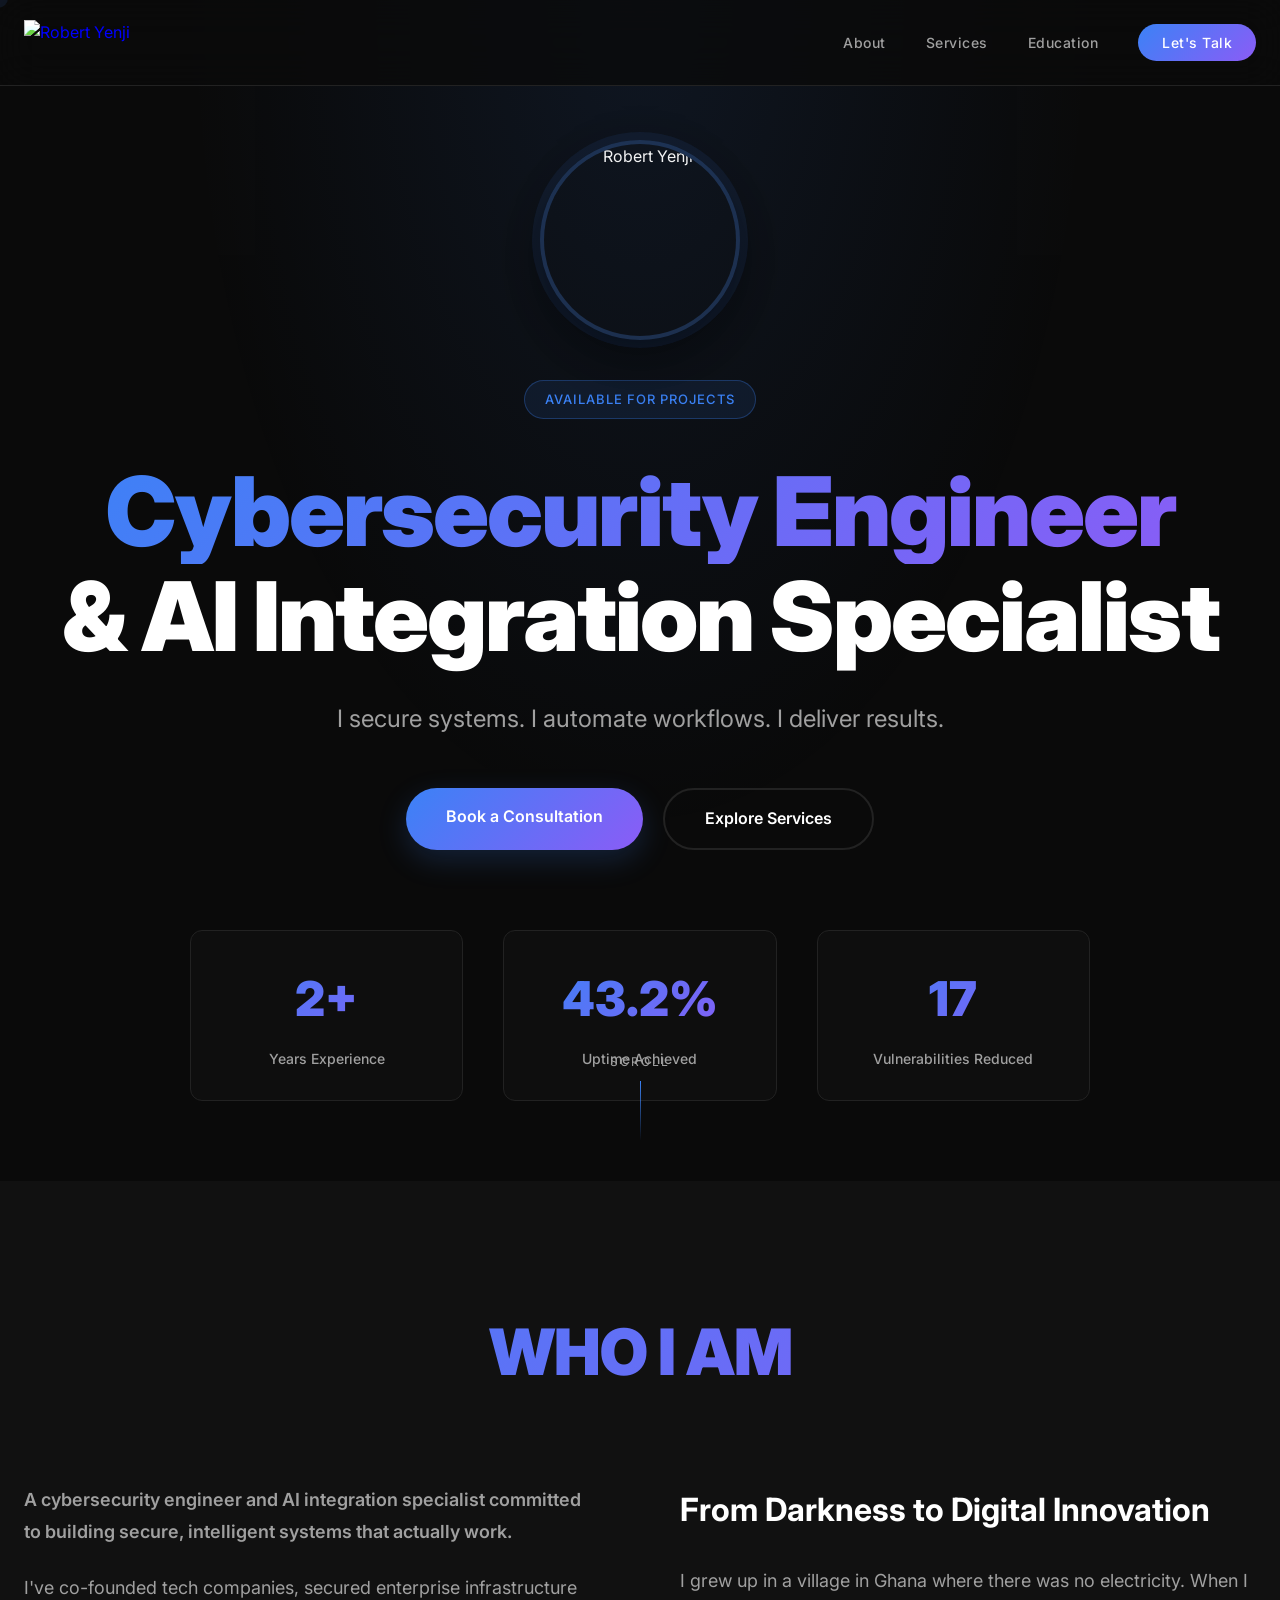
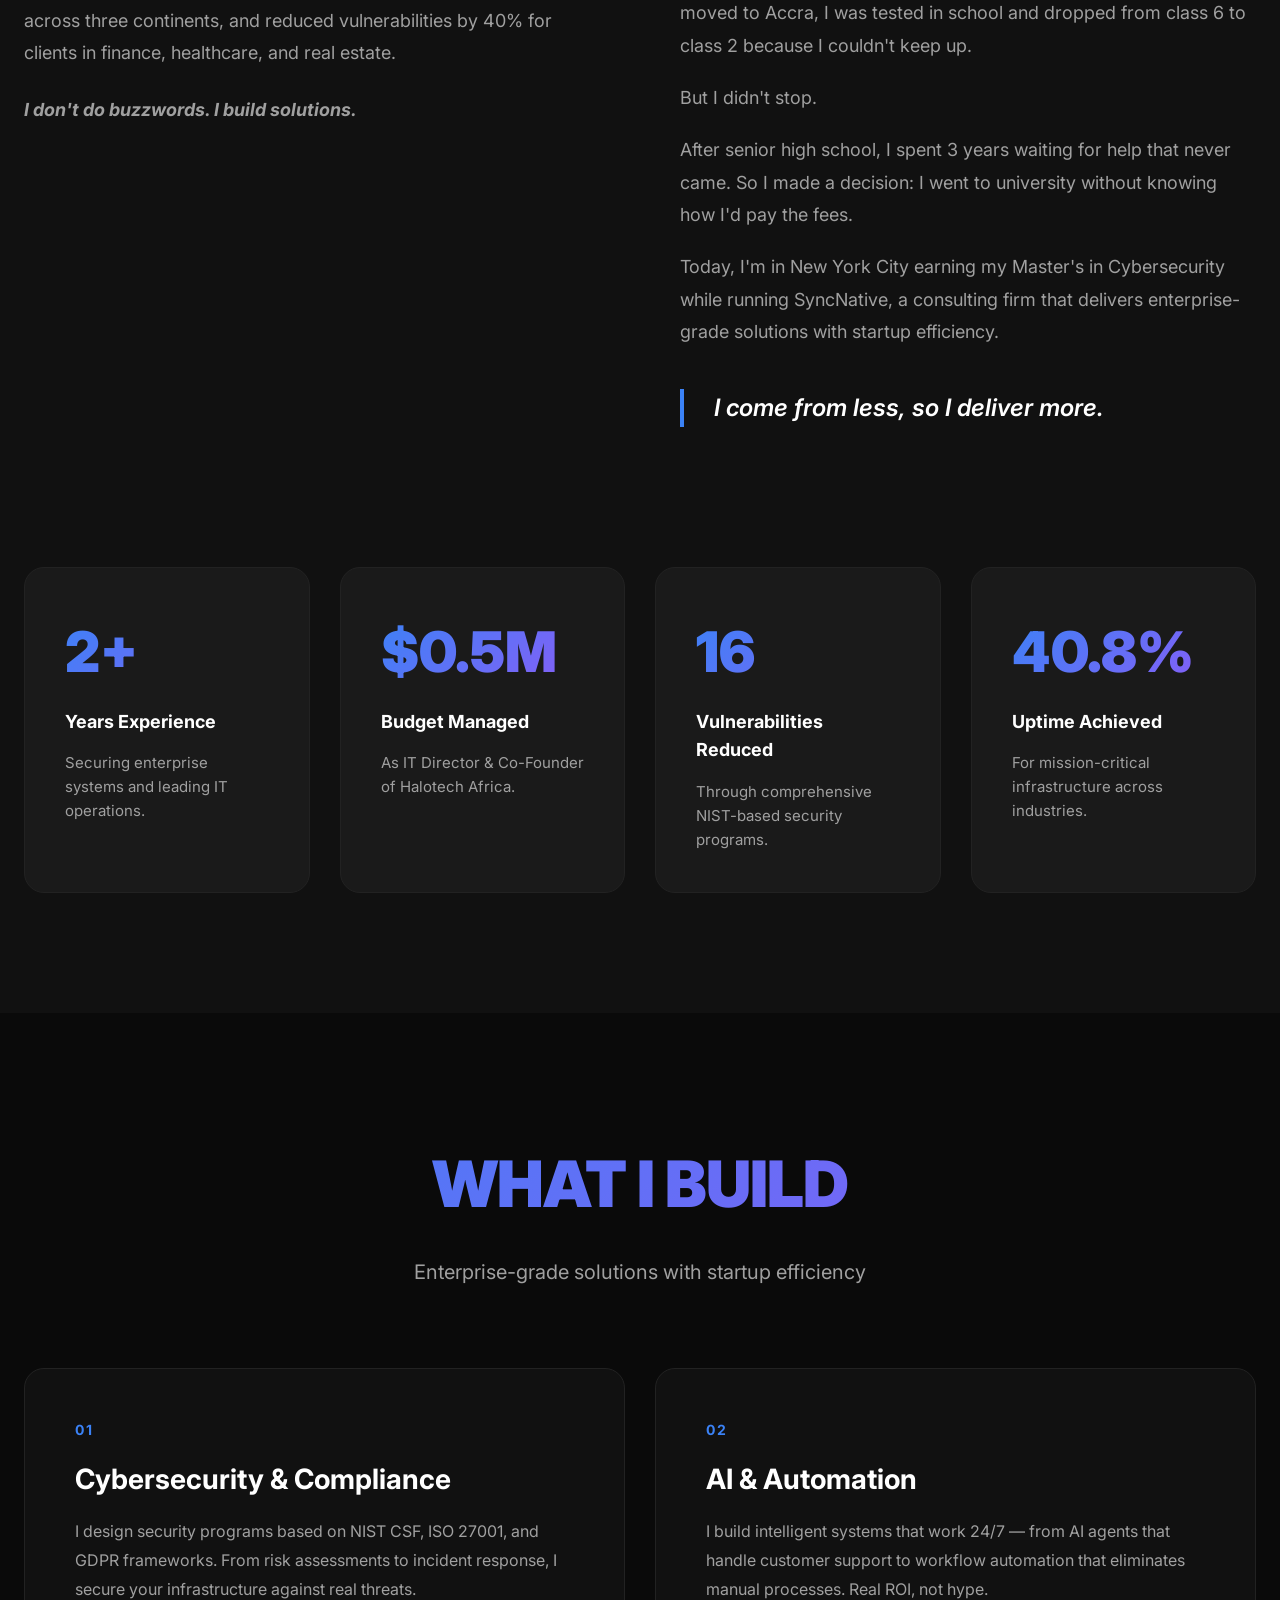
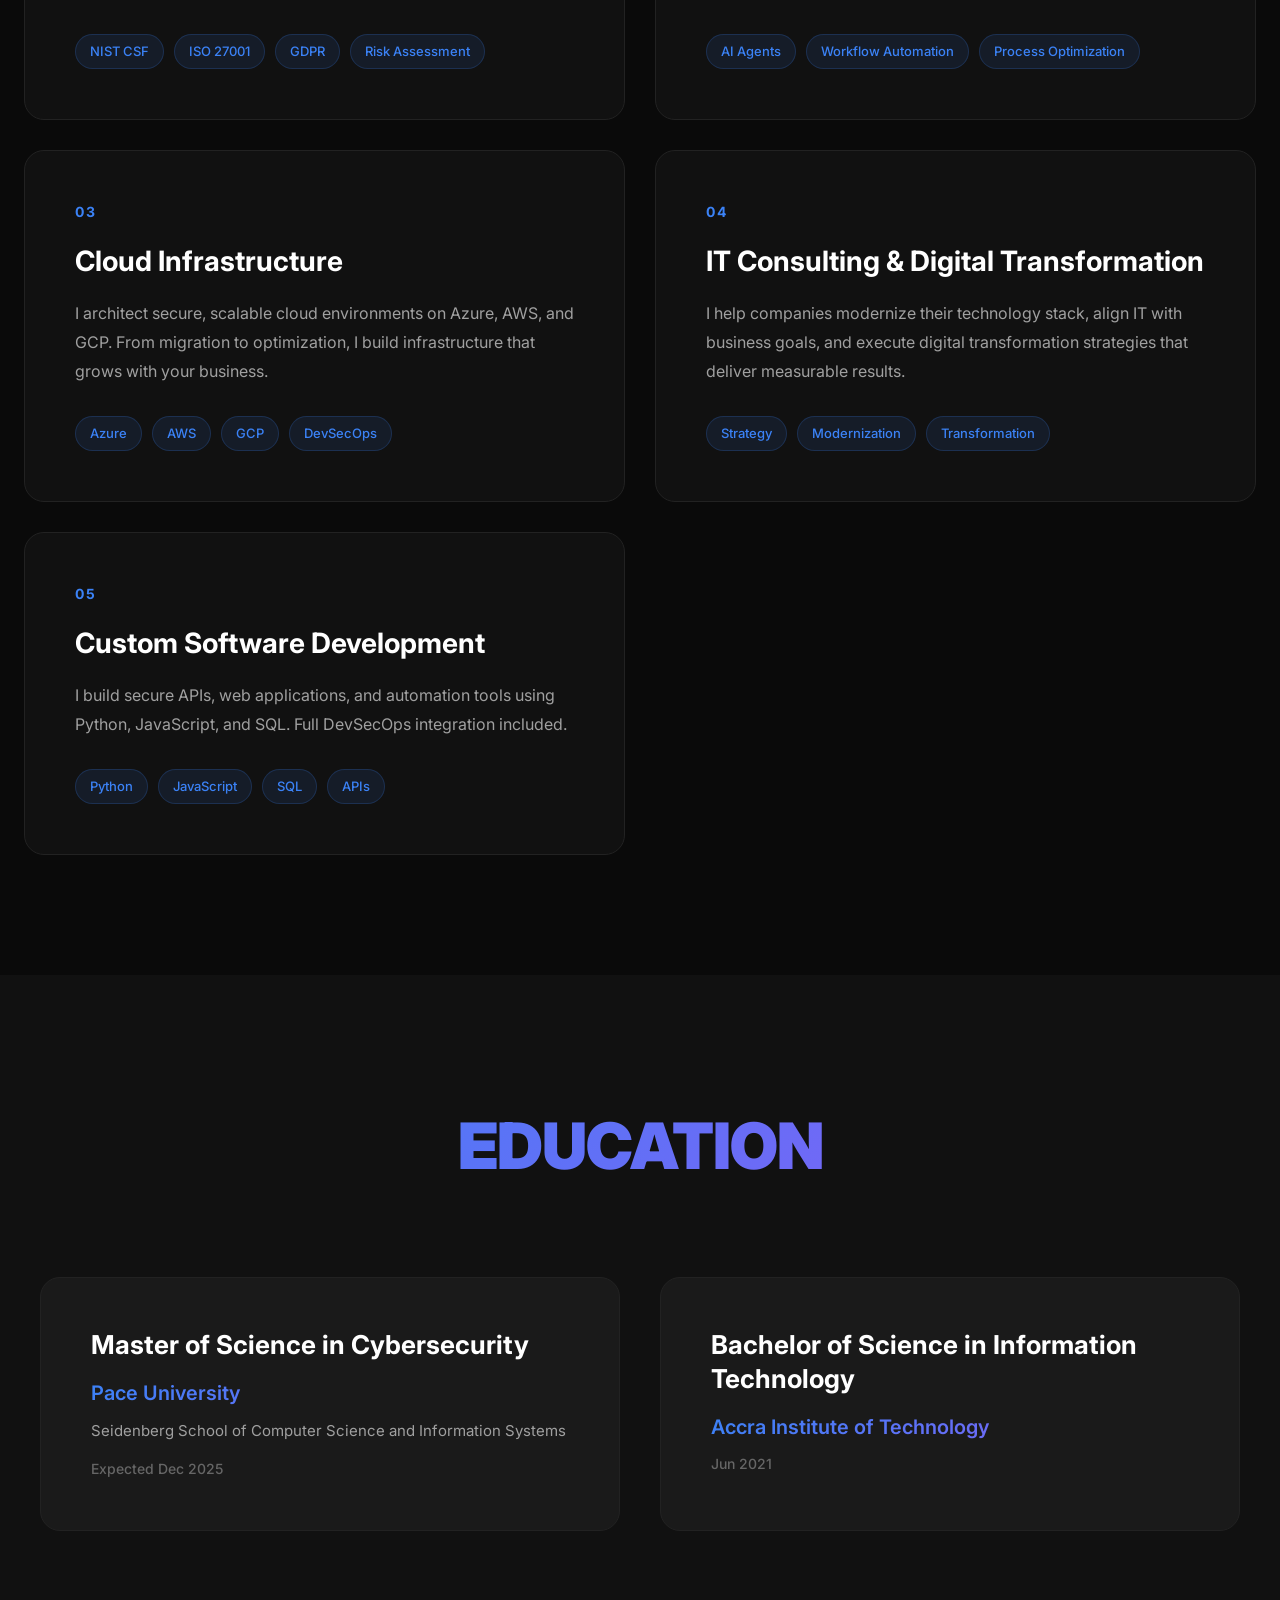
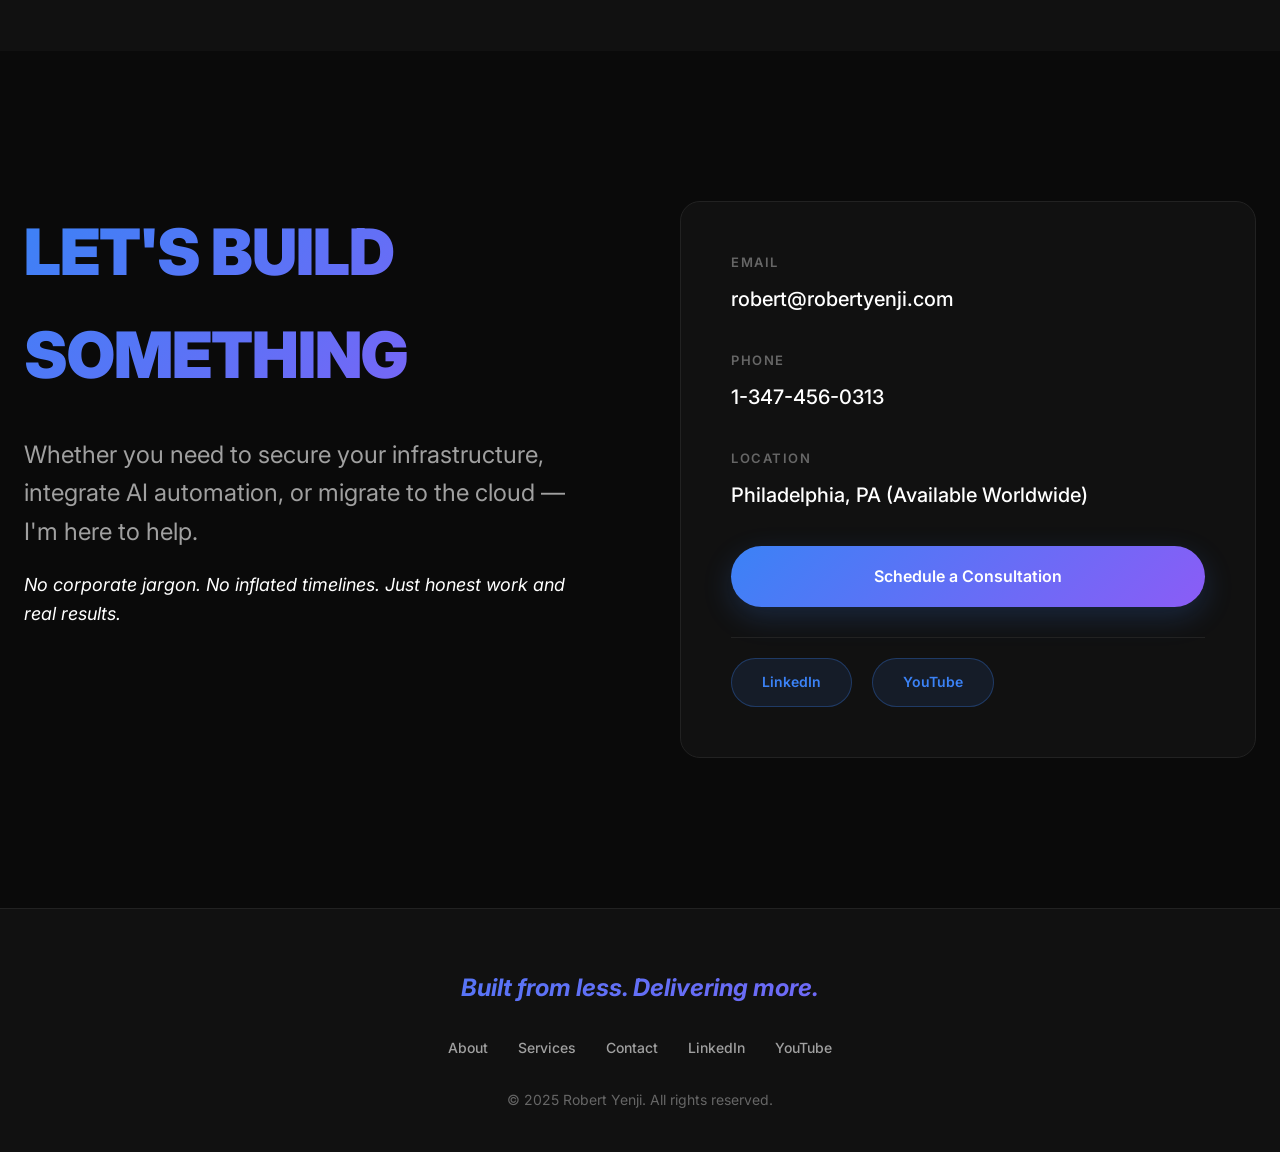
==== index.html @ 97b4d805 "Add logo, profile photo, and booking integration with dark theme styling - Replace text logo with cu" ====
<!DOCTYPE html>
<html lang="en">
<head>
    <meta charset="UTF-8">
    <meta name="viewport" content="width=device-width, initial-scale=1.0">
    <meta name="description" content="Robert Yenji - Cybersecurity Engineer & AI Integration Specialist. Building secure, intelligent systems that deliver real results.">
    <title>Robert Yenji | Cybersecurity Engineer & AI Integration Specialist</title>
    <link rel="stylesheet" href="styles.css">
    <link rel="preconnect" href="https://fonts.googleapis.com">
    <link rel="preconnect" href="https://fonts.gstatic.com" crossorigin>
    <link href="https://fonts.googleapis.com/css2?family=Inter:wght@300;400;500;600;700;800;900&display=swap" rel="stylesheet">
</head>
<body>
    <!-- Navigation -->
    <nav class="navbar">
        <div class="nav-container">
            <a href="#home" class="logo">
                <img src="assets/images/logo.png" alt="Robert Yenji" class="logo-img">
            </a>
            <ul class="nav-menu">
                <li><a href="#about" class="nav-link">About</a></li>
                <li><a href="#services" class="nav-link">Services</a></li>
                <li><a href="#education" class="nav-link">Education</a></li>
                <li><a href="#contact" class="nav-link contact-btn">Let's Talk</a></li>
            </ul>
            <div class="hamburger">
                <span></span>
                <span></span>
                <span></span>
            </div>
        </div>
    </nav>

    <!-- Hero Section -->
    <section id="home" class="hero">
        <div class="container">
            <div class="hero-content">
                <div class="profile-photo-container">
                    <img src="assets/images/profile.jpg" alt="Robert Yenji" class="profile-photo">
                </div>
                <div class="hero-tag">Available for Projects</div>
                <h1 class="hero-title">
                    <span class="gradient-text">Cybersecurity Engineer</span>
                    <span class="hero-subtitle">& AI Integration Specialist</span>
                </h1>
                <p class="hero-description">
                    I secure systems. I automate workflows. I deliver results.
                </p>
                <div class="hero-cta">
                    <a href="https://outlook.office.com/book/consulting@syncnative.com/?ismsaljsauthenabled=true" target="_blank" class="btn btn-primary">Book a Consultation</a>
                    <a href="#services" class="btn btn-secondary">Explore Services</a>
                </div>
                <div class="hero-stats">
                    <div class="stat-item">
                        <div class="stat-number">6+</div>
                        <div class="stat-label">Years Experience</div>
                    </div>
                    <div class="stat-item">
                        <div class="stat-number">99.9%</div>
                        <div class="stat-label">Uptime Achieved</div>
                    </div>
                    <div class="stat-item">
                        <div class="stat-number">40%</div>
                        <div class="stat-label">Vulnerabilities Reduced</div>
                    </div>
                </div>
            </div>
        </div>
        <div class="scroll-indicator">
            <span>Scroll</span>
            <div class="scroll-line"></div>
        </div>
    </section>

    <!-- About Section -->
    <section id="about" class="about-section">
        <div class="container">
            <div class="section-header">
                <h2 class="section-title">WHO I AM</h2>
            </div>
            <div class="about-content">
                <div class="about-text">
                    <p class="large-text">
                        A cybersecurity engineer and AI integration specialist committed to building secure, intelligent systems that actually work.
                    </p>
                    <p>
                        I've co-founded tech companies, secured enterprise infrastructure across three continents, and reduced vulnerabilities by 40% for clients in finance, healthcare, and real estate.
                    </p>
                    <p class="highlight-text">
                        I don't do buzzwords. I build solutions.
                    </p>
                </div>
                <div class="about-journey">
                    <h3>From Darkness to Digital Innovation</h3>
                    <p>
                        I grew up in a village in Ghana where there was no electricity. When I moved to Accra, I was tested in school and dropped from class 6 to class 2 because I couldn't keep up.
                    </p>
                    <p>
                        But I didn't stop.
                    </p>
                    <p>
                        After senior high school, I spent 3 years waiting for help that never came. So I made a decision: I went to university without knowing how I'd pay the fees.
                    </p>
                    <p>
                        Today, I'm in New York City earning my Master's in Cybersecurity while running SyncNative, a consulting firm that delivers enterprise-grade solutions with startup efficiency.
                    </p>
                    <blockquote class="quote">
                        I come from less, so I deliver more.
                    </blockquote>
                </div>
            </div>

            <!-- Numbers Section -->
            <div class="numbers-grid">
                <div class="number-card">
                    <div class="number-value">6+</div>
                    <div class="number-label">Years Experience</div>
                    <p class="number-desc">Securing enterprise systems and leading IT operations.</p>
                </div>
                <div class="number-card">
                    <div class="number-value">$1.2M</div>
                    <div class="number-label">Budget Managed</div>
                    <p class="number-desc">As IT Director & Co-Founder of Halotech Africa.</p>
                </div>
                <div class="number-card">
                    <div class="number-value">40%</div>
                    <div class="number-label">Vulnerabilities Reduced</div>
                    <p class="number-desc">Through comprehensive NIST-based security programs.</p>
                </div>
                <div class="number-card">
                    <div class="number-value">99.9%</div>
                    <div class="number-label">Uptime Achieved</div>
                    <p class="number-desc">For mission-critical infrastructure across industries.</p>
                </div>
            </div>
        </div>
    </section>

    <!-- Services Section -->
    <section id="services" class="services-section">
        <div class="container">
            <div class="section-header">
                <h2 class="section-title">WHAT I BUILD</h2>
                <p class="section-subtitle">Enterprise-grade solutions with startup efficiency</p>
            </div>
            <div class="services-grid">
                <div class="service-card">
                    <div class="service-number">01</div>
                    <h3 class="service-title">Cybersecurity & Compliance</h3>
                    <p class="service-description">
                        I design security programs based on NIST CSF, ISO 27001, and GDPR frameworks. From risk assessments to incident response, I secure your infrastructure against real threats.
                    </p>
                    <div class="service-tags">
                        <span class="tag">NIST CSF</span>
                        <span class="tag">ISO 27001</span>
                        <span class="tag">GDPR</span>
                        <span class="tag">Risk Assessment</span>
                    </div>
                </div>

                <div class="service-card">
                    <div class="service-number">02</div>
                    <h3 class="service-title">AI & Automation</h3>
                    <p class="service-description">
                        I build intelligent systems that work 24/7 — from AI agents that handle customer support to workflow automation that eliminates manual processes. Real ROI, not hype.
                    </p>
                    <div class="service-tags">
                        <span class="tag">AI Agents</span>
                        <span class="tag">Workflow Automation</span>
                        <span class="tag">Process Optimization</span>
                    </div>
                </div>

                <div class="service-card">
                    <div class="service-number">03</div>
                    <h3 class="service-title">Cloud Infrastructure</h3>
                    <p class="service-description">
                        I architect secure, scalable cloud environments on Azure, AWS, and GCP. From migration to optimization, I build infrastructure that grows with your business.
                    </p>
                    <div class="service-tags">
                        <span class="tag">Azure</span>
                        <span class="tag">AWS</span>
                        <span class="tag">GCP</span>
                        <span class="tag">DevSecOps</span>
                    </div>
                </div>

                <div class="service-card">
                    <div class="service-number">04</div>
                    <h3 class="service-title">IT Consulting & Digital Transformation</h3>
                    <p class="service-description">
                        I help companies modernize their technology stack, align IT with business goals, and execute digital transformation strategies that deliver measurable results.
                    </p>
                    <div class="service-tags">
                        <span class="tag">Strategy</span>
                        <span class="tag">Modernization</span>
                        <span class="tag">Transformation</span>
                    </div>
                </div>

                <div class="service-card">
                    <div class="service-number">05</div>
                    <h3 class="service-title">Custom Software Development</h3>
                    <p class="service-description">
                        I build secure APIs, web applications, and automation tools using Python, JavaScript, and SQL. Full DevSecOps integration included.
                    </p>
                    <div class="service-tags">
                        <span class="tag">Python</span>
                        <span class="tag">JavaScript</span>
                        <span class="tag">SQL</span>
                        <span class="tag">APIs</span>
                    </div>
                </div>
            </div>
        </div>
    </section>

    <!-- Education Section -->
    <section id="education" class="education-section">
        <div class="container">
            <div class="section-header">
                <h2 class="section-title">EDUCATION</h2>
            </div>
            <div class="education-grid">
                <div class="education-card">
                    <div class="education-degree">Master of Science in Cybersecurity</div>
                    <div class="education-school">Pace University</div>
                    <div class="education-details">Seidenberg School of Computer Science and Information Systems</div>
                    <div class="education-date">Expected Dec 2025</div>
                </div>
                <div class="education-card">
                    <div class="education-degree">Bachelor of Science in Information Technology</div>
                    <div class="education-school">Accra Institute of Technology</div>
                    <div class="education-date">Jun 2021</div>
                </div>
            </div>
        </div>
    </section>

    <!-- Contact Section -->
    <section id="contact" class="contact-section">
        <div class="container">
            <div class="contact-content">
                <div class="contact-text">
                    <h2 class="section-title">LET'S BUILD SOMETHING</h2>
                    <p class="contact-description">
                        Whether you need to secure your infrastructure, integrate AI automation, or migrate to the cloud — I'm here to help.
                    </p>
                    <p class="contact-tagline">
                        No corporate jargon. No inflated timelines. Just honest work and real results.
                    </p>
                </div>
                <div class="contact-info">
                    <div class="contact-item">
                        <div class="contact-label">Email</div>
                        <a href="mailto:robert@robertyenji.com" class="contact-value">robert@robertyenji.com</a>
                    </div>
                    <div class="contact-item">
                        <div class="contact-label">Phone</div>
                        <a href="tel:+13474560313" class="contact-value">1-347-456-0313</a>
                    </div>
                    <div class="contact-item">
                        <div class="contact-label">Location</div>
                        <div class="contact-value">Philadelphia, PA (Available Worldwide)</div>
                    </div>
                    <div class="contact-cta">
                        <a href="https://outlook.office.com/book/consulting@syncnative.com/?ismsaljsauthenabled=true" target="_blank" class="btn btn-primary booking-btn">Schedule a Consultation</a>
                    </div>
                    <div class="contact-links">
                        <a href="https://linkedin.com/in/robertyenji" target="_blank" class="social-link">LinkedIn</a>
                        <a href="https://youtube.com/@robertyenji" target="_blank" class="social-link">YouTube</a>
                    </div>
                </div>
            </div>
        </div>
    </section>

    <!-- Footer -->
    <footer class="footer">
        <div class="container">
            <div class="footer-content">
                <div class="footer-tagline">Built from less. Delivering more.</div>
                <div class="footer-links">
                    <a href="#about">About</a>
                    <a href="#services">Services</a>
                    <a href="#contact">Contact</a>
                    <a href="https://linkedin.com/in/robertyenji" target="_blank">LinkedIn</a>
                    <a href="https://youtube.com/@robertyenji" target="_blank">YouTube</a>
                </div>
                <div class="footer-copyright">
                    © 2025 Robert Yenji. All rights reserved.
                </div>
            </div>
        </div>
    </footer>

    <script src="script.js"></script>
</body>
</html>
---- styles.css ----
/* ===================================
   CSS RESET & BASE STYLES
   =================================== */

* {
    margin: 0;
    padding: 0;
    box-sizing: border-box;
}

:root {
    /* Colors */
    --bg-primary: #0a0a0a;
    --bg-secondary: #111111;
    --bg-tertiary: #1a1a1a;
    --text-primary: #ffffff;
    --text-secondary: #a0a0a0;
    --text-tertiary: #666666;
    --accent-primary: #3b82f6;
    --accent-secondary: #8b5cf6;
    --accent-gradient: linear-gradient(135deg, #3b82f6 0%, #8b5cf6 100%);
    --border-color: #222222;

    /* Typography */
    --font-primary: 'Inter', -apple-system, BlinkMacSystemFont, 'Segoe UI', sans-serif;

    /* Spacing */
    --section-padding: 120px 0;
    --container-padding: 0 24px;

    /* Border Radius */
    --radius-sm: 8px;
    --radius-md: 12px;
    --radius-lg: 20px;

    /* Transitions */
    --transition-fast: 0.2s ease;
    --transition-normal: 0.3s ease;
    --transition-slow: 0.5s ease;
}

html {
    scroll-behavior: smooth;
    overflow-x: hidden;
}

body {
    font-family: var(--font-primary);
    background-color: var(--bg-primary);
    color: var(--text-primary);
    line-height: 1.6;
    overflow-x: hidden;
    -webkit-font-smoothing: antialiased;
    -moz-osx-font-smoothing: grayscale;
}

.container {
    max-width: 1400px;
    margin: 0 auto;
    padding: var(--container-padding);
}

/* ===================================
   NAVIGATION
   =================================== */

.navbar {
    position: fixed;
    top: 0;
    left: 0;
    right: 0;
    z-index: 1000;
    background: rgba(10, 10, 10, 0.8);
    backdrop-filter: blur(20px);
    -webkit-backdrop-filter: blur(20px);
    border-bottom: 1px solid var(--border-color);
    transition: var(--transition-normal);
}

.navbar.scrolled {
    background: rgba(10, 10, 10, 0.95);
}

.nav-container {
    max-width: 1400px;
    margin: 0 auto;
    padding: 20px 24px;
    display: flex;
    justify-content: space-between;
    align-items: center;
}

.logo {
    display: flex;
    align-items: center;
    text-decoration: none;
    transition: var(--transition-fast);
}

.logo-img {
    height: 45px;
    width: auto;
    transition: var(--transition-normal);
    filter: brightness(1.2);
}

.logo-img:hover {
    filter: brightness(1.4) drop-shadow(0 0 10px rgba(255, 193, 7, 0.5));
    transform: scale(1.05);
}

.nav-menu {
    display: flex;
    gap: 40px;
    list-style: none;
    align-items: center;
}

.nav-link {
    color: var(--text-secondary);
    text-decoration: none;
    font-size: 14px;
    font-weight: 500;
    transition: var(--transition-fast);
    letter-spacing: 0.5px;
}

.nav-link:hover {
    color: var(--text-primary);
}

.nav-link.contact-btn {
    background: var(--accent-gradient);
    color: var(--text-primary);
    padding: 10px 24px;
    border-radius: 50px;
    transition: var(--transition-normal);
}

.nav-link.contact-btn:hover {
    transform: translateY(-2px);
    box-shadow: 0 10px 30px rgba(59, 130, 246, 0.3);
}

.hamburger {
    display: none;
    flex-direction: column;
    gap: 6px;
    cursor: pointer;
}

.hamburger span {
    width: 25px;
    height: 2px;
    background: var(--text-primary);
    transition: var(--transition-fast);
}

/* ===================================
   HERO SECTION
   =================================== */

.hero {
    min-height: 100vh;
    display: flex;
    align-items: center;
    justify-content: center;
    position: relative;
    padding: 140px 0 80px;
    background: radial-gradient(ellipse at top, rgba(59, 130, 246, 0.1) 0%, transparent 50%);
}

.hero-content {
    text-align: center;
    animation: fadeInUp 1s ease;
}

/* Profile Photo Styling */
.profile-photo-container {
    display: flex;
    justify-content: center;
    margin-bottom: 40px;
    animation: fadeIn 1s ease;
}

.profile-photo {
    width: 200px;
    height: 200px;
    border-radius: 50%;
    object-fit: cover;
    border: 4px solid rgba(59, 130, 246, 0.3);
    box-shadow:
        0 0 0 8px rgba(59, 130, 246, 0.1),
        0 20px 60px rgba(0, 0, 0, 0.5);

    /* Dark theme blend - grayscale with blue tint */
    filter: grayscale(30%) contrast(1.1) brightness(0.95);
    mix-blend-mode: luminosity;

    transition: all var(--transition-normal);
    position: relative;
}

.profile-photo:hover {
    transform: scale(1.05);
    border-color: rgba(59, 130, 246, 0.6);
    box-shadow:
        0 0 0 8px rgba(59, 130, 246, 0.2),
        0 25px 80px rgba(59, 130, 246, 0.3);
    filter: grayscale(0%) contrast(1.1) brightness(1);
    mix-blend-mode: normal;
}

.hero-tag {
    display: inline-block;
    background: rgba(59, 130, 246, 0.1);
    border: 1px solid rgba(59, 130, 246, 0.3);
    color: var(--accent-primary);
    padding: 8px 20px;
    border-radius: 50px;
    font-size: 13px;
    font-weight: 500;
    letter-spacing: 1px;
    text-transform: uppercase;
    margin-bottom: 40px;
    animation: fadeIn 1s ease 0.2s backwards;
}

.hero-title {
    font-size: clamp(48px, 8vw, 96px);
    font-weight: 900;
    line-height: 1.1;
    margin-bottom: 30px;
    letter-spacing: -2px;
}

.gradient-text {
    display: block;
    background: var(--accent-gradient);
    -webkit-background-clip: text;
    -webkit-text-fill-color: transparent;
    background-clip: text;
    animation: fadeIn 1s ease 0.4s backwards;
}

.hero-subtitle {
    display: block;
    color: var(--text-primary);
    animation: fadeIn 1s ease 0.6s backwards;
}

.hero-description {
    font-size: clamp(18px, 2vw, 24px);
    color: var(--text-secondary);
    max-width: 700px;
    margin: 0 auto 50px;
    animation: fadeIn 1s ease 0.8s backwards;
}

.hero-cta {
    display: flex;
    gap: 20px;
    justify-content: center;
    flex-wrap: wrap;
    margin-bottom: 80px;
    animation: fadeIn 1s ease 1s backwards;
}

.btn {
    padding: 16px 40px;
    border-radius: 50px;
    font-size: 16px;
    font-weight: 600;
    text-decoration: none;
    transition: var(--transition-normal);
    cursor: pointer;
    border: none;
    display: inline-block;
}

.btn-primary {
    background: var(--accent-gradient);
    color: var(--text-primary);
    box-shadow: 0 10px 30px rgba(59, 130, 246, 0.2);
}

.btn-primary:hover {
    transform: translateY(-3px);
    box-shadow: 0 15px 40px rgba(59, 130, 246, 0.4);
}

.btn-secondary {
    background: transparent;
    color: var(--text-primary);
    border: 2px solid var(--border-color);
}

.btn-secondary:hover {
    border-color: var(--accent-primary);
    background: rgba(59, 130, 246, 0.1);
}

.hero-stats {
    display: grid;
    grid-template-columns: repeat(auto-fit, minmax(200px, 1fr));
    gap: 40px;
    max-width: 900px;
    margin: 0 auto;
    animation: fadeIn 1s ease 1.2s backwards;
}

.stat-item {
    text-align: center;
    padding: 30px;
    background: rgba(255, 255, 255, 0.02);
    border: 1px solid var(--border-color);
    border-radius: var(--radius-md);
    transition: var(--transition-normal);
}

.stat-item:hover {
    background: rgba(255, 255, 255, 0.05);
    border-color: rgba(59, 130, 246, 0.3);
    transform: translateY(-5px);
}

.stat-number {
    font-size: 48px;
    font-weight: 900;
    background: var(--accent-gradient);
    -webkit-background-clip: text;
    -webkit-text-fill-color: transparent;
    background-clip: text;
    margin-bottom: 10px;
}

.stat-label {
    font-size: 14px;
    color: var(--text-secondary);
    font-weight: 500;
}

.scroll-indicator {
    position: absolute;
    bottom: 40px;
    left: 50%;
    transform: translateX(-50%);
    display: flex;
    flex-direction: column;
    align-items: center;
    gap: 10px;
    animation: fadeIn 1s ease 1.5s backwards;
}

.scroll-indicator span {
    font-size: 12px;
    color: var(--text-secondary);
    text-transform: uppercase;
    letter-spacing: 2px;
}

.scroll-line {
    width: 1px;
    height: 60px;
    background: linear-gradient(to bottom, var(--accent-primary), transparent);
    animation: scrollAnimation 2s ease-in-out infinite;
}

/* ===================================
   SECTION COMMON STYLES
   =================================== */

section {
    padding: var(--section-padding);
}

.section-header {
    text-align: center;
    margin-bottom: 80px;
}

.section-title {
    font-size: clamp(36px, 5vw, 64px);
    font-weight: 900;
    letter-spacing: -1px;
    margin-bottom: 20px;
    background: var(--accent-gradient);
    -webkit-background-clip: text;
    -webkit-text-fill-color: transparent;
    background-clip: text;
}

.section-subtitle {
    font-size: 20px;
    color: var(--text-secondary);
}

/* ===================================
   ABOUT SECTION
   =================================== */

.about-section {
    background: var(--bg-secondary);
}

.about-content {
    display: grid;
    grid-template-columns: repeat(auto-fit, minmax(400px, 1fr));
    gap: 80px;
    margin-bottom: 100px;
}

.about-text {
    display: flex;
    flex-direction: column;
    gap: 24px;
}

.large-text {
    font-size: 28px;
    font-weight: 600;
    line-height: 1.4;
    color: var(--text-primary);
}

.about-text p {
    font-size: 18px;
    color: var(--text-secondary);
    line-height: 1.8;
}

.highlight-text {
    font-size: 24px;
    font-weight: 700;
    color: var(--text-primary);
    font-style: italic;
}

.about-journey h3 {
    font-size: 32px;
    margin-bottom: 30px;
    color: var(--text-primary);
}

.about-journey p {
    font-size: 18px;
    color: var(--text-secondary);
    line-height: 1.8;
    margin-bottom: 20px;
}

.quote {
    border-left: 4px solid var(--accent-primary);
    padding-left: 30px;
    margin: 40px 0;
    font-size: 24px;
    font-weight: 600;
    font-style: italic;
    color: var(--text-primary);
}

.numbers-grid {
    display: grid;
    grid-template-columns: repeat(auto-fit, minmax(280px, 1fr));
    gap: 30px;
}

.number-card {
    background: var(--bg-tertiary);
    border: 1px solid var(--border-color);
    border-radius: var(--radius-lg);
    padding: 40px;
    transition: var(--transition-normal);
}

.number-card:hover {
    background: rgba(59, 130, 246, 0.05);
    border-color: rgba(59, 130, 246, 0.3);
    transform: translateY(-5px);
}

.number-value {
    font-size: 56px;
    font-weight: 900;
    background: var(--accent-gradient);
    -webkit-background-clip: text;
    -webkit-text-fill-color: transparent;
    background-clip: text;
    margin-bottom: 10px;
}

.number-label {
    font-size: 18px;
    font-weight: 700;
    color: var(--text-primary);
    margin-bottom: 15px;
}

.number-desc {
    font-size: 15px;
    color: var(--text-secondary);
    line-height: 1.6;
}

/* ===================================
   SERVICES SECTION
   =================================== */

.services-section {
    background: var(--bg-primary);
}

.services-grid {
    display: grid;
    grid-template-columns: repeat(auto-fit, minmax(400px, 1fr));
    gap: 30px;
}

.service-card {
    background: var(--bg-secondary);
    border: 1px solid var(--border-color);
    border-radius: var(--radius-lg);
    padding: 50px;
    transition: var(--transition-normal);
    position: relative;
    overflow: hidden;
}

.service-card::before {
    content: '';
    position: absolute;
    top: 0;
    left: 0;
    width: 100%;
    height: 4px;
    background: var(--accent-gradient);
    transform: scaleX(0);
    transform-origin: left;
    transition: var(--transition-normal);
}

.service-card:hover::before {
    transform: scaleX(1);
}

.service-card:hover {
    background: var(--bg-tertiary);
    border-color: rgba(59, 130, 246, 0.3);
    transform: translateY(-5px);
}

.service-number {
    font-size: 14px;
    font-weight: 700;
    color: var(--accent-primary);
    margin-bottom: 20px;
    letter-spacing: 2px;
}

.service-title {
    font-size: 28px;
    font-weight: 700;
    color: var(--text-primary);
    margin-bottom: 20px;
    line-height: 1.3;
}

.service-description {
    font-size: 16px;
    color: var(--text-secondary);
    line-height: 1.8;
    margin-bottom: 30px;
}

.service-tags {
    display: flex;
    flex-wrap: wrap;
    gap: 10px;
}

.tag {
    background: rgba(59, 130, 246, 0.1);
    border: 1px solid rgba(59, 130, 246, 0.2);
    color: var(--accent-primary);
    padding: 6px 14px;
    border-radius: 20px;
    font-size: 13px;
    font-weight: 500;
}

/* ===================================
   EDUCATION SECTION
   =================================== */

.education-section {
    background: var(--bg-secondary);
}

.education-grid {
    display: grid;
    grid-template-columns: repeat(auto-fit, minmax(450px, 1fr));
    gap: 40px;
    max-width: 1200px;
    margin: 0 auto;
}

.education-card {
    background: var(--bg-tertiary);
    border: 1px solid var(--border-color);
    border-radius: var(--radius-lg);
    padding: 50px;
    transition: var(--transition-normal);
    position: relative;
    overflow: hidden;
}

.education-card::before {
    content: '';
    position: absolute;
    top: 0;
    left: 0;
    width: 4px;
    height: 100%;
    background: var(--accent-gradient);
    transform: scaleY(0);
    transform-origin: top;
    transition: var(--transition-normal);
}

.education-card:hover::before {
    transform: scaleY(1);
}

.education-card:hover {
    background: rgba(59, 130, 246, 0.05);
    border-color: rgba(59, 130, 246, 0.3);
    transform: translateX(10px);
}

.education-degree {
    font-size: 26px;
    font-weight: 700;
    color: var(--text-primary);
    margin-bottom: 15px;
    line-height: 1.3;
}

.education-school {
    font-size: 20px;
    font-weight: 600;
    background: var(--accent-gradient);
    -webkit-background-clip: text;
    -webkit-text-fill-color: transparent;
    background-clip: text;
    margin-bottom: 10px;
}

.education-details {
    font-size: 15px;
    color: var(--text-secondary);
    margin-bottom: 15px;
}

.education-date {
    font-size: 14px;
    color: var(--text-tertiary);
    font-weight: 500;
}

/* ===================================
   CONTACT SECTION
   =================================== */

.contact-section {
    background: var(--bg-primary);
    padding: 150px 0;
}

.contact-content {
    display: grid;
    grid-template-columns: repeat(auto-fit, minmax(400px, 1fr));
    gap: 80px;
    align-items: start;
}

.contact-text .section-title {
    text-align: left;
    margin-bottom: 30px;
}

.contact-description {
    font-size: 24px;
    color: var(--text-secondary);
    line-height: 1.6;
    margin-bottom: 20px;
}

.contact-tagline {
    font-size: 18px;
    color: var(--text-primary);
    font-style: italic;
}

.contact-info {
    background: var(--bg-secondary);
    border: 1px solid var(--border-color);
    border-radius: var(--radius-lg);
    padding: 50px;
}

.contact-item {
    margin-bottom: 35px;
}

.contact-item:last-of-type {
    margin-bottom: 40px;
}

.contact-cta {
    margin-bottom: 30px;
}

.booking-btn {
    width: 100%;
    text-align: center;
    display: block;
    padding: 18px 40px;
    font-size: 16px;
}

.contact-label {
    font-size: 13px;
    text-transform: uppercase;
    letter-spacing: 1.5px;
    color: var(--text-tertiary);
    margin-bottom: 10px;
    font-weight: 600;
}

.contact-value {
    font-size: 20px;
    color: var(--text-primary);
    font-weight: 500;
    text-decoration: none;
    transition: var(--transition-fast);
}

a.contact-value:hover {
    color: var(--accent-primary);
}

.contact-links {
    display: flex;
    gap: 20px;
    padding-top: 20px;
    border-top: 1px solid var(--border-color);
}

.social-link {
    padding: 12px 30px;
    background: rgba(59, 130, 246, 0.1);
    border: 1px solid rgba(59, 130, 246, 0.3);
    border-radius: 50px;
    color: var(--accent-primary);
    text-decoration: none;
    font-size: 14px;
    font-weight: 600;
    transition: var(--transition-normal);
}

.social-link:hover {
    background: var(--accent-gradient);
    color: var(--text-primary);
    border-color: transparent;
    transform: translateY(-2px);
}

/* ===================================
   FOOTER
   =================================== */

.footer {
    background: var(--bg-secondary);
    border-top: 1px solid var(--border-color);
    padding: 60px 0 40px;
}

.footer-content {
    text-align: center;
}

.footer-tagline {
    font-size: 24px;
    font-weight: 700;
    font-style: italic;
    margin-bottom: 30px;
    background: var(--accent-gradient);
    -webkit-background-clip: text;
    -webkit-text-fill-color: transparent;
    background-clip: text;
}

.footer-links {
    display: flex;
    justify-content: center;
    gap: 30px;
    margin-bottom: 30px;
    flex-wrap: wrap;
}

.footer-links a {
    color: var(--text-secondary);
    text-decoration: none;
    font-size: 14px;
    font-weight: 500;
    transition: var(--transition-fast);
}

.footer-links a:hover {
    color: var(--text-primary);
}

.footer-copyright {
    font-size: 14px;
    color: var(--text-tertiary);
}

/* ===================================
   ANIMATIONS
   =================================== */

@keyframes fadeIn {
    from {
        opacity: 0;
    }
    to {
        opacity: 1;
    }
}

@keyframes fadeInUp {
    from {
        opacity: 0;
        transform: translateY(30px);
    }
    to {
        opacity: 1;
        transform: translateY(0);
    }
}

@keyframes scrollAnimation {
    0%, 100% {
        transform: translateY(0);
        opacity: 0;
    }
    50% {
        opacity: 1;
    }
    100% {
        transform: translateY(30px);
        opacity: 0;
    }
}

/* ===================================
   RESPONSIVE DESIGN
   =================================== */

@media (max-width: 1024px) {
    .services-grid {
        grid-template-columns: 1fr;
    }

    .education-grid {
        grid-template-columns: 1fr;
    }
}

@media (max-width: 768px) {
    :root {
        --section-padding: 80px 0;
        --container-padding: 0 20px;
    }

    .logo-img {
        height: 35px;
    }

    .profile-photo {
        width: 150px;
        height: 150px;
    }

    .nav-menu {
        position: fixed;
        left: -100%;
        top: 73px;
        flex-direction: column;
        background: rgba(10, 10, 10, 0.98);
        backdrop-filter: blur(20px);
        width: 100%;
        text-align: center;
        transition: var(--transition-normal);
        padding: 40px 0;
        border-bottom: 1px solid var(--border-color);
        gap: 30px;
    }

    .nav-menu.active {
        left: 0;
    }

    .hamburger {
        display: flex;
    }

    .hamburger.active span:nth-child(1) {
        transform: rotate(45deg) translate(8px, 8px);
    }

    .hamburger.active span:nth-child(2) {
        opacity: 0;
    }

    .hamburger.active span:nth-child(3) {
        transform: rotate(-45deg) translate(7px, -7px);
    }

    .hero {
        min-height: 90vh;
        padding: 120px 0 60px;
    }

    .hero-stats {
        grid-template-columns: 1fr;
        gap: 20px;
    }

    .about-content {
        grid-template-columns: 1fr;
        gap: 50px;
    }

    .services-grid {
        grid-template-columns: 1fr;
    }

    .service-card {
        padding: 35px;
    }

    .education-grid {
        grid-template-columns: 1fr;
    }

    .contact-content {
        grid-template-columns: 1fr;
        gap: 50px;
    }

    .contact-info {
        padding: 35px;
    }

    .footer-links {
        gap: 20px;
    }
}

@media (max-width: 500px) {
    .hero-cta {
        flex-direction: column;
        align-items: stretch;
    }

    .btn {
        width: 100%;
        text-align: center;
    }

    .about-content {
        grid-template-columns: 1fr;
    }

    .numbers-grid {
        grid-template-columns: 1fr;
    }

    .services-grid {
        grid-template-columns: 1fr;
    }

    .education-grid {
        grid-template-columns: 1fr;
    }

    .contact-content {
        grid-template-columns: 1fr;
    }

    .contact-links {
        flex-direction: column;
    }
}

/* ===================================
   UTILITY CLASSES
   =================================== */

.fade-in {
    animation: fadeInUp 0.6s ease;
}

.slide-in-left {
    animation: slideInLeft 0.6s ease;
}

@keyframes slideInLeft {
    from {
        opacity: 0;
        transform: translateX(-50px);
    }
    to {
        opacity: 1;
        transform: translateX(0);
    }
}
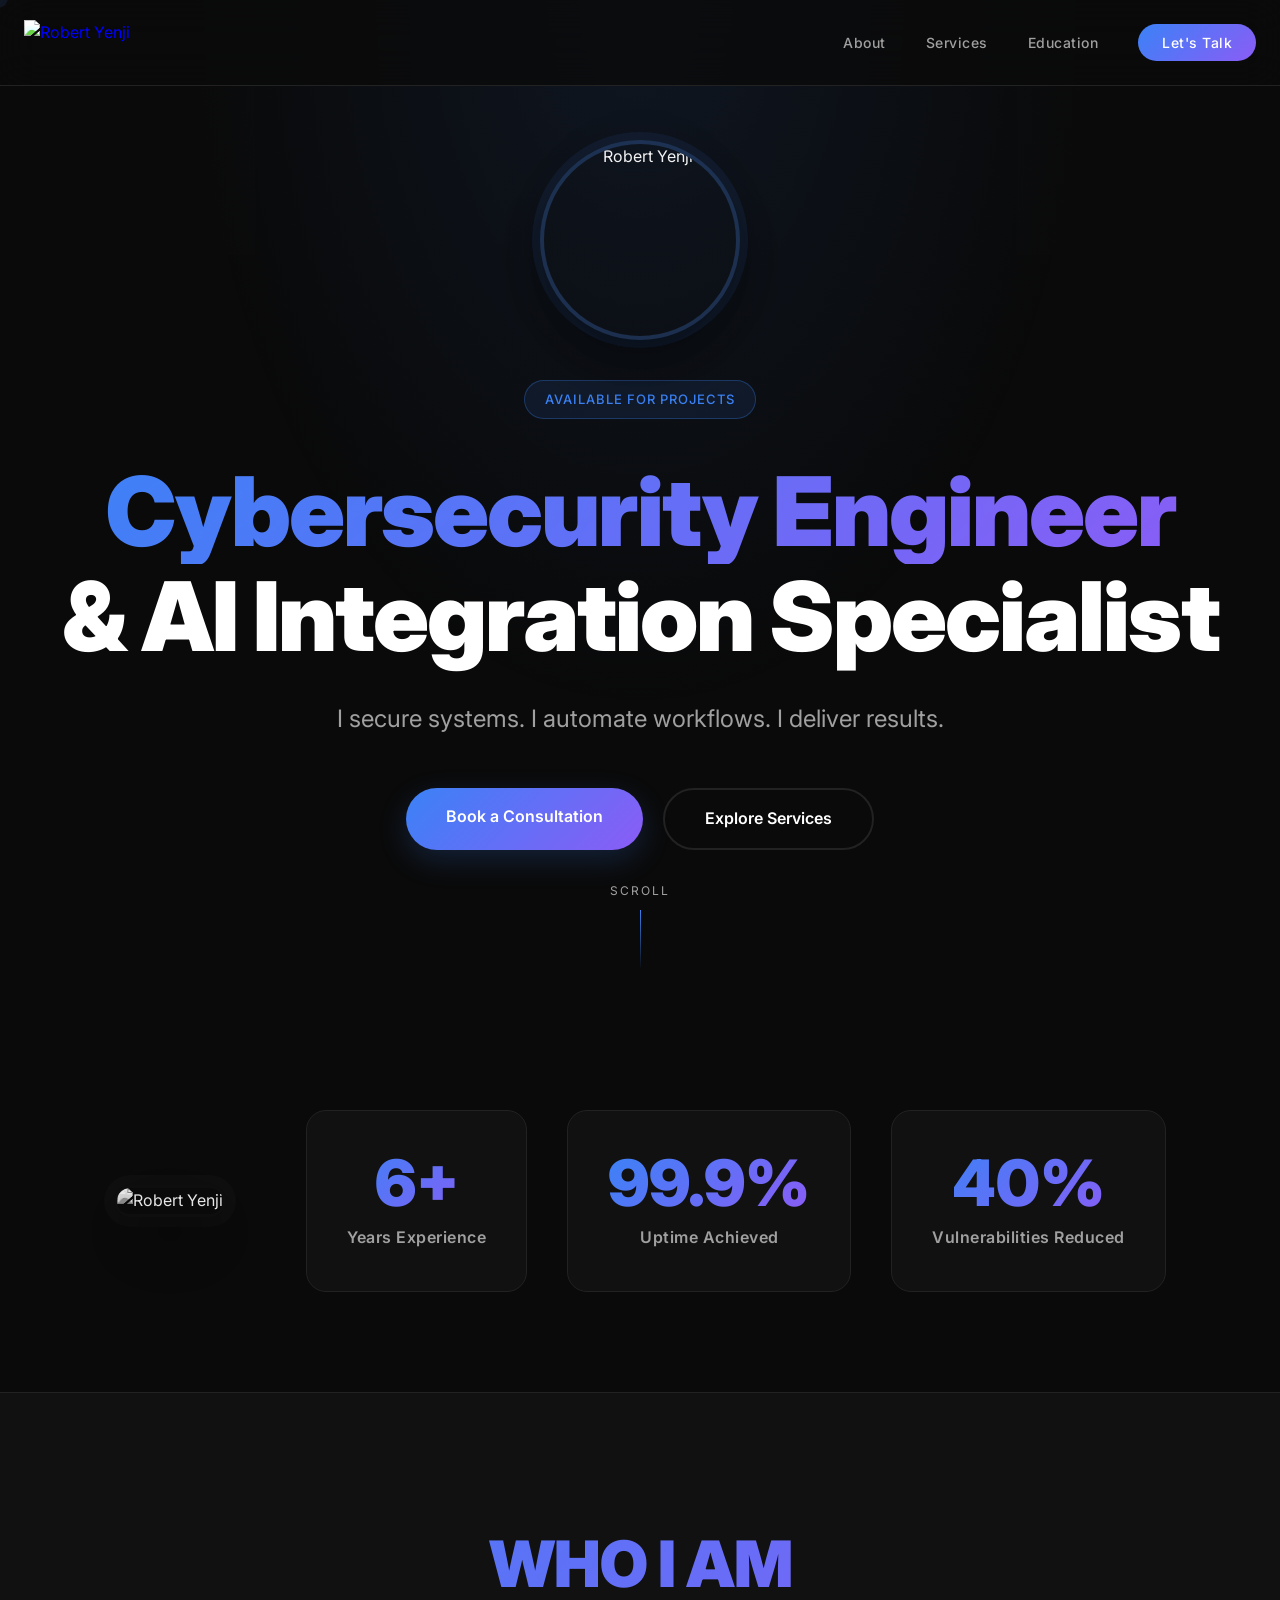
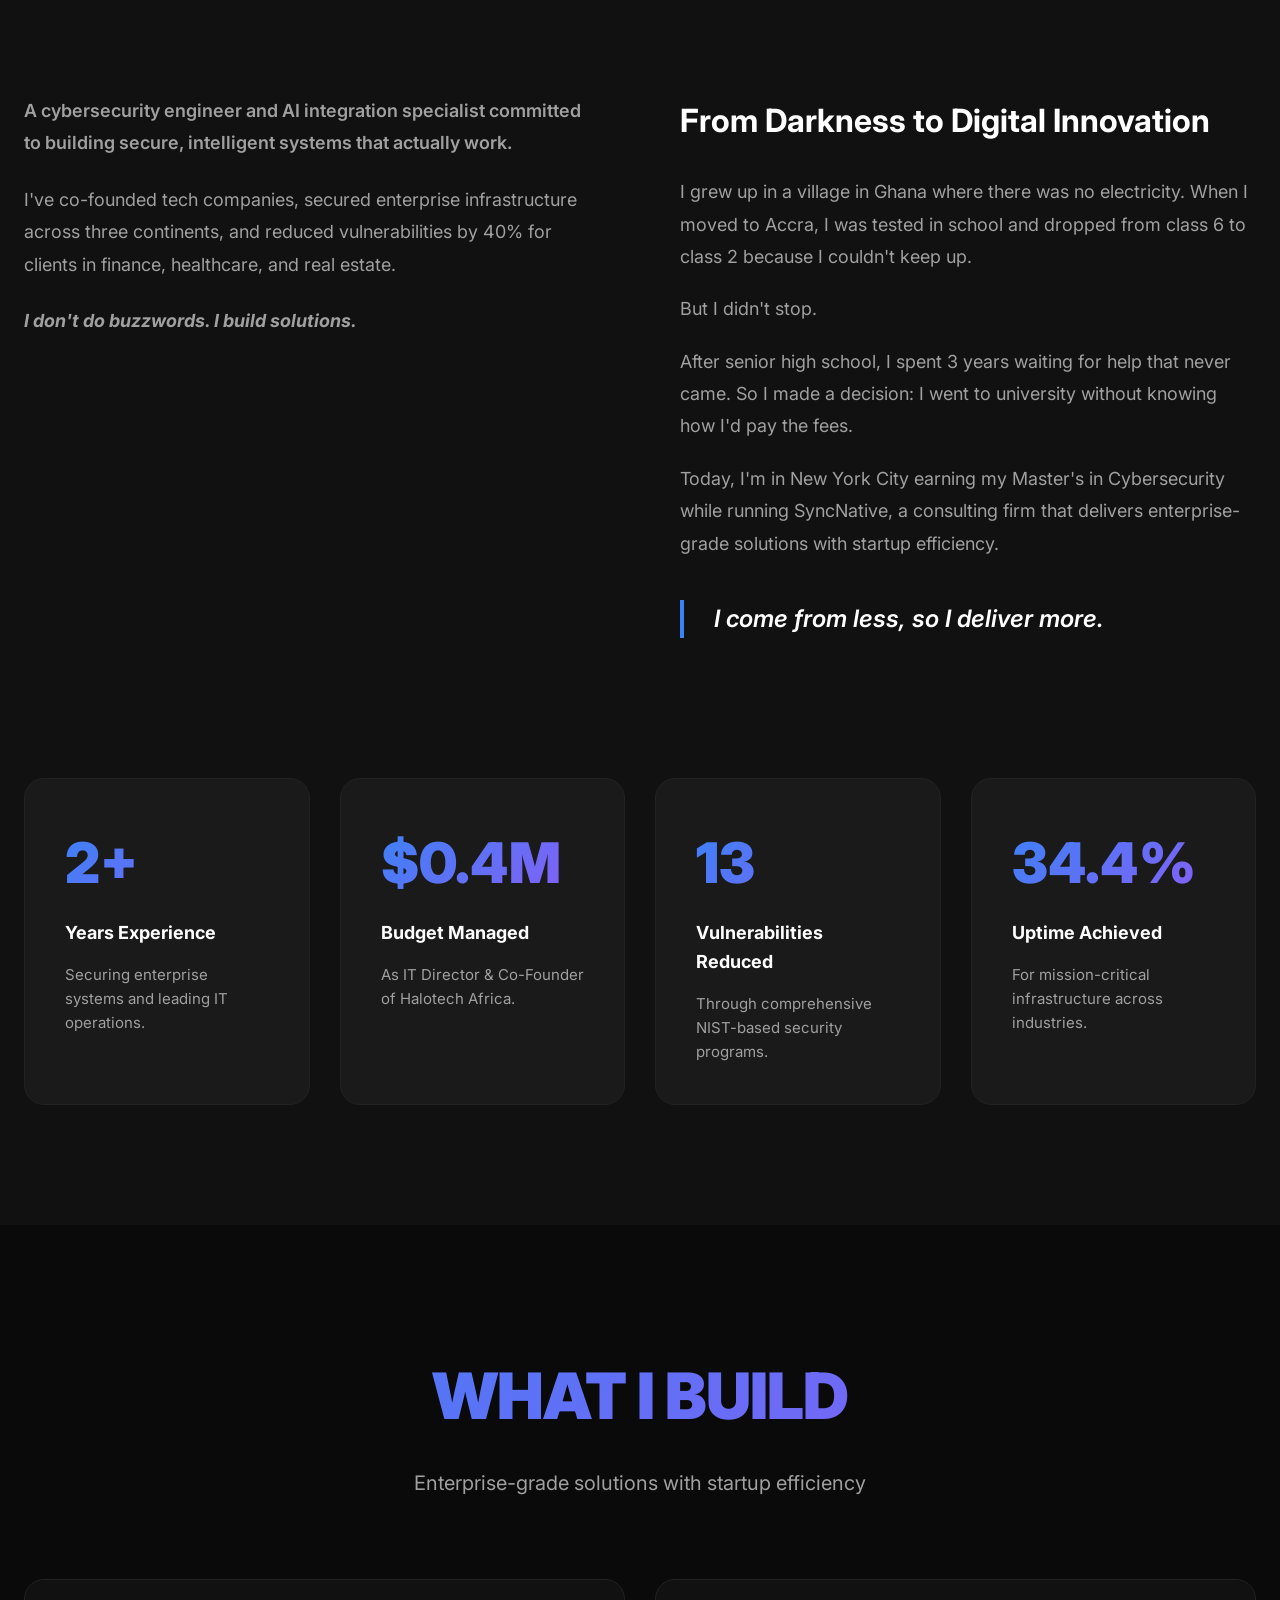
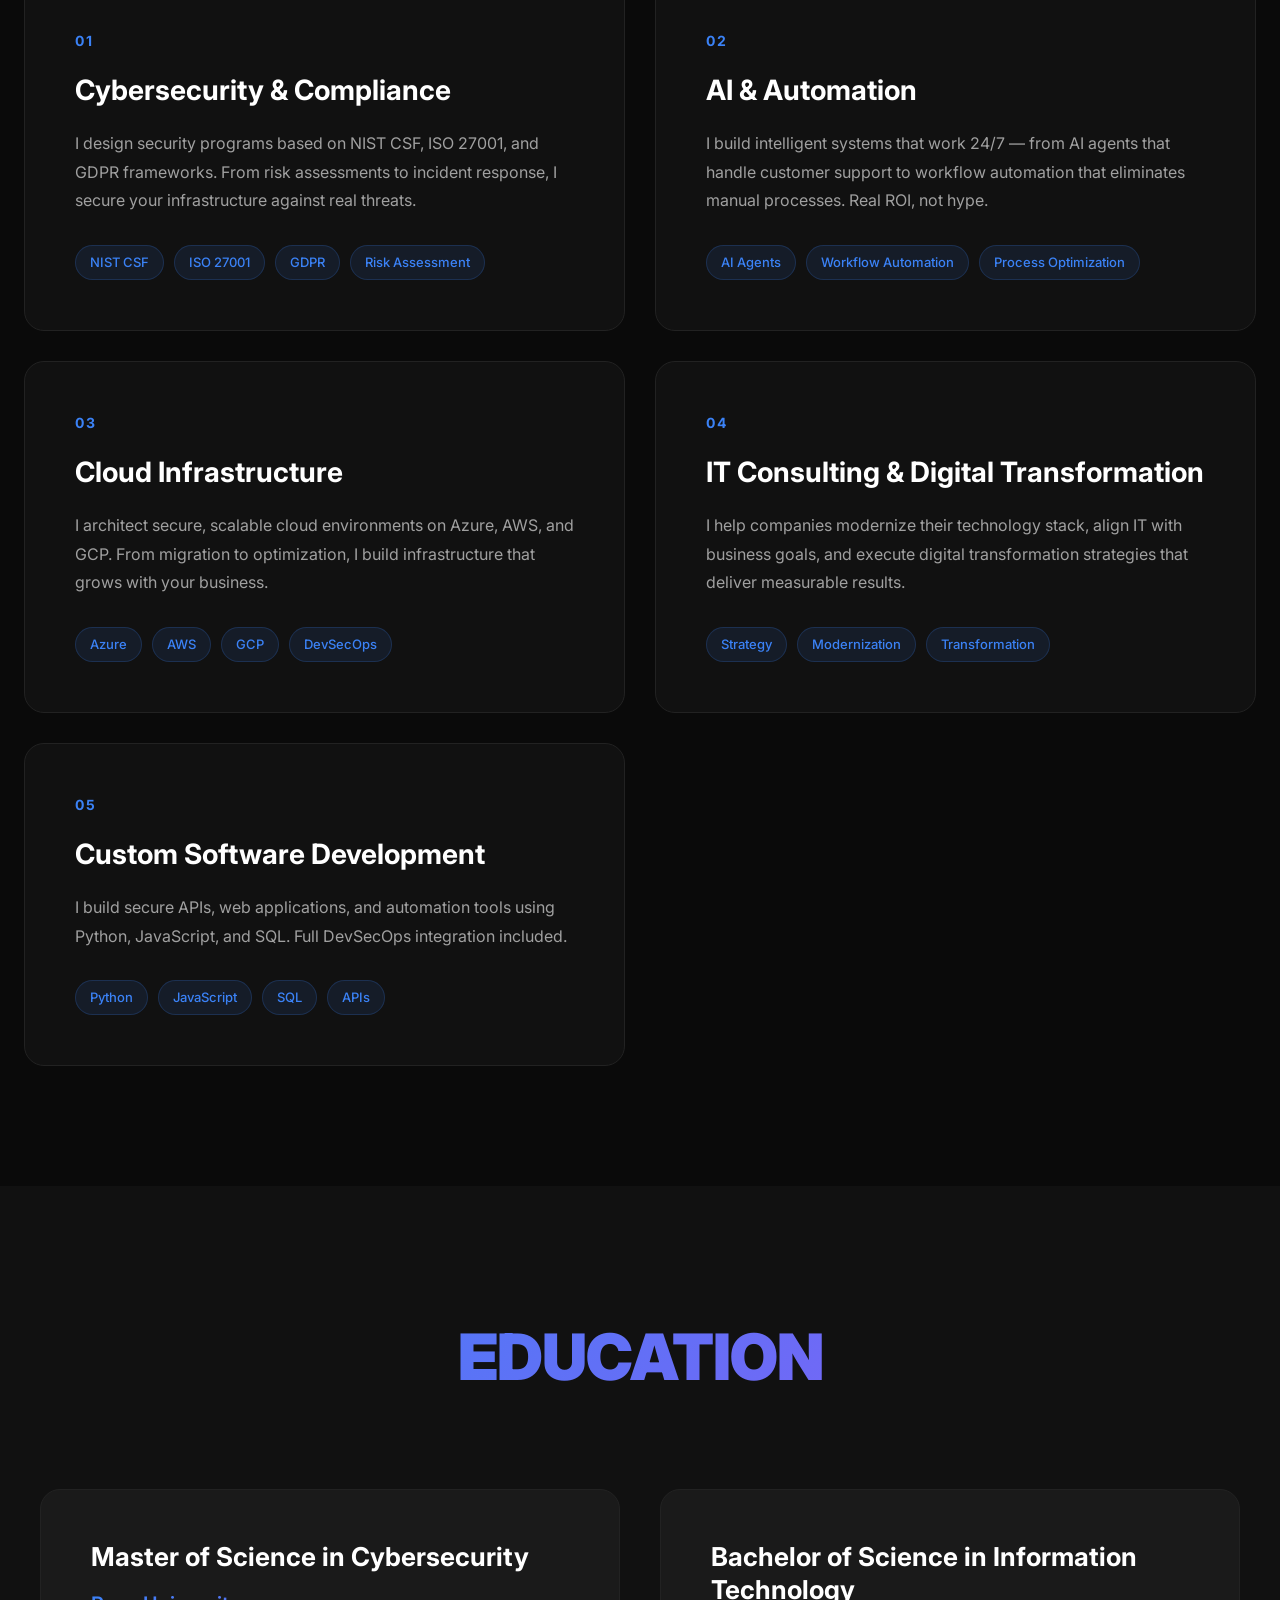
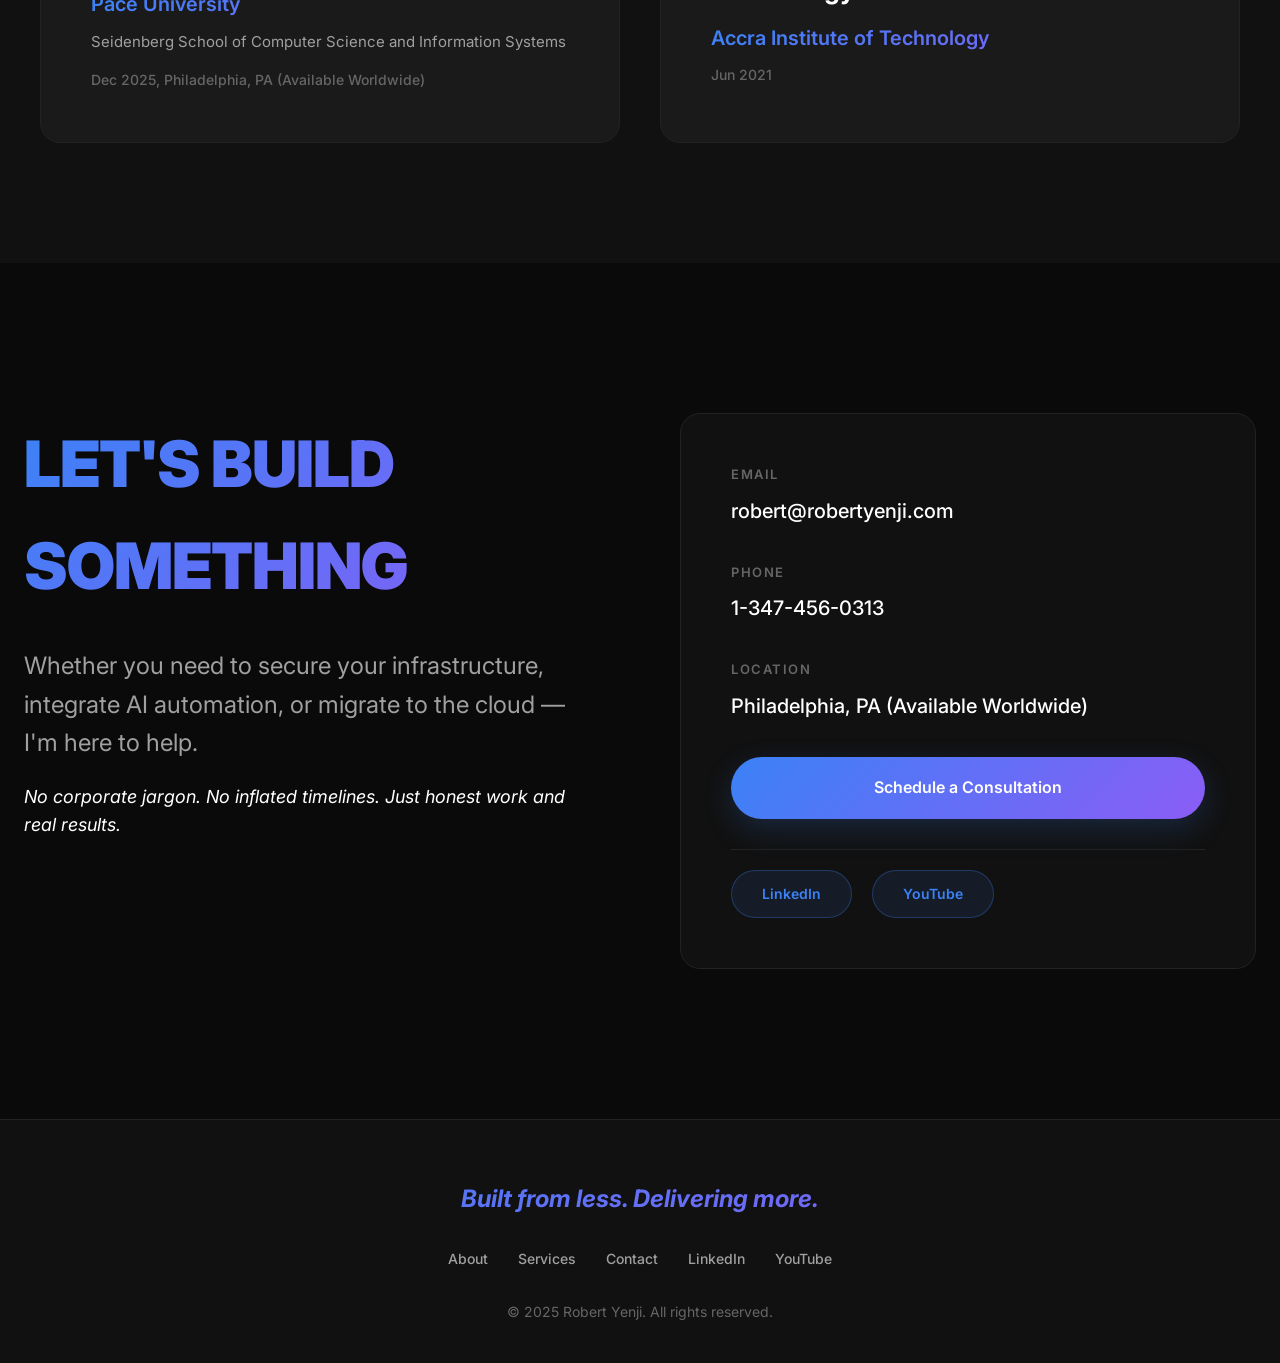
==== commit 74741387: "Update profile section with black and white image and stats - Remove duplicate stats from hero secti" ====
--- a/index.html
+++ b/index.html
@@ -50,25 +50,36 @@
                     <a href="https://outlook.office.com/book/consulting@syncnative.com/?ismsaljsauthenabled=true" target="_blank" class="btn btn-primary">Book a Consultation</a>
                     <a href="#services" class="btn btn-secondary">Explore Services</a>
                 </div>
-                <div class="hero-stats">
-                    <div class="stat-item">
-                        <div class="stat-number">6+</div>
-                        <div class="stat-label">Years Experience</div>
-                    </div>
-                    <div class="stat-item">
-                        <div class="stat-number">99.9%</div>
-                        <div class="stat-label">Uptime Achieved</div>
-                    </div>
-                    <div class="stat-item">
-                        <div class="stat-number">40%</div>
-                        <div class="stat-label">Vulnerabilities Reduced</div>
-                    </div>
-                </div>
             </div>
         </div>
         <div class="scroll-indicator">
             <span>Scroll</span>
             <div class="scroll-line"></div>
+        </div>
+    </section>
+
+    <!-- Profile Stats Section -->
+    <section class="profile-stats-section">
+        <div class="container">
+            <div class="profile-stats-content">
+                <div class="profile-image-wrapper">
+                    <img src="assets/images/profile.jpg" alt="Robert Yenji" class="profile-image-large">
+                </div>
+                <div class="stats-container">
+                    <div class="stat-card">
+                        <div class="stat-number-large">6+</div>
+                        <div class="stat-label-large">Years Experience</div>
+                    </div>
+                    <div class="stat-card">
+                        <div class="stat-number-large">99.9%</div>
+                        <div class="stat-label-large">Uptime Achieved</div>
+                    </div>
+                    <div class="stat-card">
+                        <div class="stat-number-large">40%</div>
+                        <div class="stat-label-large">Vulnerabilities Reduced</div>
+                    </div>
+                </div>
+            </div>
         </div>
     </section>
 
@@ -226,7 +237,7 @@
                     <div class="education-degree">Master of Science in Cybersecurity</div>
                     <div class="education-school">Pace University</div>
                     <div class="education-details">Seidenberg School of Computer Science and Information Systems</div>
-                    <div class="education-date">Expected Dec 2025</div>
+                    <div class="education-date">Dec 2025, Philadelphia, PA (Available Worldwide)</div>
                 </div>
                 <div class="education-card">
                     <div class="education-degree">Bachelor of Science in Information Technology</div>
--- a/styles.css
+++ b/styles.css
@@ -367,6 +367,96 @@
 }
 
 /* ===================================
+   PROFILE STATS SECTION
+   =================================== */
+
+.profile-stats-section {
+    padding: 100px 0;
+    background: var(--bg-primary);
+    border-bottom: 1px solid var(--border-color);
+}
+
+.profile-stats-content {
+    display: flex;
+    align-items: center;
+    justify-content: center;
+    gap: 80px;
+    flex-wrap: wrap;
+}
+
+.profile-image-wrapper {
+    flex-shrink: 0;
+}
+
+.profile-image-large {
+    width: 350px;
+    height: 350px;
+    border-radius: 20px;
+    object-fit: cover;
+
+    /* Black and white filter with dark theme integration */
+    filter: grayscale(100%) contrast(1.2) brightness(0.9);
+
+    border: 3px solid var(--border-color);
+    box-shadow:
+        0 0 0 10px rgba(59, 130, 246, 0.05),
+        0 30px 80px rgba(0, 0, 0, 0.6);
+
+    transition: all var(--transition-normal);
+    position: relative;
+}
+
+.profile-image-large:hover {
+    transform: scale(1.02);
+    border-color: rgba(59, 130, 246, 0.4);
+    box-shadow:
+        0 0 0 10px rgba(59, 130, 246, 0.1),
+        0 35px 100px rgba(59, 130, 246, 0.2);
+}
+
+.stats-container {
+    display: flex;
+    gap: 40px;
+    flex-wrap: wrap;
+    justify-content: center;
+}
+
+.stat-card {
+    text-align: center;
+    padding: 40px;
+    background: var(--bg-secondary);
+    border: 1px solid var(--border-color);
+    border-radius: var(--radius-lg);
+    min-width: 200px;
+    transition: var(--transition-normal);
+}
+
+.stat-card:hover {
+    background: rgba(59, 130, 246, 0.05);
+    border-color: rgba(59, 130, 246, 0.3);
+    transform: translateY(-8px);
+    box-shadow: 0 20px 40px rgba(59, 130, 246, 0.15);
+}
+
+.stat-number-large {
+    font-size: 64px;
+    font-weight: 900;
+    background: var(--accent-gradient);
+    -webkit-background-clip: text;
+    -webkit-text-fill-color: transparent;
+    background-clip: text;
+    margin-bottom: 10px;
+    line-height: 1;
+}
+
+.stat-label-large {
+    font-size: 16px;
+    color: var(--text-secondary);
+    font-weight: 600;
+    letter-spacing: 0.5px;
+}
+
+/* ===================================
    SECTION COMMON STYLES
    =================================== */
 
@@ -937,6 +1027,29 @@
         gap: 20px;
     }
 
+    .profile-stats-section {
+        padding: 60px 0;
+    }
+
+    .profile-stats-content {
+        gap: 50px;
+    }
+
+    .profile-image-large {
+        width: 250px;
+        height: 250px;
+    }
+
+    .stats-container {
+        gap: 20px;
+        flex-direction: column;
+    }
+
+    .stat-card {
+        min-width: 100%;
+        padding: 30px;
+    }
+
     .about-content {
         grid-template-columns: 1fr;
         gap: 50px;
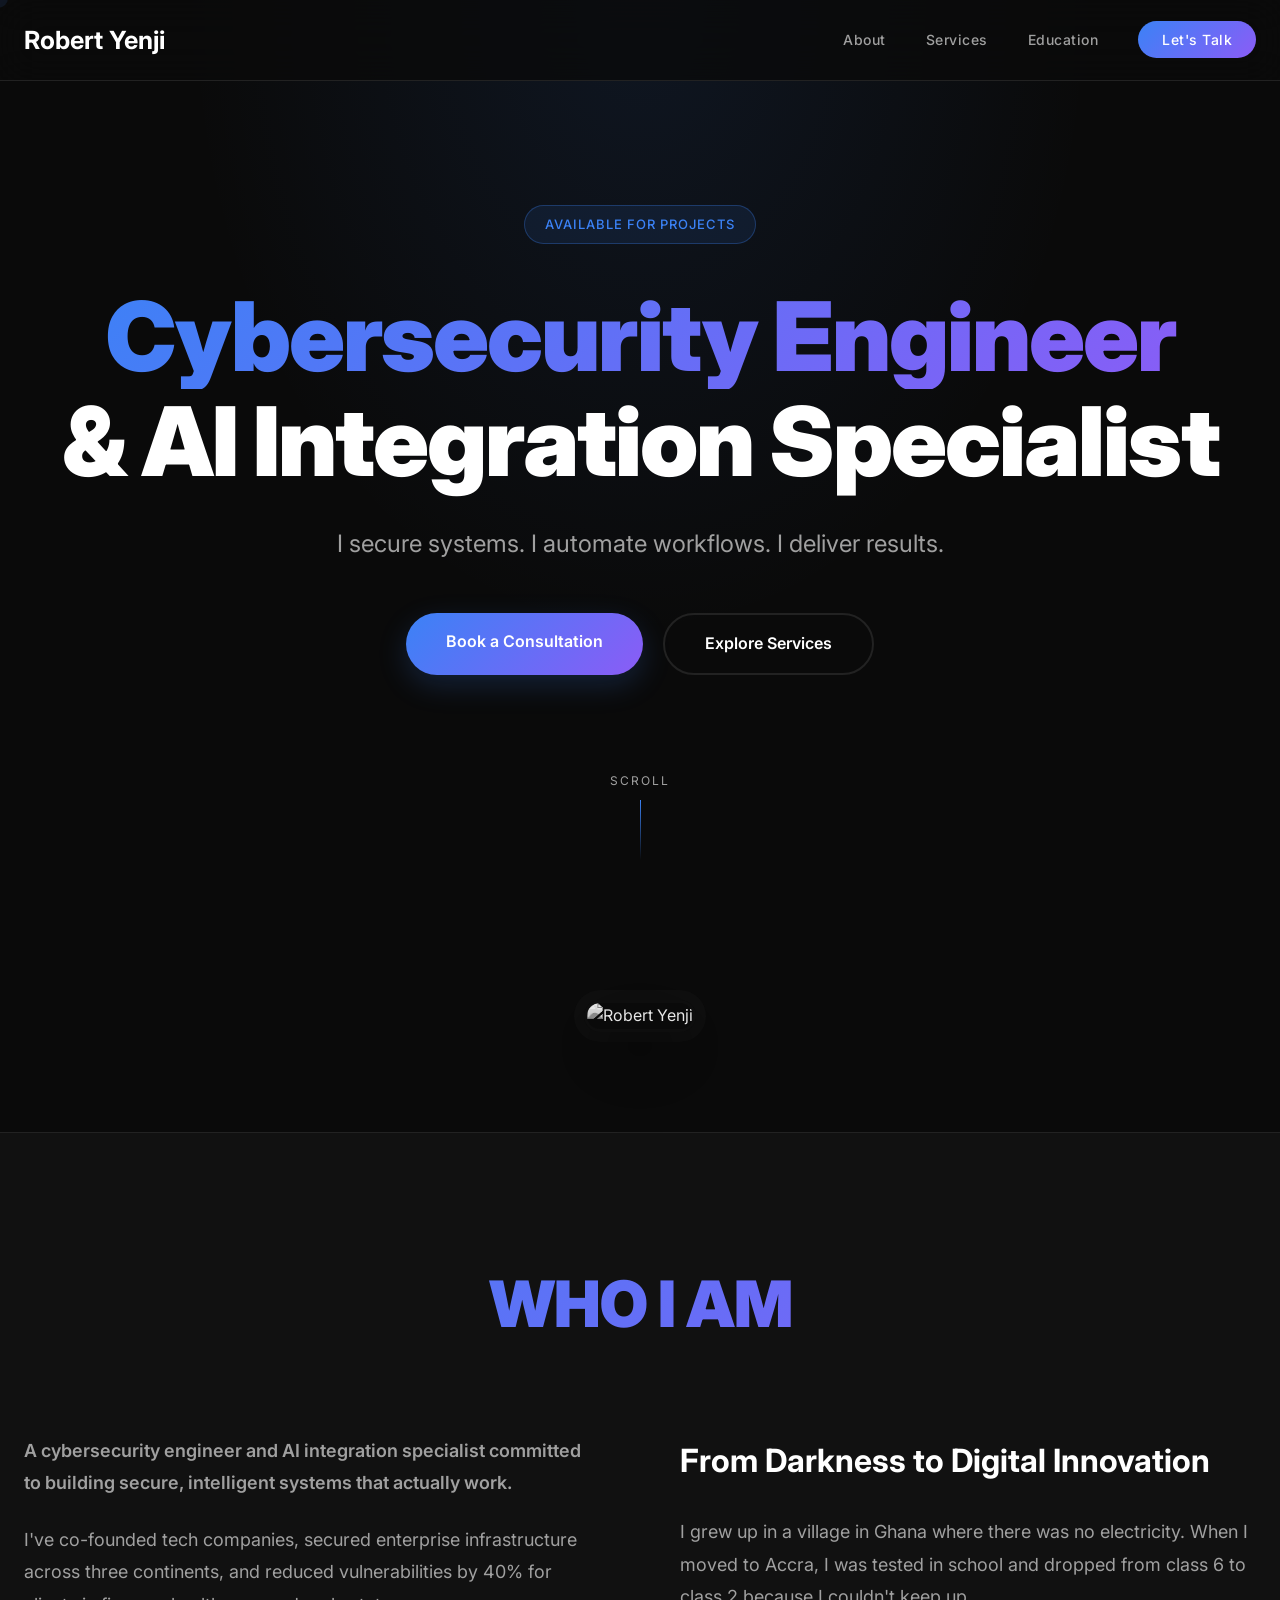
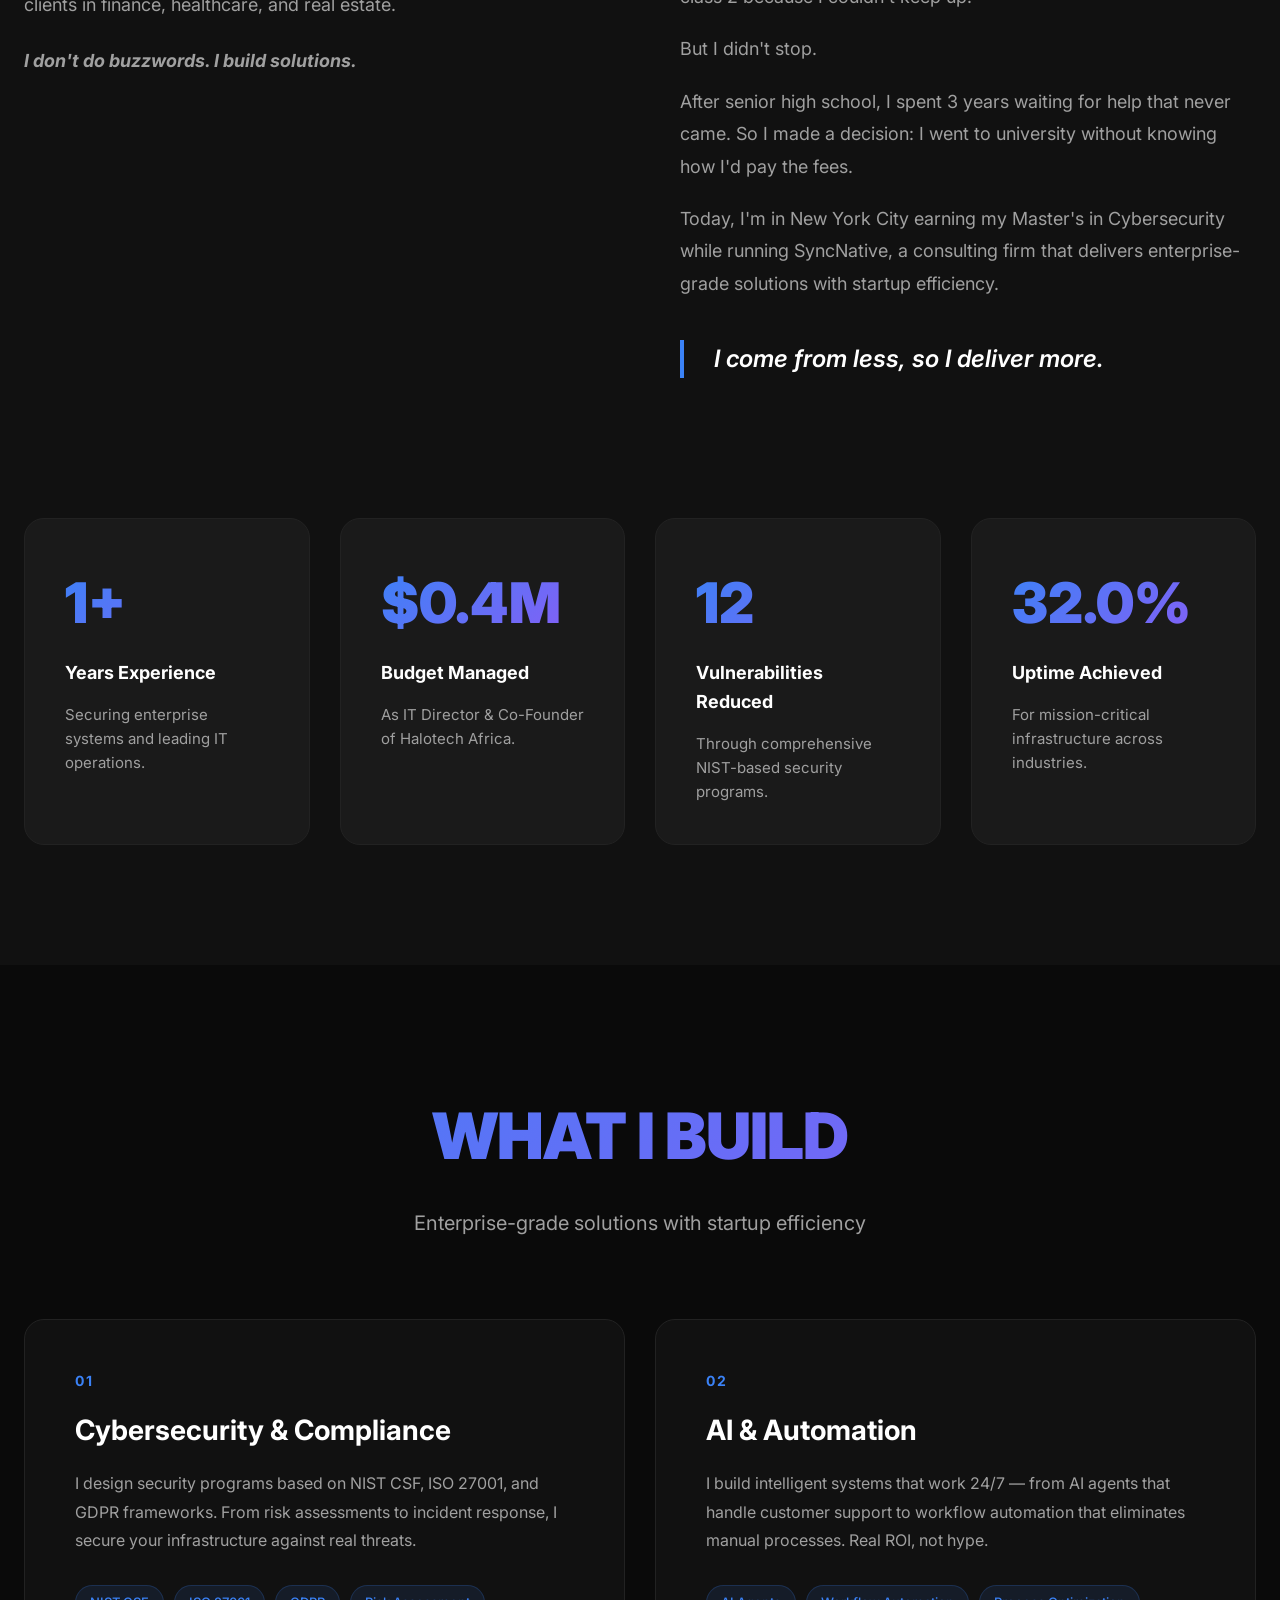
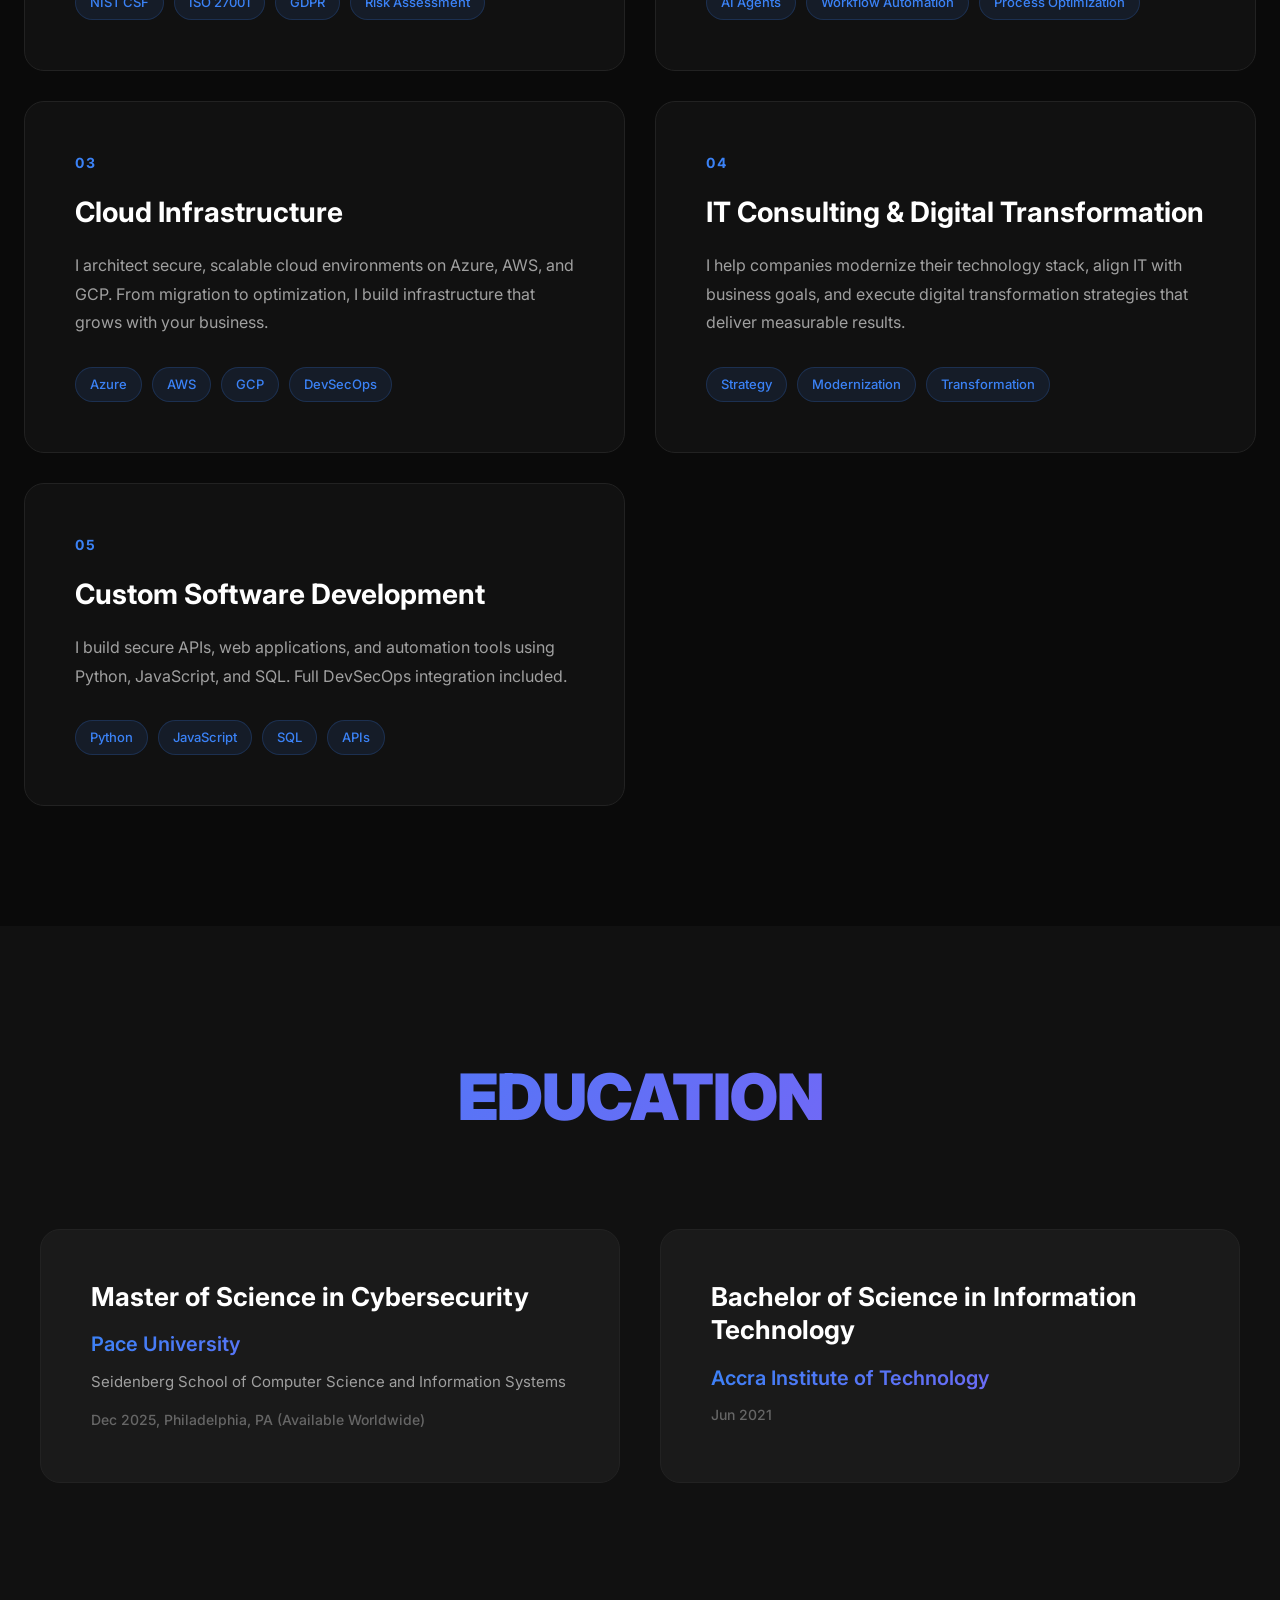
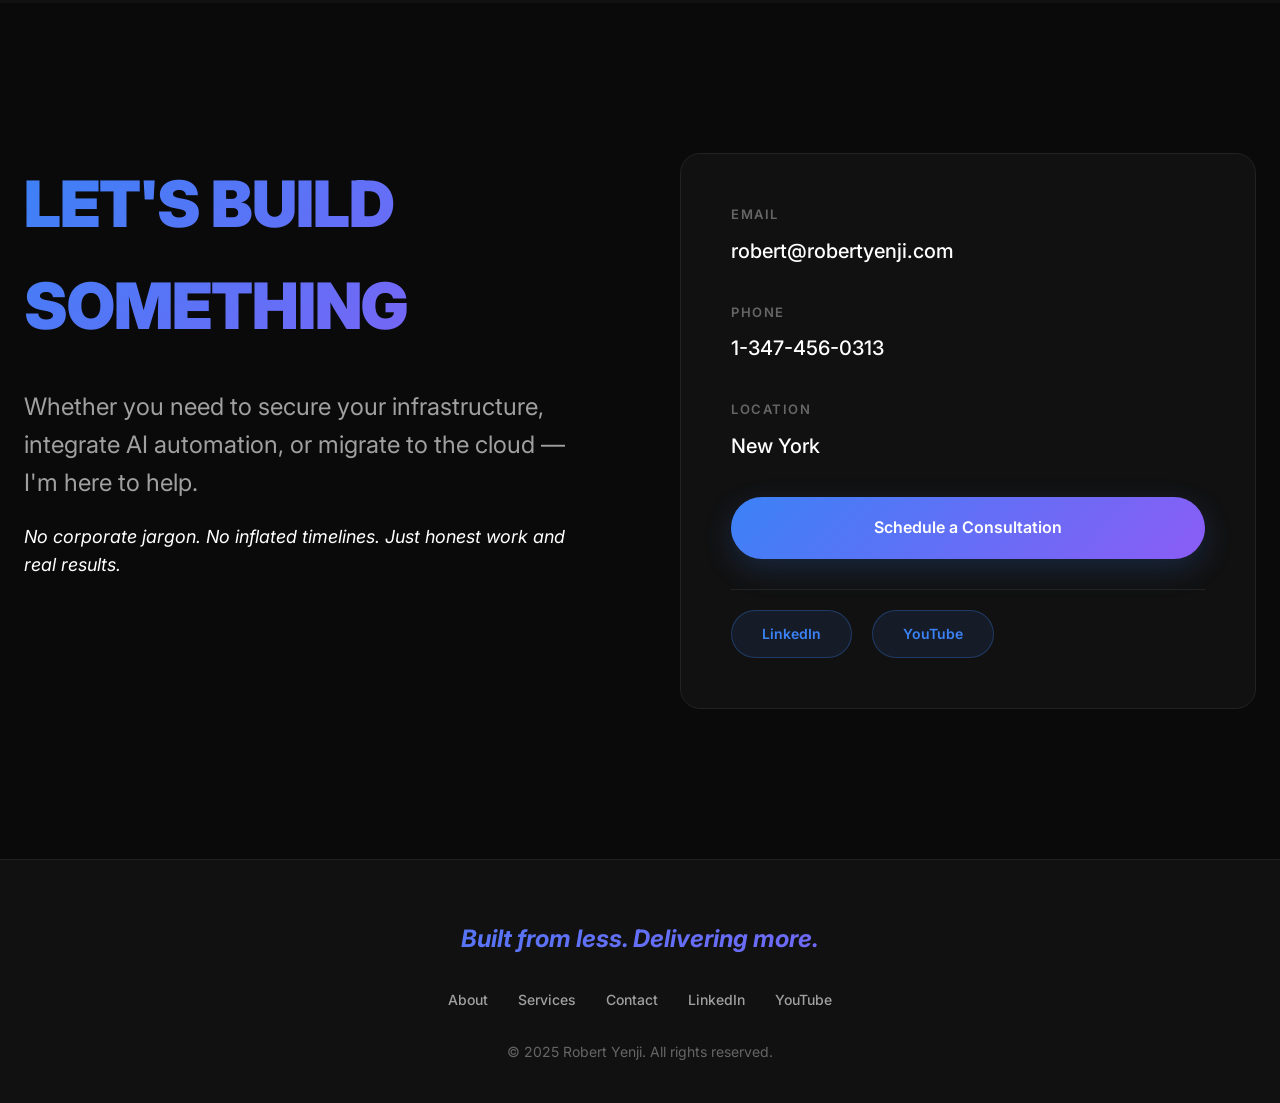
==== commit 8923dc34: "Update index.html" ====
--- a/index.html
+++ b/index.html
@@ -9,14 +9,14 @@
     <link rel="preconnect" href="https://fonts.googleapis.com">
     <link rel="preconnect" href="https://fonts.gstatic.com" crossorigin>
     <link href="https://fonts.googleapis.com/css2?family=Inter:wght@300;400;500;600;700;800;900&display=swap" rel="stylesheet">
+    <link rel="icon" type="image/x-icon" href="assets/images/logo.png">
 </head>
 <body>
     <!-- Navigation -->
     <nav class="navbar">
         <div class="nav-container">
-            <a href="#home" class="logo">
-                <img src="assets/images/logo.png" alt="Robert Yenji" class="logo-img">
-            </a>
+		<span style="font-size:25px;font-weight:bold">Robert Yenji</span>
+           
             <ul class="nav-menu">
                 <li><a href="#about" class="nav-link">About</a></li>
                 <li><a href="#services" class="nav-link">Services</a></li>
@@ -35,9 +35,7 @@
     <section id="home" class="hero">
         <div class="container">
             <div class="hero-content">
-                <div class="profile-photo-container">
-                    <img src="assets/images/profile.jpg" alt="Robert Yenji" class="profile-photo">
-                </div>
+                
                 <div class="hero-tag">Available for Projects</div>
                 <h1 class="hero-title">
                     <span class="gradient-text">Cybersecurity Engineer</span>
@@ -63,22 +61,9 @@
         <div class="container">
             <div class="profile-stats-content">
                 <div class="profile-image-wrapper">
-                    <img src="assets/images/profile.jpg" alt="Robert Yenji" class="profile-image-large">
-                </div>
-                <div class="stats-container">
-                    <div class="stat-card">
-                        <div class="stat-number-large">6+</div>
-                        <div class="stat-label-large">Years Experience</div>
-                    </div>
-                    <div class="stat-card">
-                        <div class="stat-number-large">99.9%</div>
-                        <div class="stat-label-large">Uptime Achieved</div>
-                    </div>
-                    <div class="stat-card">
-                        <div class="stat-number-large">40%</div>
-                        <div class="stat-label-large">Vulnerabilities Reduced</div>
-                    </div>
-                </div>
+                    <img src="assets/images/profile.png" alt="Robert Yenji" class="profile-image-large">
+                </div>
+              
             </div>
         </div>
     </section>
@@ -272,7 +257,7 @@
                     </div>
                     <div class="contact-item">
                         <div class="contact-label">Location</div>
-                        <div class="contact-value">Philadelphia, PA (Available Worldwide)</div>
+                        <div class="contact-value">New York</div>
                     </div>
                     <div class="contact-cta">
                         <a href="https://outlook.office.com/book/consulting@syncnative.com/?ismsaljsauthenabled=true" target="_blank" class="btn btn-primary booking-btn">Schedule a Consultation</a>
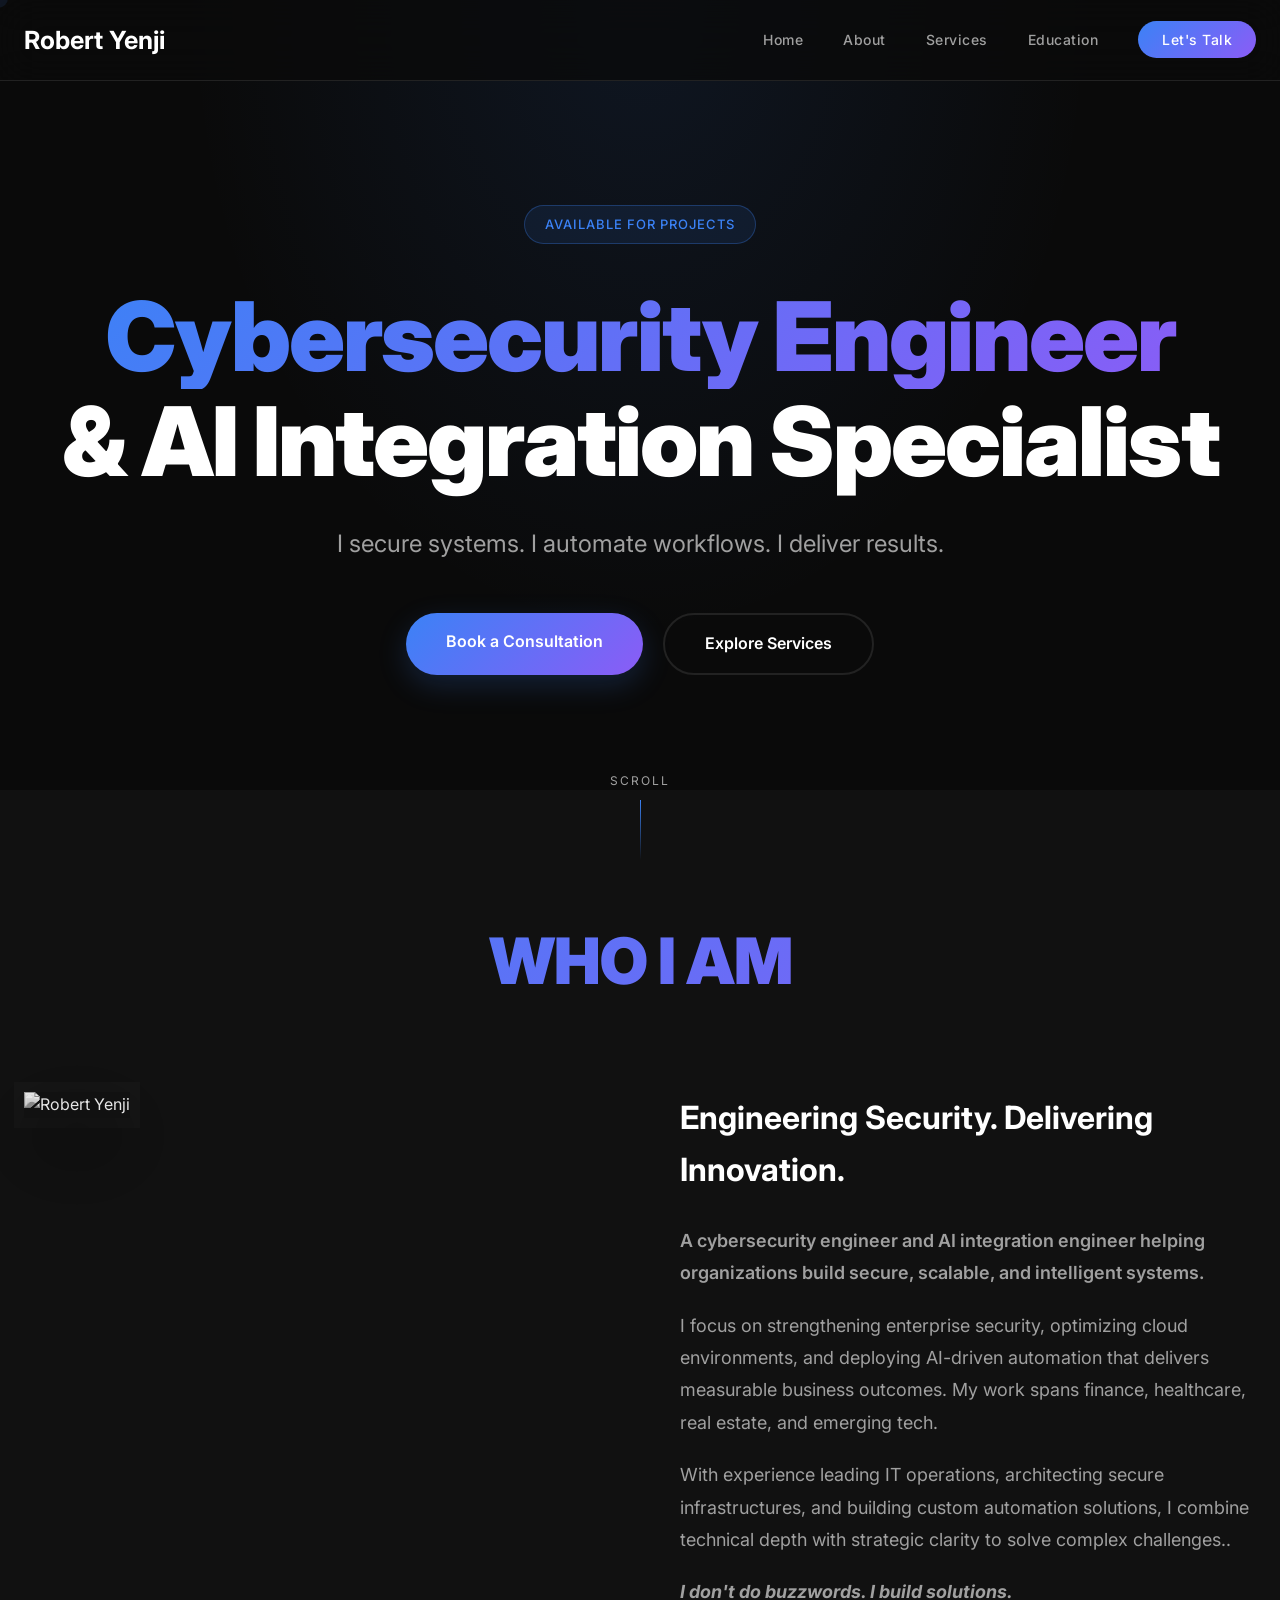
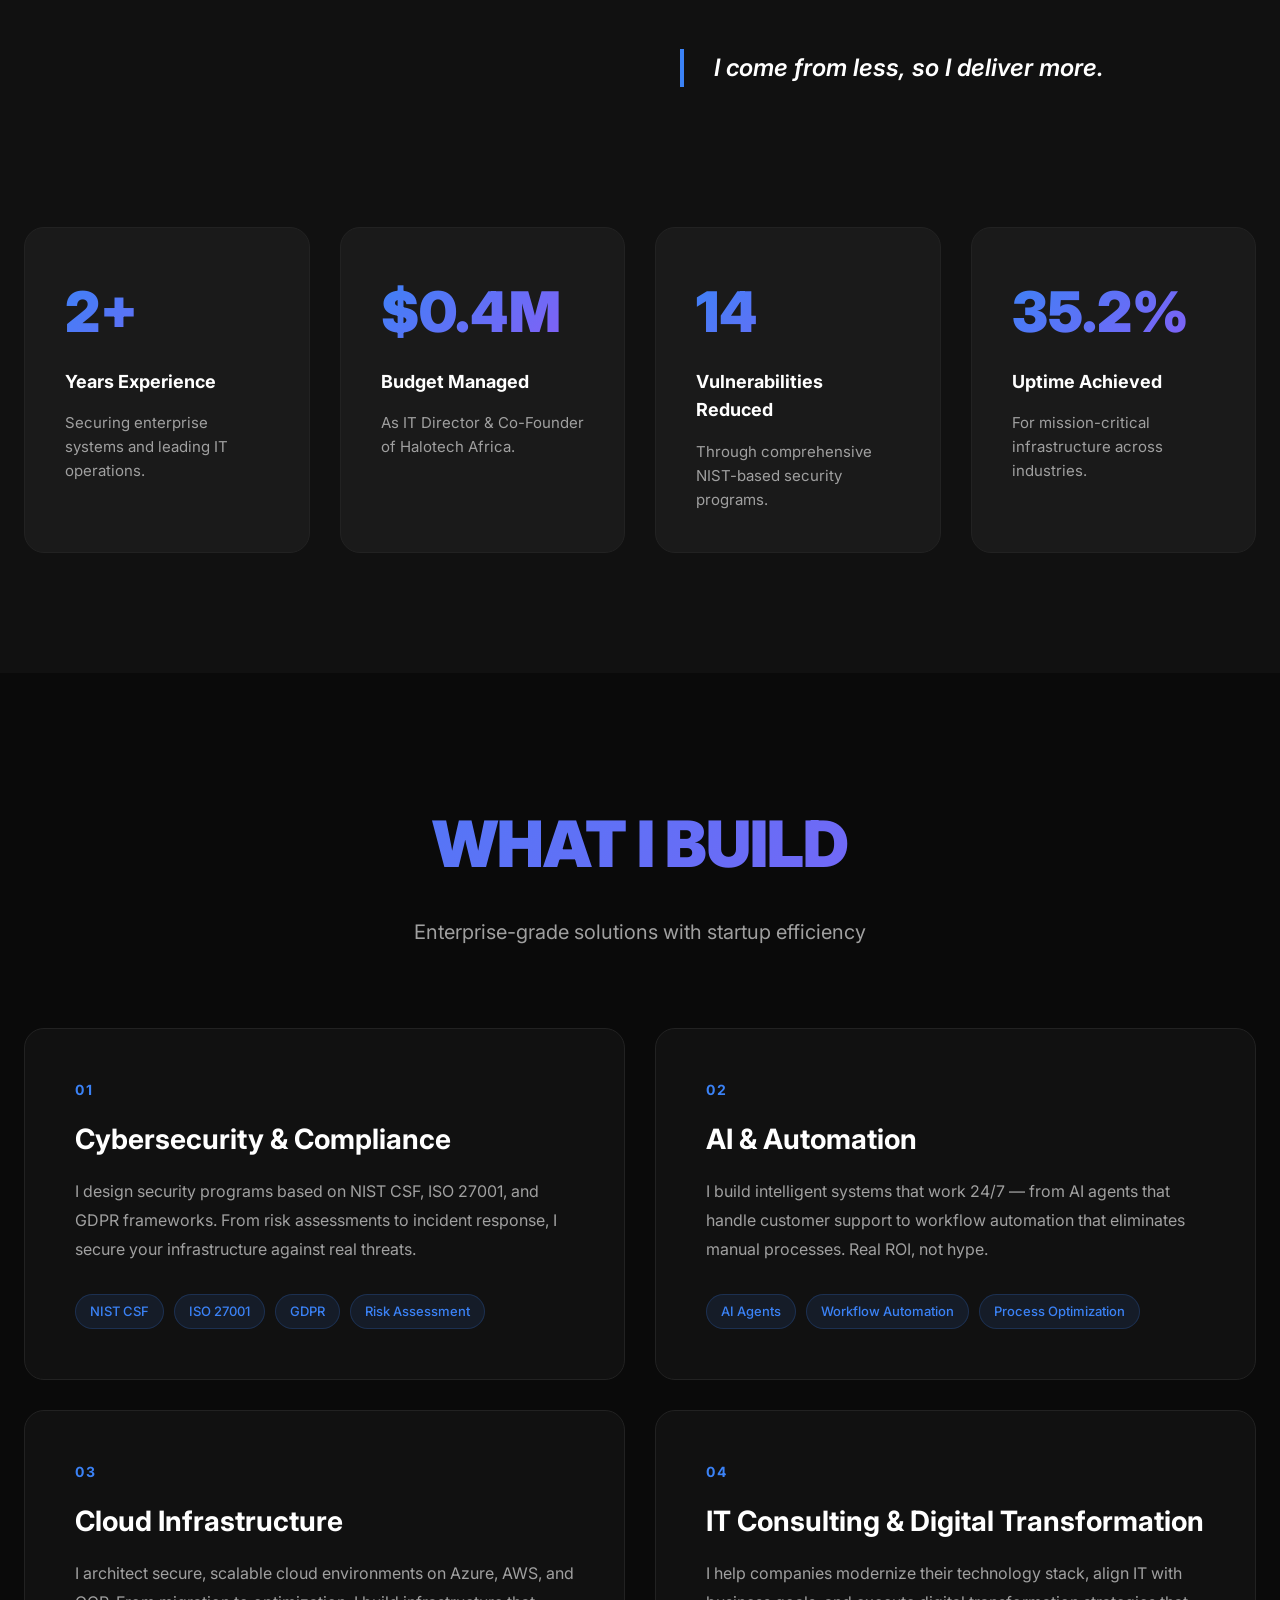
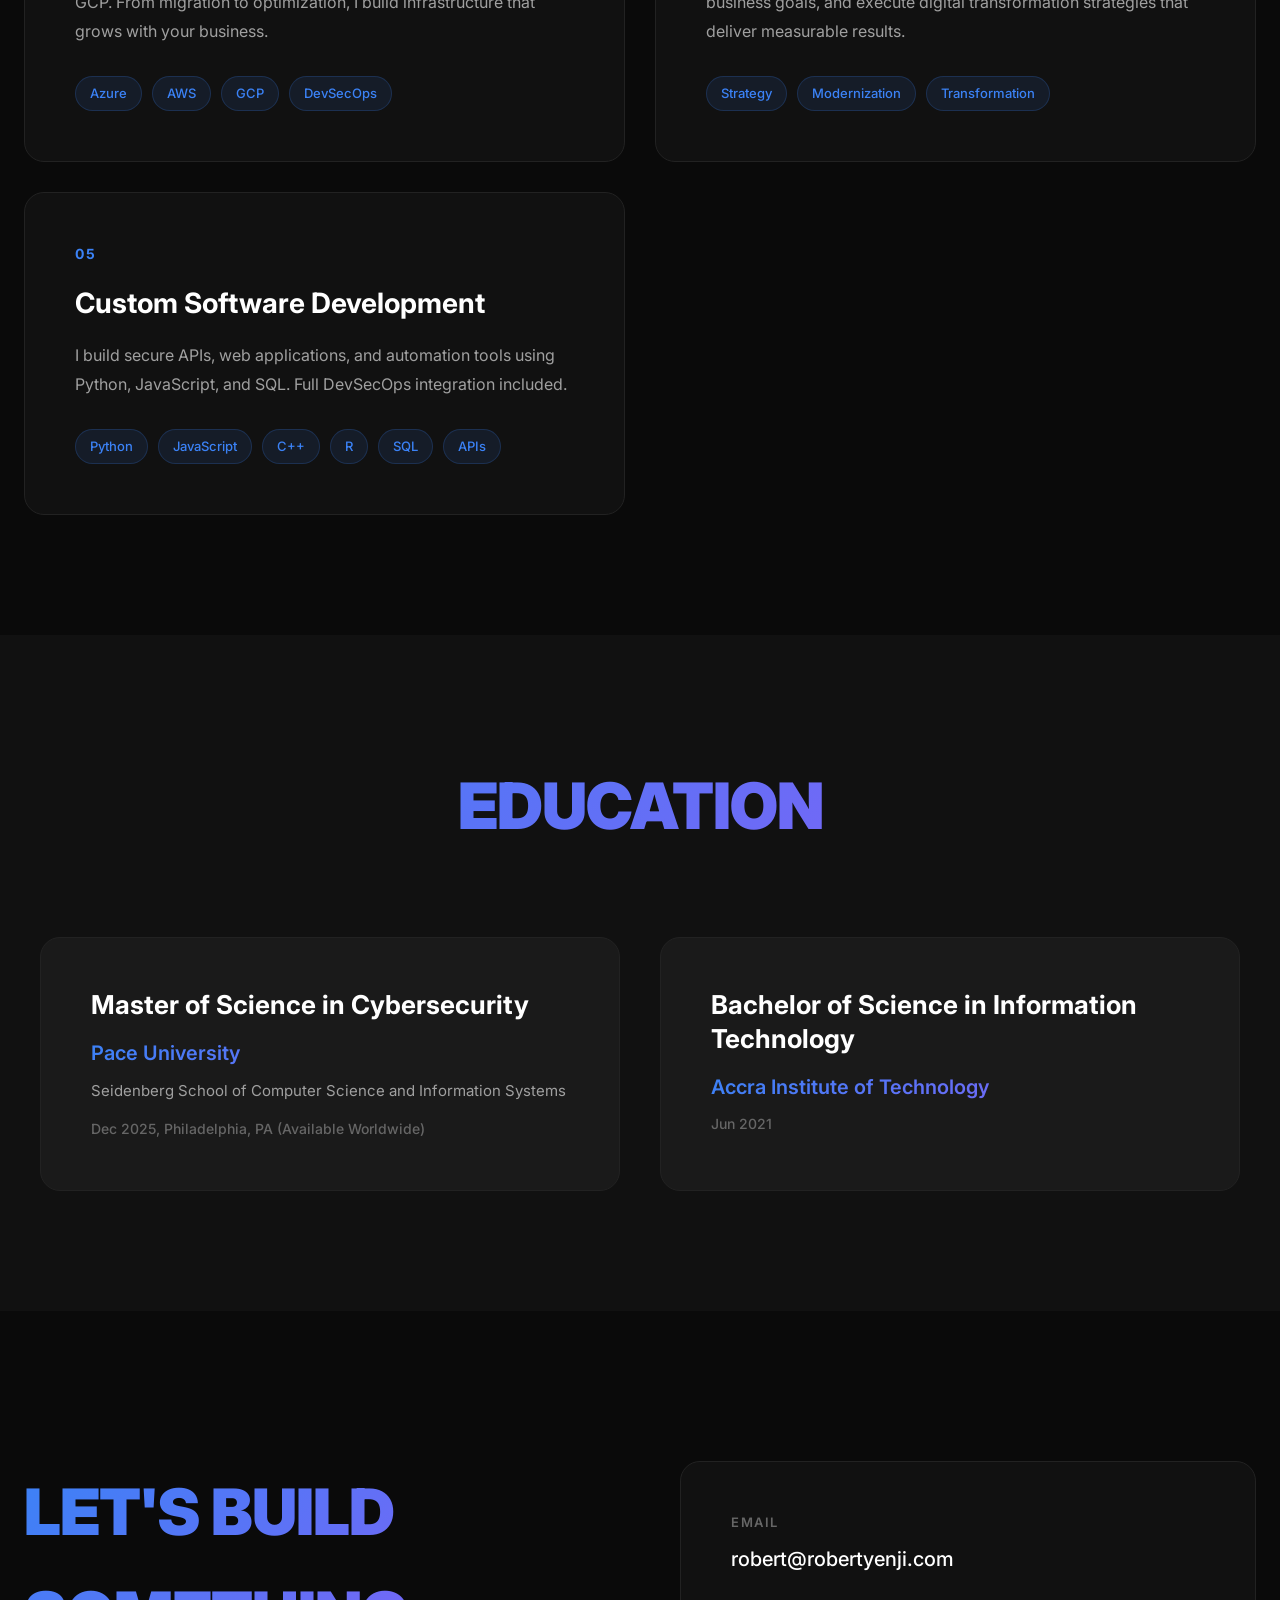
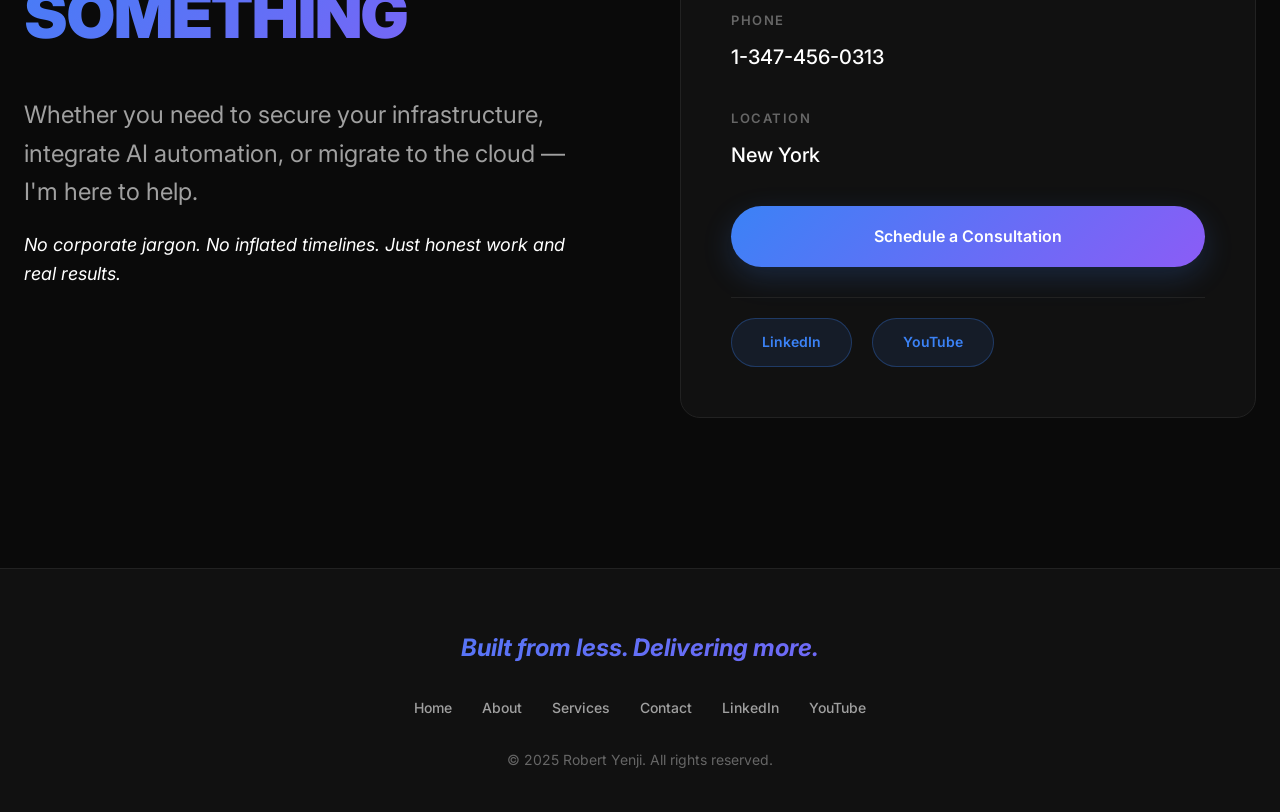
==== commit 92983be8: "Update index.html" ====
--- a/index.html
+++ b/index.html
@@ -9,7 +9,6 @@
     <link rel="preconnect" href="https://fonts.googleapis.com">
     <link rel="preconnect" href="https://fonts.gstatic.com" crossorigin>
     <link href="https://fonts.googleapis.com/css2?family=Inter:wght@300;400;500;600;700;800;900&display=swap" rel="stylesheet">
-    <link rel="icon" type="image/x-icon" href="assets/images/logo.png">
 </head>
 <body>
     <!-- Navigation -->
@@ -18,7 +17,8 @@
 		<span style="font-size:25px;font-weight:bold">Robert Yenji</span>
            
             <ul class="nav-menu">
-                <li><a href="#about" class="nav-link">About</a></li>
+			<a class="nav-link" href="index.html">Home</>
+                <li><a href="about-us.html" class="nav-link">About</a></li>
                 <li><a href="#services" class="nav-link">Services</a></li>
                 <li><a href="#education" class="nav-link">Education</a></li>
                 <li><a href="#contact" class="nav-link contact-btn">Let's Talk</a></li>
@@ -56,17 +56,7 @@
         </div>
     </section>
 
-    <!-- Profile Stats Section -->
-    <section class="profile-stats-section">
-        <div class="container">
-            <div class="profile-stats-content">
-                <div class="profile-image-wrapper">
-                    <img src="assets/images/profile.png" alt="Robert Yenji" class="profile-image-large">
-                </div>
-              
-            </div>
-        </div>
-    </section>
+
 
     <!-- About Section -->
     <section id="about" class="about-section">
@@ -76,29 +66,20 @@
             </div>
             <div class="about-content">
                 <div class="about-text">
-                    <p class="large-text">
-                        A cybersecurity engineer and AI integration specialist committed to building secure, intelligent systems that actually work.
-                    </p>
-                    <p>
-                        I've co-founded tech companies, secured enterprise infrastructure across three continents, and reduced vulnerabilities by 40% for clients in finance, healthcare, and real estate.
-                    </p>
-                    <p class="highlight-text">
+                   <div class="profile-image-wrapper">
+                    <img src="assets/images/profile1.png" alt="Robert Yenji" class="profile-image-large">
+                </div>
+                </div>
+                <div class="about-journey">
+                    <h3>Engineering Security. Delivering Innovation.</h3>
+                 <p class="large-text">
+                 A cybersecurity engineer and AI integration engineer helping organizations build secure, scalable, and intelligent systems.<p>
+                 I focus on strengthening enterprise security, optimizing cloud environments, and deploying AI-driven automation that 
+				 delivers measurable business outcomes. My work spans finance, healthcare, real estate, and emerging tech. 
+				 <p>With experience leading IT operations, architecting secure 
+				 infrastructures, and building custom automation solutions, I combine technical depth with strategic clarity to solve complex challenges..</p>
+				   <p class="highlight-text">
                         I don't do buzzwords. I build solutions.
-                    </p>
-                </div>
-                <div class="about-journey">
-                    <h3>From Darkness to Digital Innovation</h3>
-                    <p>
-                        I grew up in a village in Ghana where there was no electricity. When I moved to Accra, I was tested in school and dropped from class 6 to class 2 because I couldn't keep up.
-                    </p>
-                    <p>
-                        But I didn't stop.
-                    </p>
-                    <p>
-                        After senior high school, I spent 3 years waiting for help that never came. So I made a decision: I went to university without knowing how I'd pay the fees.
-                    </p>
-                    <p>
-                        Today, I'm in New York City earning my Master's in Cybersecurity while running SyncNative, a consulting firm that delivers enterprise-grade solutions with startup efficiency.
                     </p>
                     <blockquote class="quote">
                         I come from less, so I deliver more.
@@ -203,6 +184,8 @@
                     <div class="service-tags">
                         <span class="tag">Python</span>
                         <span class="tag">JavaScript</span>
+						<span class="tag">C++</span>
+						<span class="tag">R</span>
                         <span class="tag">SQL</span>
                         <span class="tag">APIs</span>
                     </div>
@@ -277,6 +260,7 @@
             <div class="footer-content">
                 <div class="footer-tagline">Built from less. Delivering more.</div>
                 <div class="footer-links">
+				<a href="index.html">Home</>
                     <a href="#about">About</a>
                     <a href="#services">Services</a>
                     <a href="#contact">Contact</a>
--- a/styles.css
+++ b/styles.css
@@ -97,11 +97,10 @@
     transition: var(--transition-fast);
 }
 
-.logo-img {
-    height: 45px;
-    width: auto;
-    transition: var(--transition-normal);
-    filter: brightness(1.2);
+.navbar .logo a {
+    color:#ffffff !important;
+	font-weight:bold;
+   
 }
 
 .logo-img:hover {
@@ -373,7 +372,8 @@
 .profile-stats-section {
     padding: 100px 0;
     background: var(--bg-primary);
-    border-bottom: 1px solid var(--border-color);
+	margin-bottom:0px
+   
 }
 
 .profile-stats-content {
@@ -389,30 +389,19 @@
 }
 
 .profile-image-large {
-    width: 350px;
-    height: 350px;
-    border-radius: 20px;
+    width: 100%;
+    height: 100%;
     object-fit: cover;
-
     /* Black and white filter with dark theme integration */
     filter: grayscale(100%) contrast(1.2) brightness(0.9);
-
-    border: 3px solid var(--border-color);
+   
     box-shadow:
         0 0 0 10px rgba(59, 130, 246, 0.05),
         0 30px 80px rgba(0, 0, 0, 0.6);
-
     transition: all var(--transition-normal);
     position: relative;
 }
 
-.profile-image-large:hover {
-    transform: scale(1.02);
-    border-color: rgba(59, 130, 246, 0.4);
-    box-shadow:
-        0 0 0 10px rgba(59, 130, 246, 0.1),
-        0 35px 100px rgba(59, 130, 246, 0.2);
-}
 
 .stats-container {
     display: flex;
@@ -491,6 +480,7 @@
 
 .about-section {
     background: var(--bg-secondary);
+	margin-top:-110px
 }
 
 .about-content {
@@ -498,6 +488,7 @@
     grid-template-columns: repeat(auto-fit, minmax(400px, 1fr));
     gap: 80px;
     margin-bottom: 100px;
+
 }
 
 .about-text {
@@ -974,7 +965,7 @@
     }
 
     .logo-img {
-        height: 35px;
+        height: 305px;
     }
 
     .profile-photo {
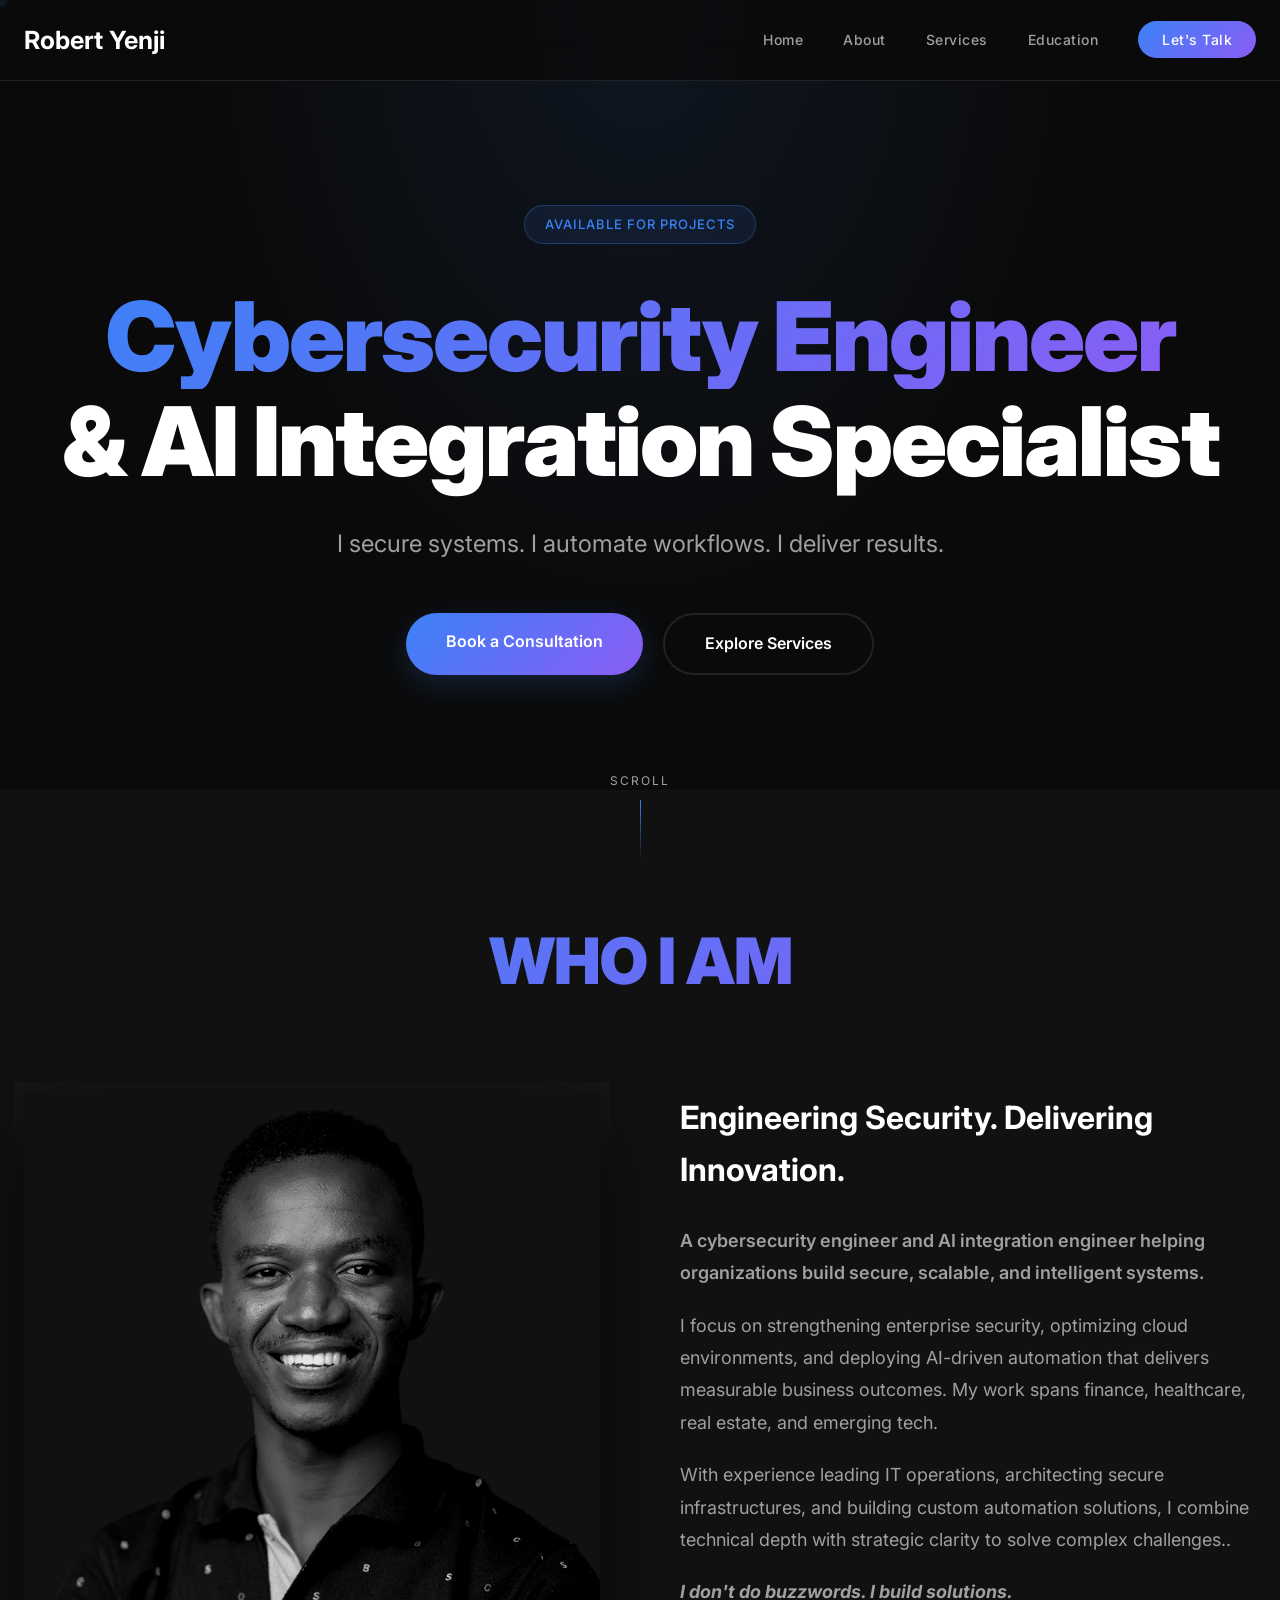
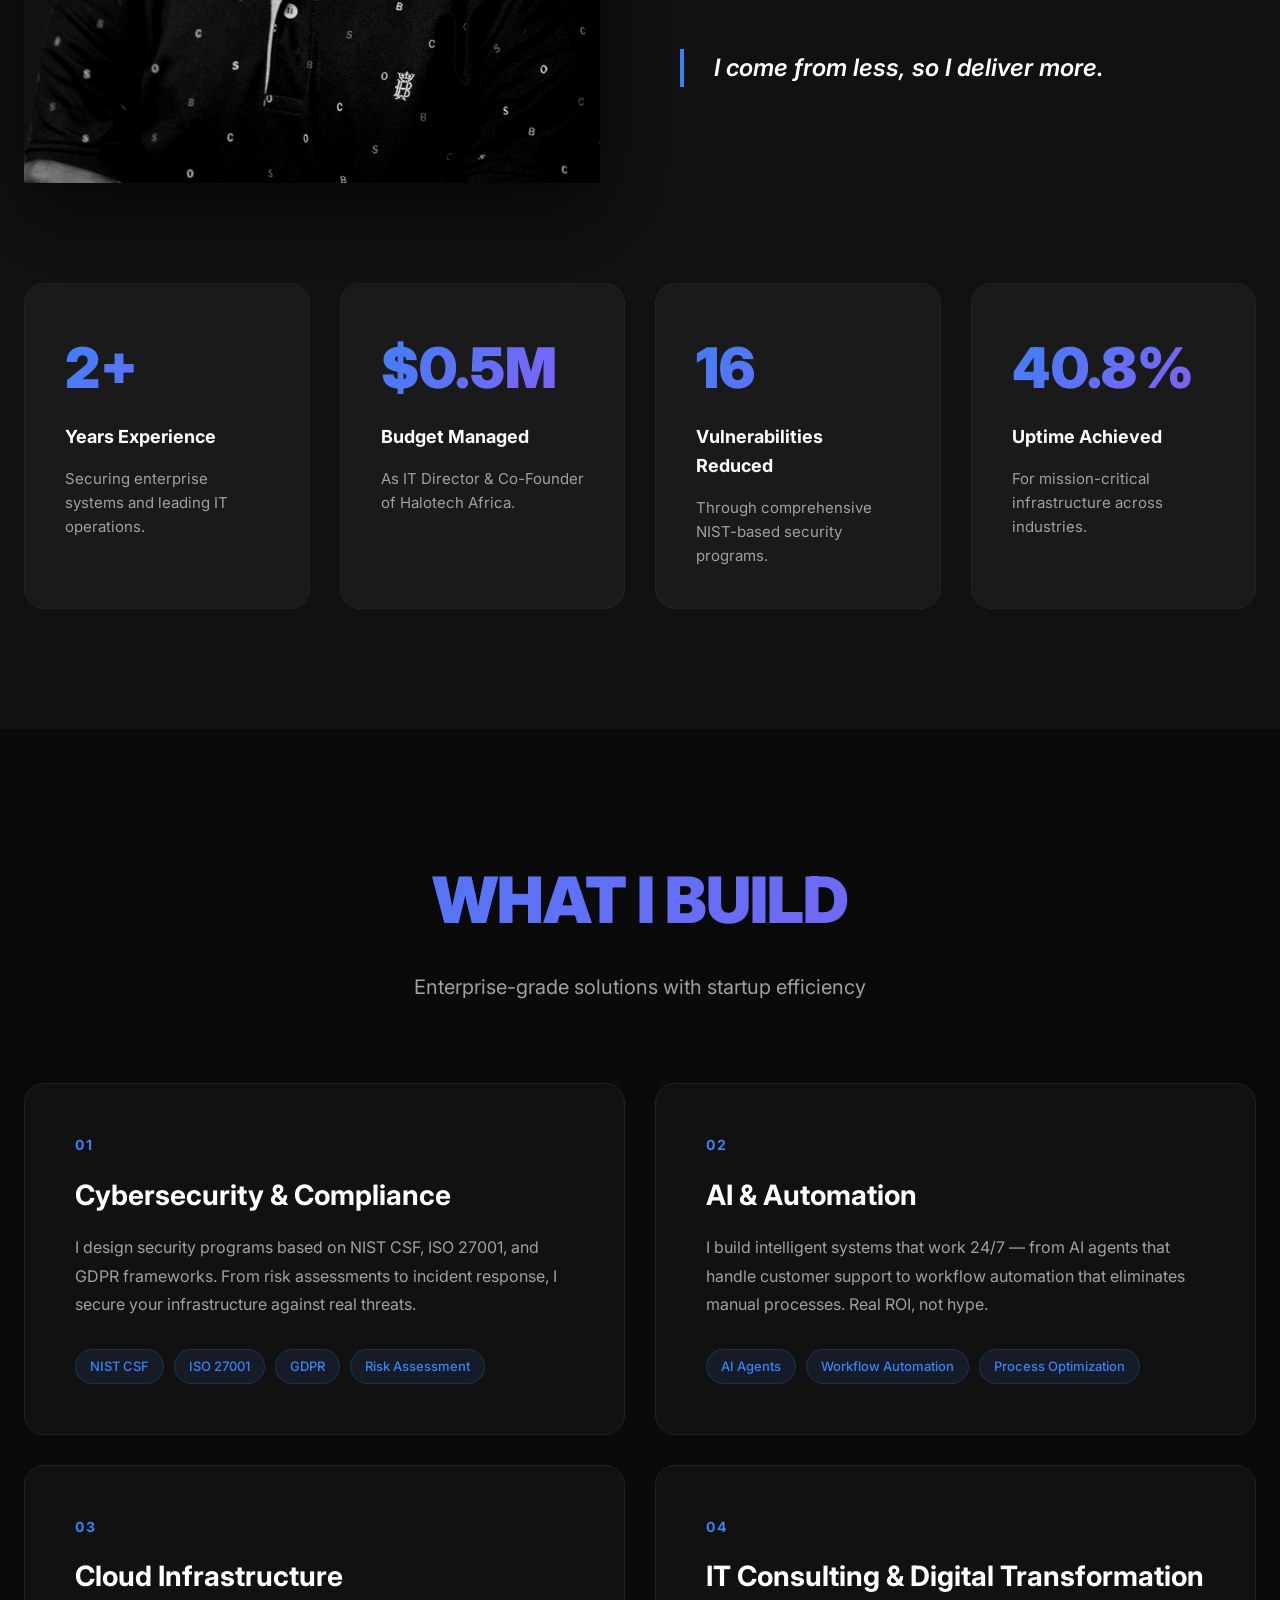
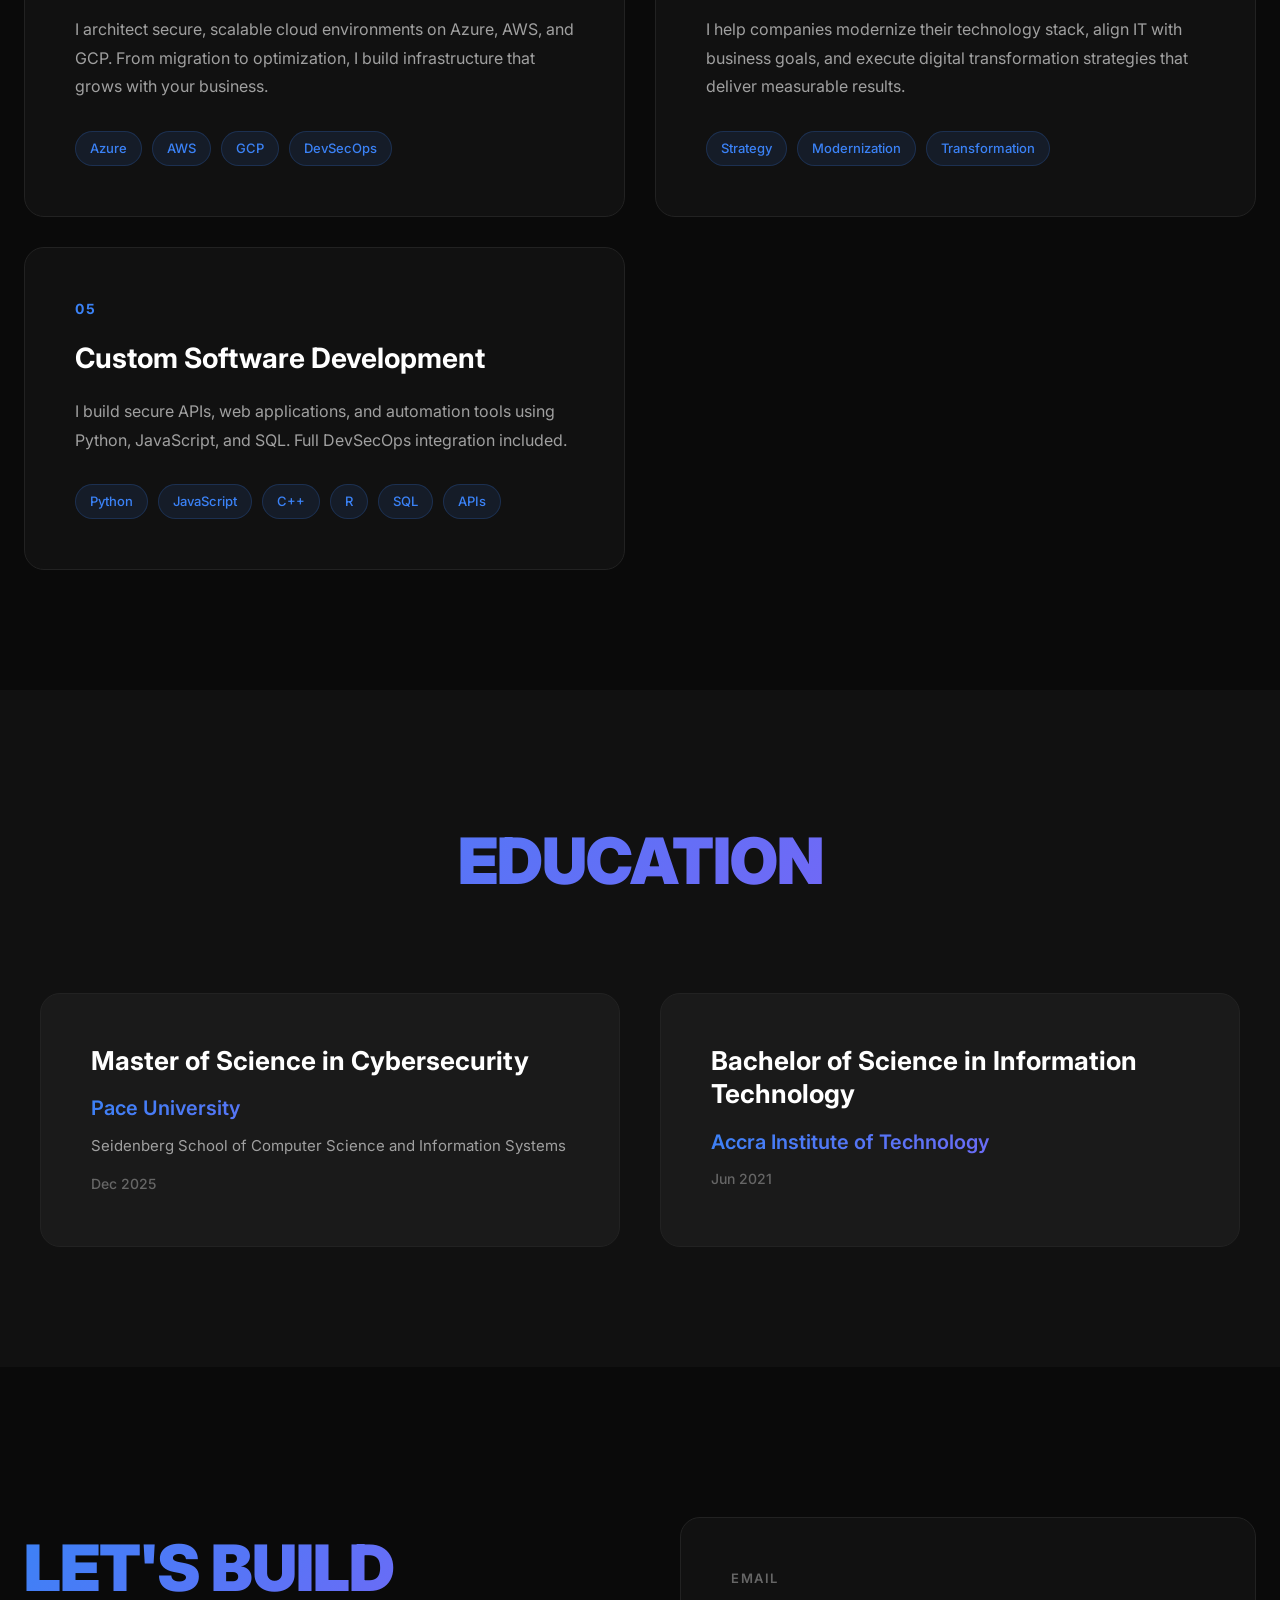
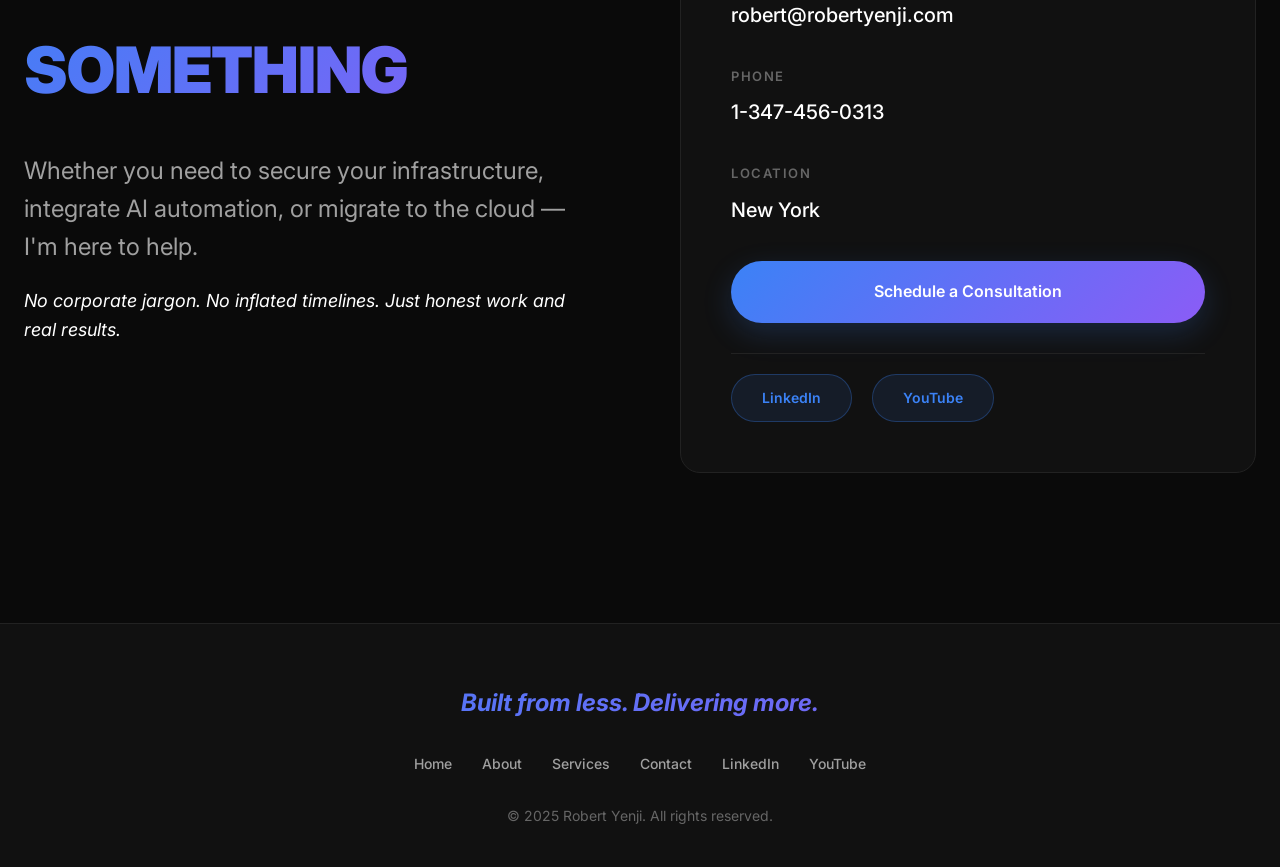
==== commit 684f61e3: "Update index.html" ====
--- a/index.html
+++ b/index.html
@@ -205,7 +205,7 @@
                     <div class="education-degree">Master of Science in Cybersecurity</div>
                     <div class="education-school">Pace University</div>
                     <div class="education-details">Seidenberg School of Computer Science and Information Systems</div>
-                    <div class="education-date">Dec 2025, Philadelphia, PA (Available Worldwide)</div>
+                    <div class="education-date">Dec 2025</div>
                 </div>
                 <div class="education-card">
                     <div class="education-degree">Bachelor of Science in Information Technology</div>
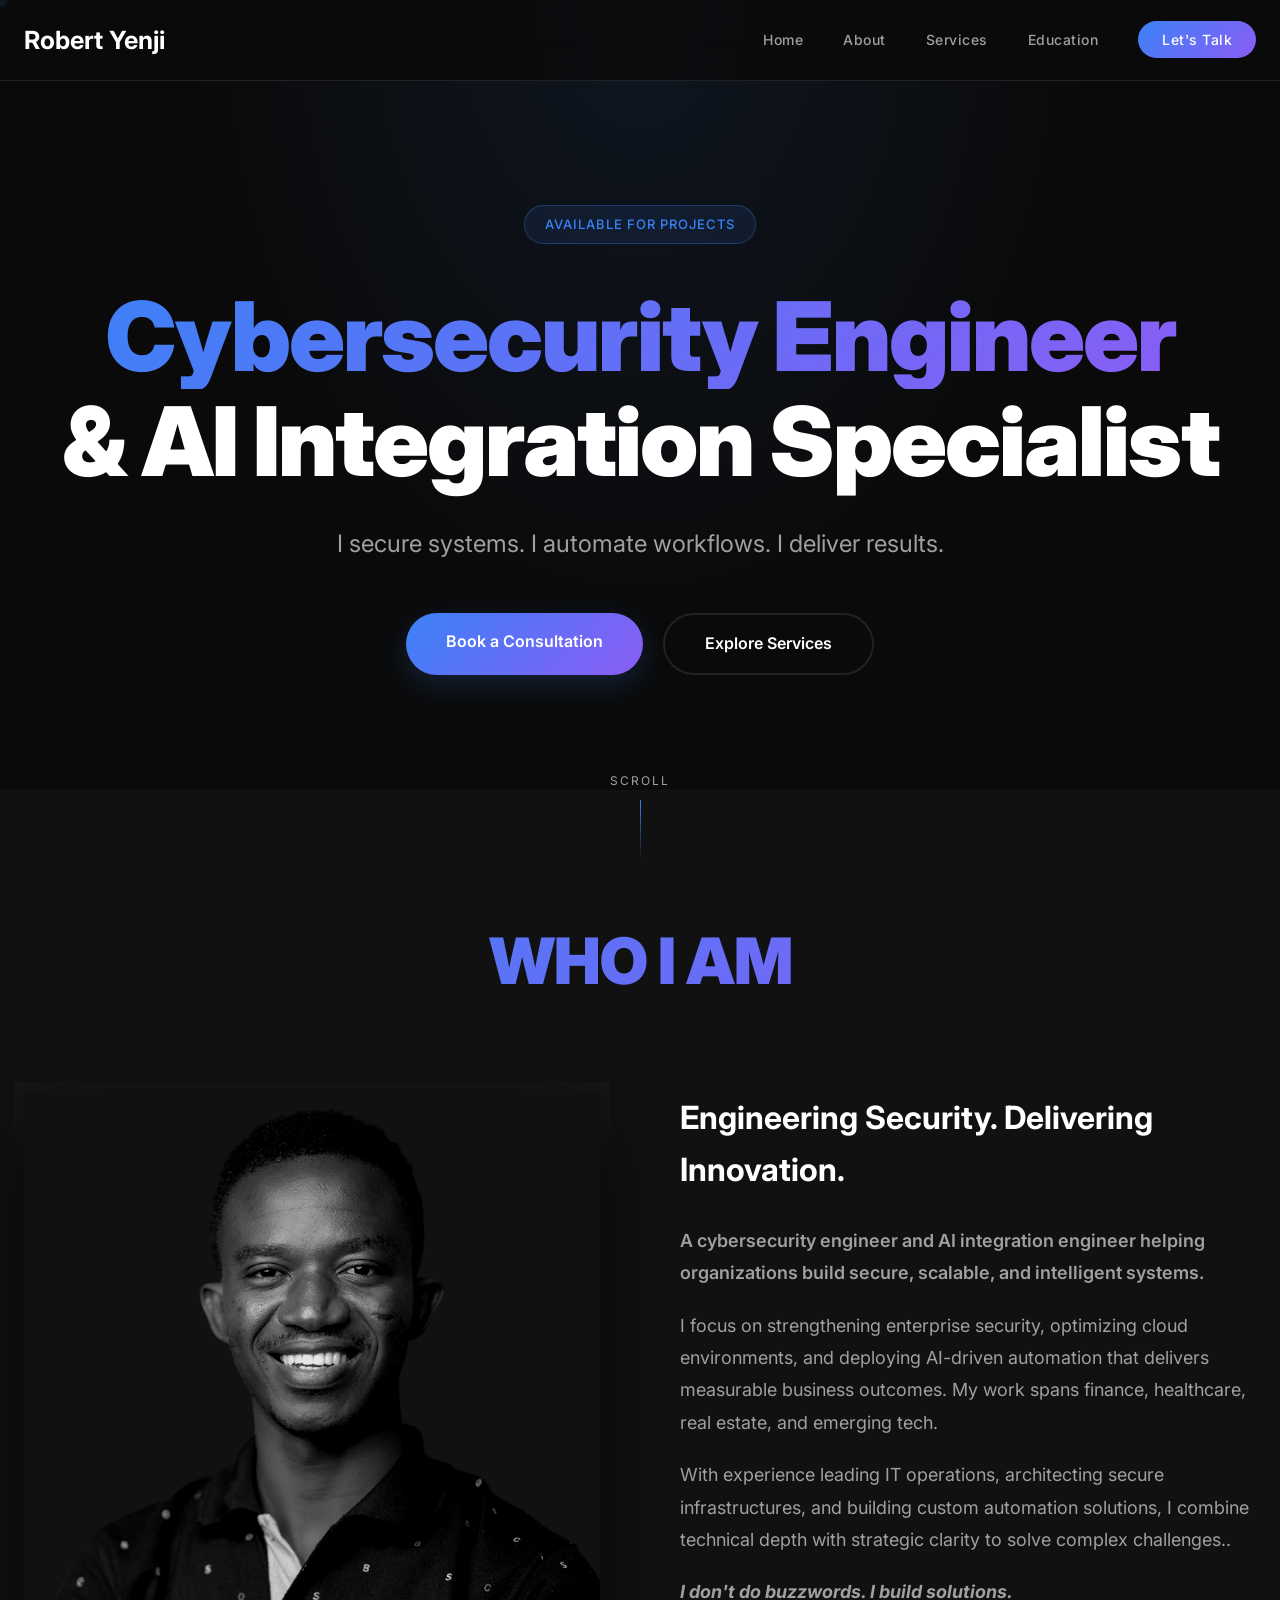
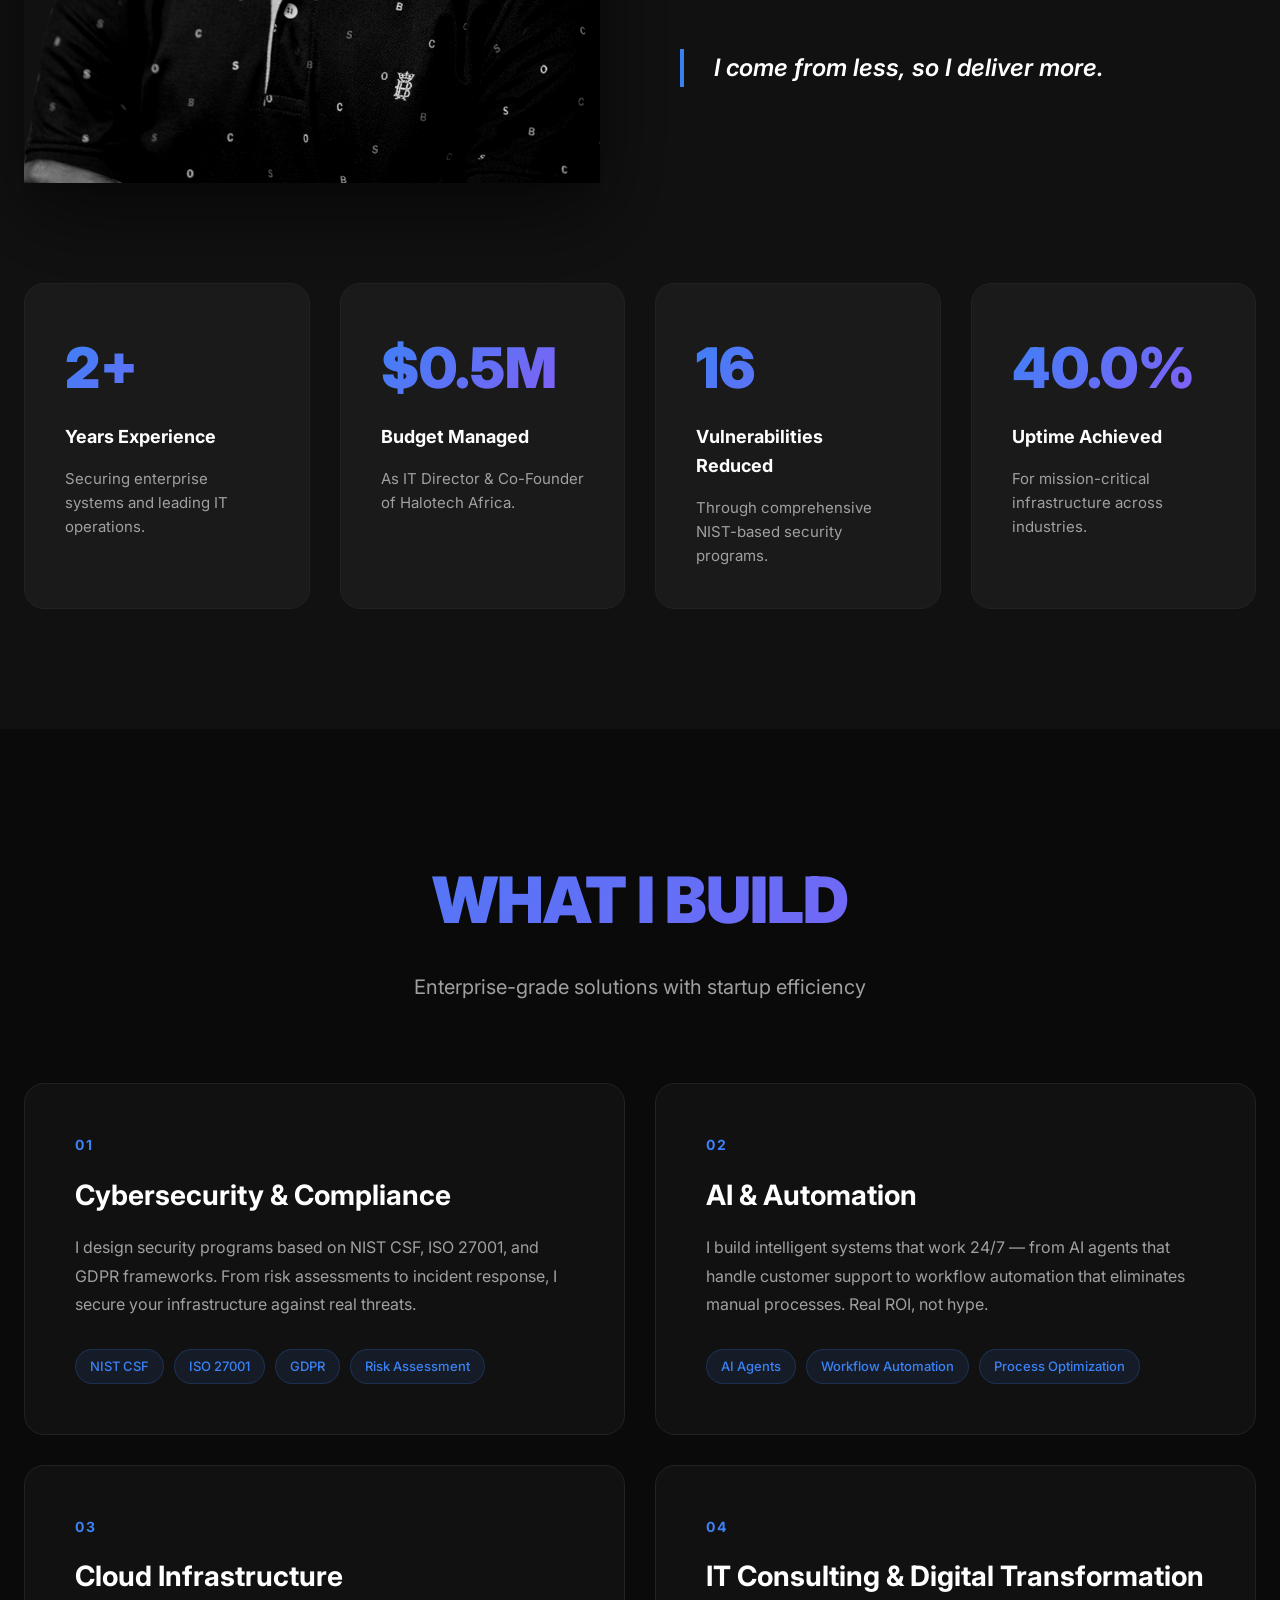
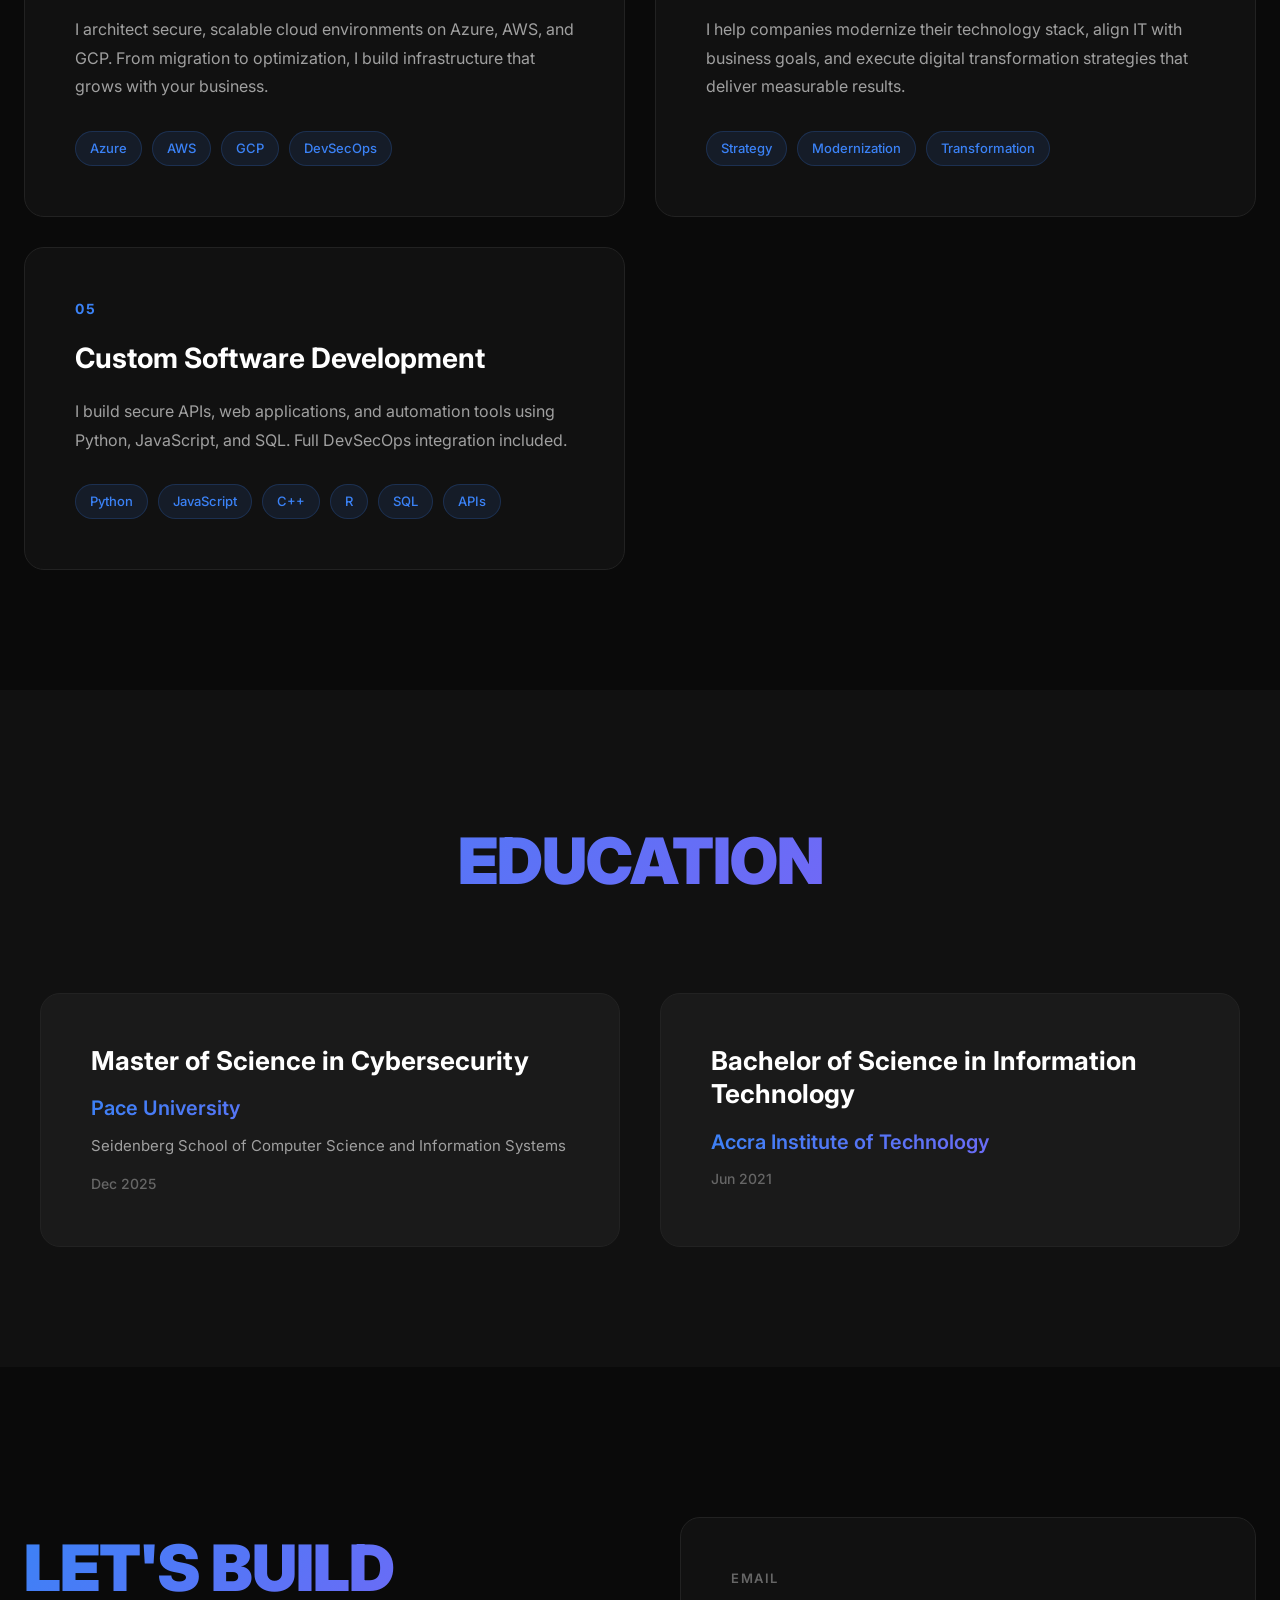
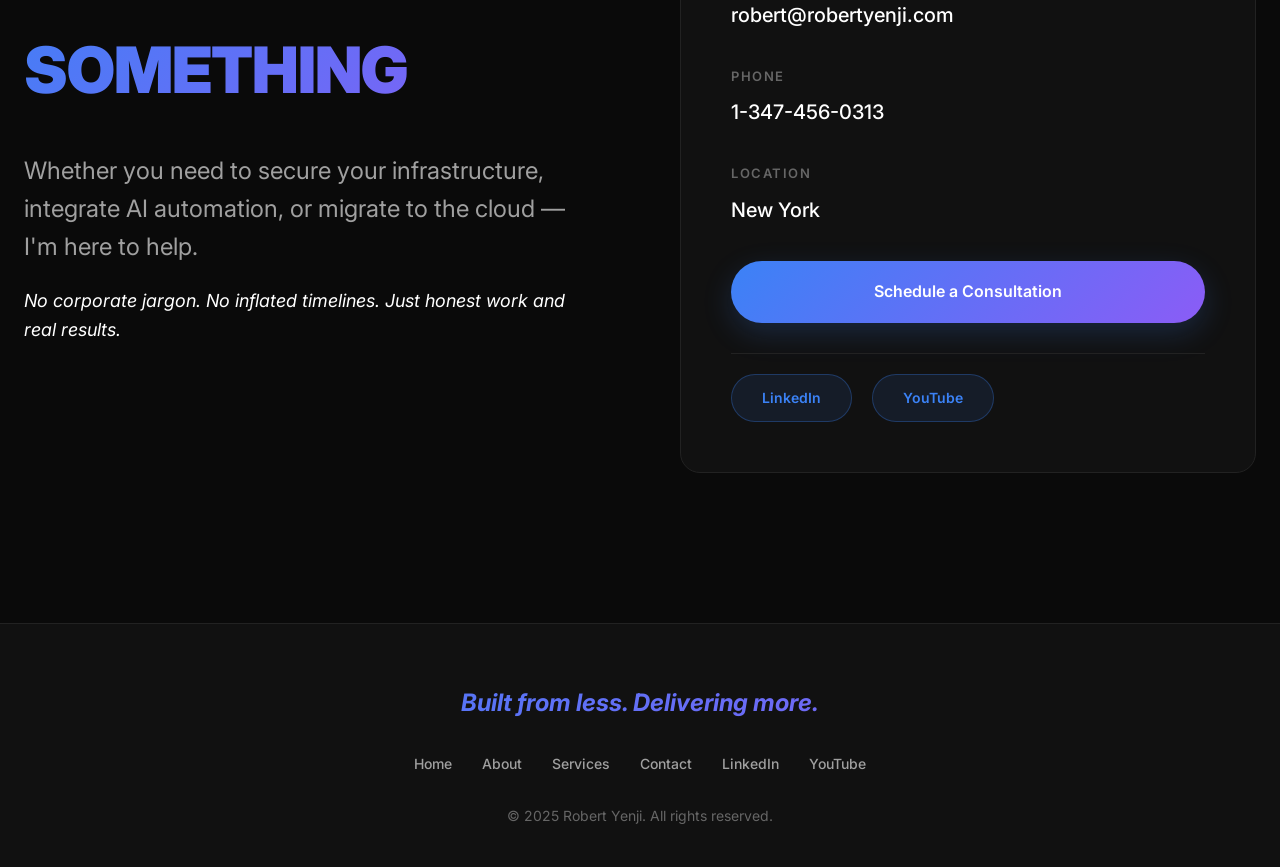
==== commit 03c4a90d: "Update index.html" ====
--- a/index.html
+++ b/index.html
@@ -90,7 +90,7 @@
             <!-- Numbers Section -->
             <div class="numbers-grid">
                 <div class="number-card">
-                    <div class="number-value">6+</div>
+                    <div class="number-value">7+</div>
                     <div class="number-label">Years Experience</div>
                     <p class="number-desc">Securing enterprise systems and leading IT operations.</p>
                 </div>
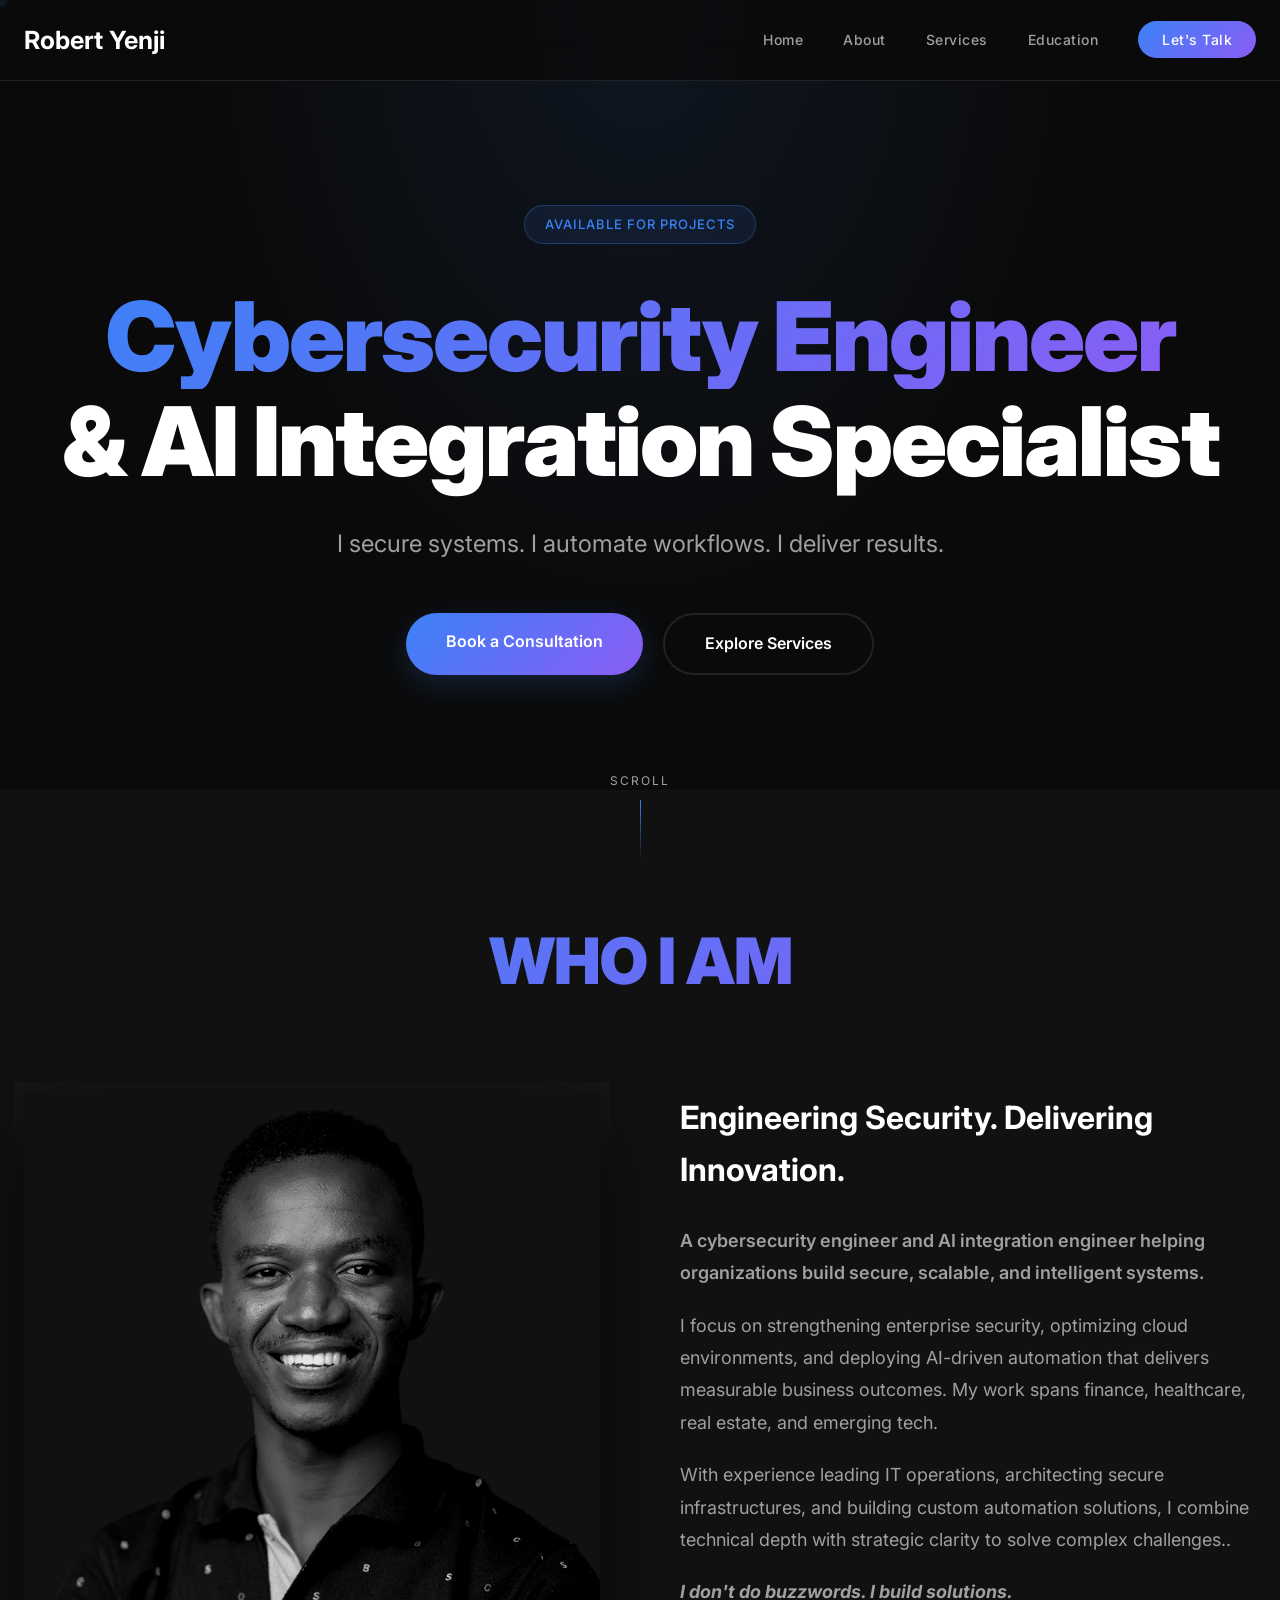
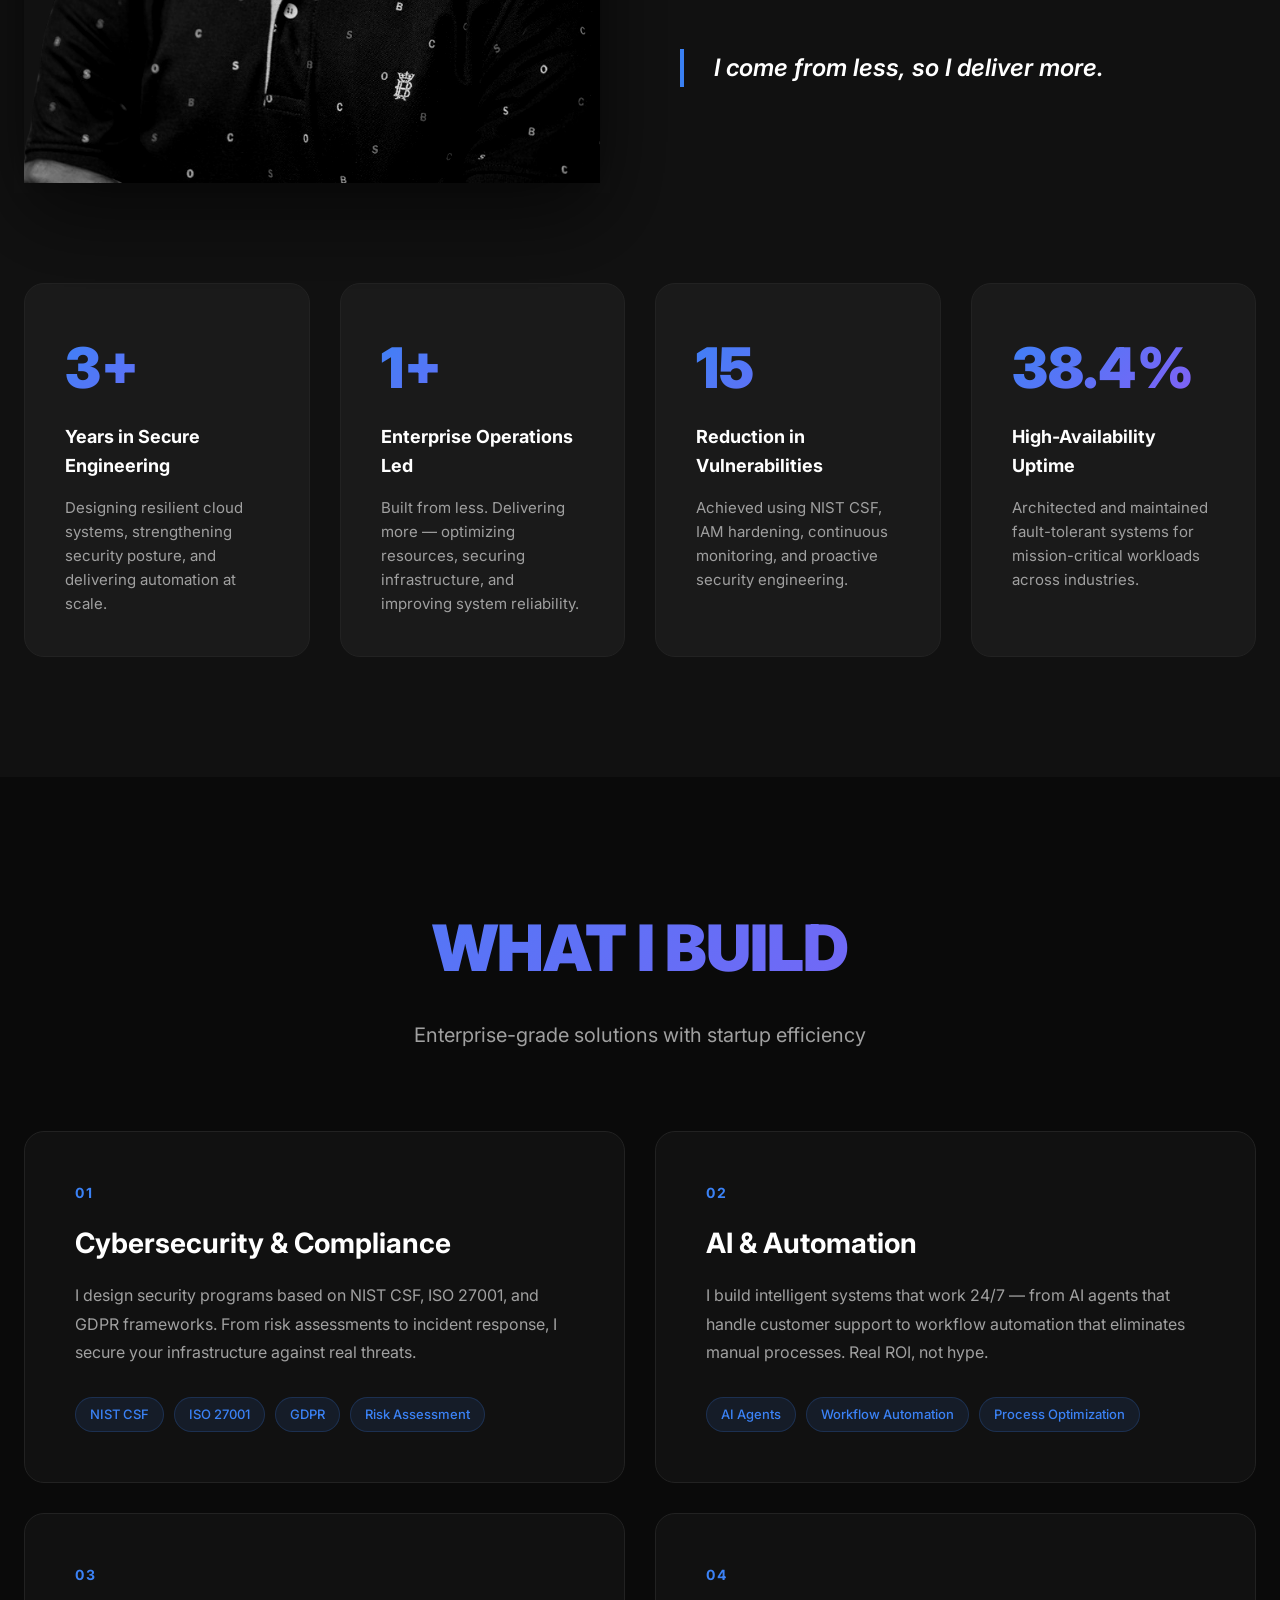
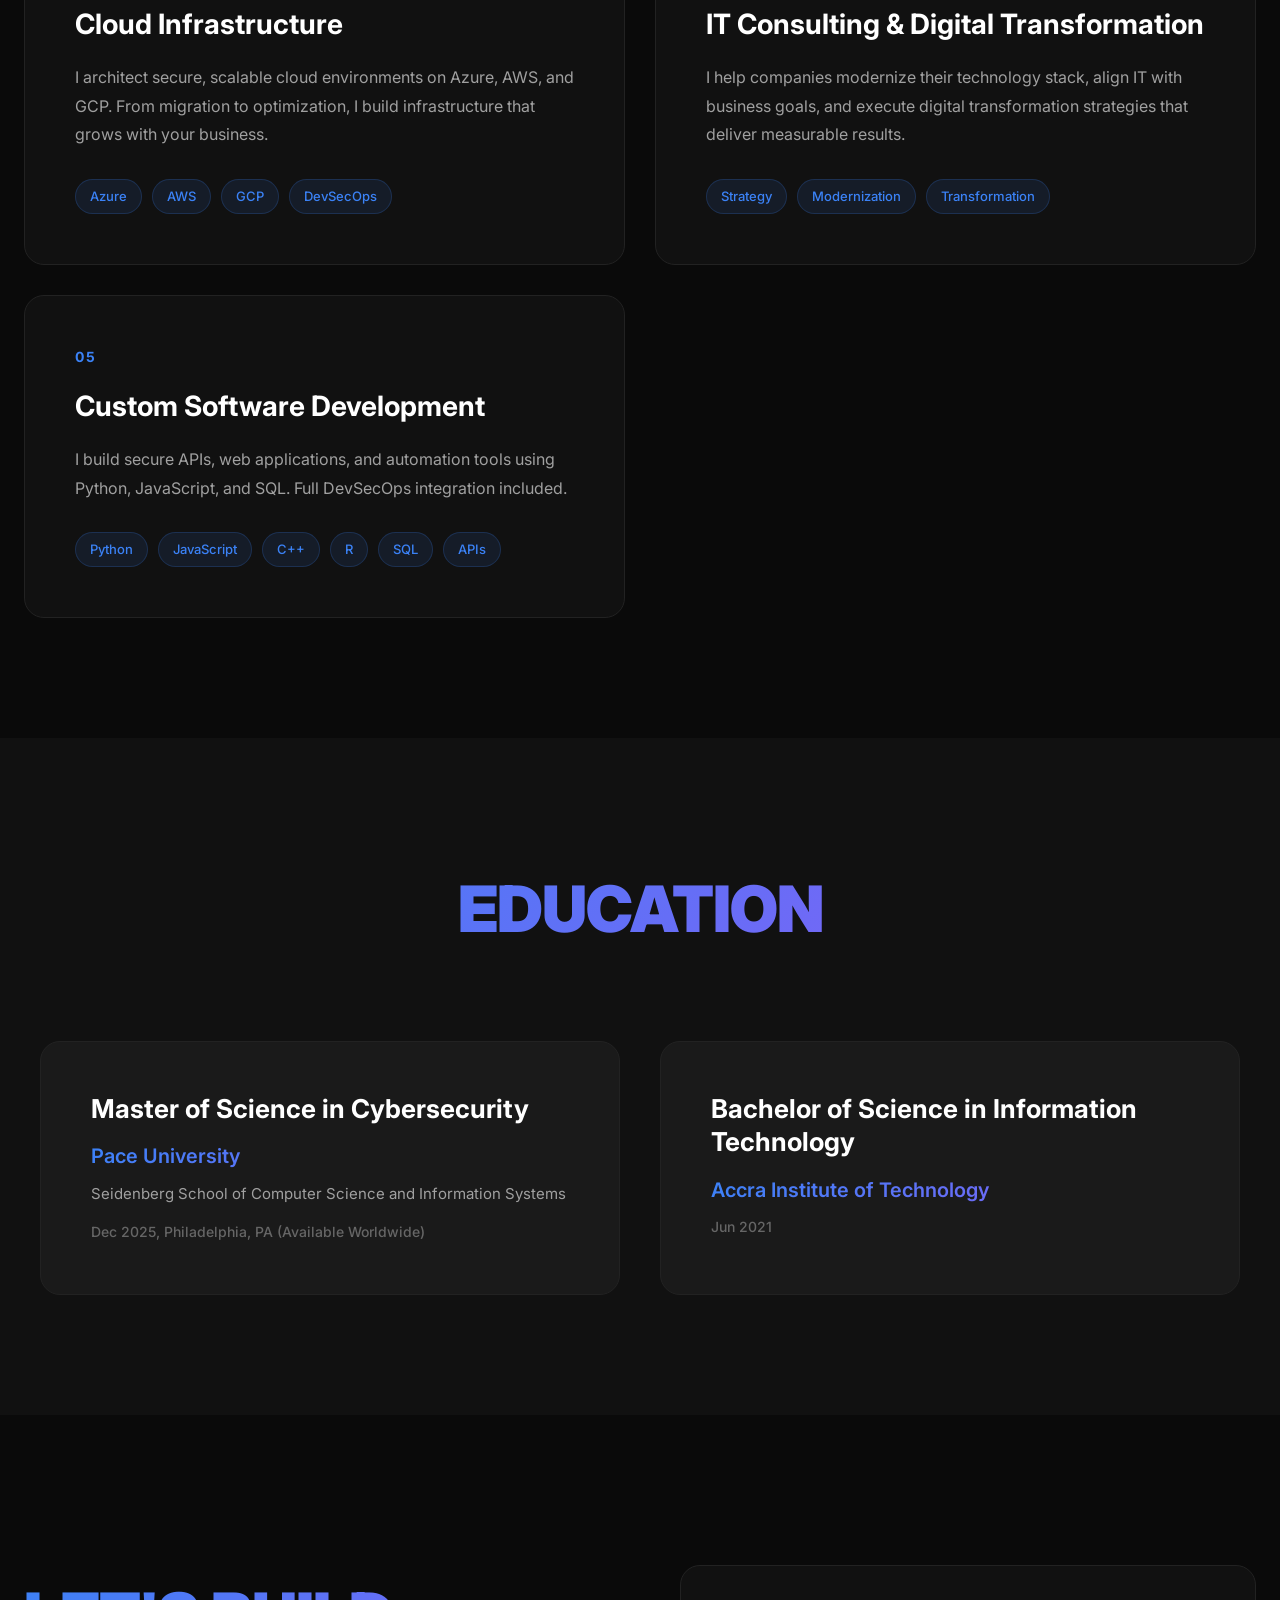
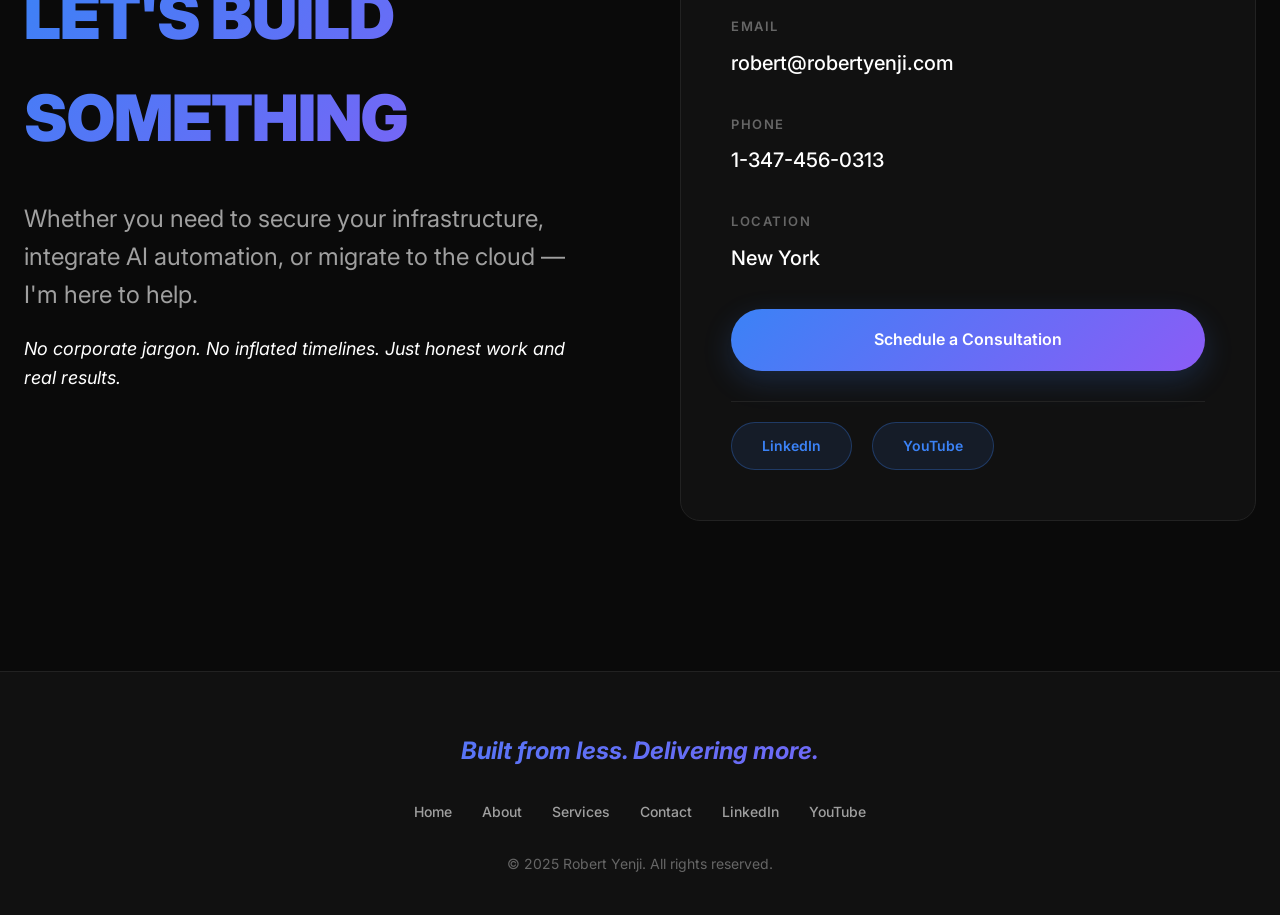
==== commit bbedffd5: "Update index.html" ====
--- a/index.html
+++ b/index.html
@@ -89,27 +89,41 @@
 
             <!-- Numbers Section -->
             <div class="numbers-grid">
-                <div class="number-card">
-                    <div class="number-value">7+</div>
-                    <div class="number-label">Years Experience</div>
-                    <p class="number-desc">Securing enterprise systems and leading IT operations.</p>
-                </div>
-                <div class="number-card">
-                    <div class="number-value">$1.2M</div>
-                    <div class="number-label">Budget Managed</div>
-                    <p class="number-desc">As IT Director & Co-Founder of Halotech Africa.</p>
-                </div>
-                <div class="number-card">
-                    <div class="number-value">40%</div>
-                    <div class="number-label">Vulnerabilities Reduced</div>
-                    <p class="number-desc">Through comprehensive NIST-based security programs.</p>
-                </div>
-                <div class="number-card">
-                    <div class="number-value">99.9%</div>
-                    <div class="number-label">Uptime Achieved</div>
-                    <p class="number-desc">For mission-critical infrastructure across industries.</p>
-                </div>
-            </div>
+
+    <div class="number-card">
+        <div class="number-value">8+</div>
+        <div class="number-label">Years in Secure Engineering</div>
+        <p class="number-desc">
+            Designing resilient cloud systems, strengthening security posture, and delivering automation at scale.
+        </p>
+    </div>
+
+    <div class="number-card">
+        <div class="number-value">4+</div>
+        <div class="number-label">Enterprise Operations Led</div>
+        <p class="number-desc">
+            Built from less. Delivering more — optimizing resources, securing infrastructure, and improving system reliability.
+        </p>
+    </div>
+
+    <div class="number-card">
+        <div class="number-value">40%</div>
+        <div class="number-label">Reduction in Vulnerabilities</div>
+        <p class="number-desc">
+            Achieved using NIST CSF, IAM hardening, continuous monitoring, and proactive security engineering.
+        </p>
+    </div>
+
+    <div class="number-card">
+        <div class="number-value">99.9%</div>
+        <div class="number-label">High-Availability Uptime</div>
+        <p class="number-desc">
+            Architected and maintained fault-tolerant systems for mission-critical workloads across industries.
+        </p>
+    </div>
+
+</div>
+
         </div>
     </section>
 
@@ -205,7 +219,7 @@
                     <div class="education-degree">Master of Science in Cybersecurity</div>
                     <div class="education-school">Pace University</div>
                     <div class="education-details">Seidenberg School of Computer Science and Information Systems</div>
-                    <div class="education-date">Dec 2025</div>
+                    <div class="education-date">Dec 2025, Philadelphia, PA (Available Worldwide)</div>
                 </div>
                 <div class="education-card">
                     <div class="education-degree">Bachelor of Science in Information Technology</div>
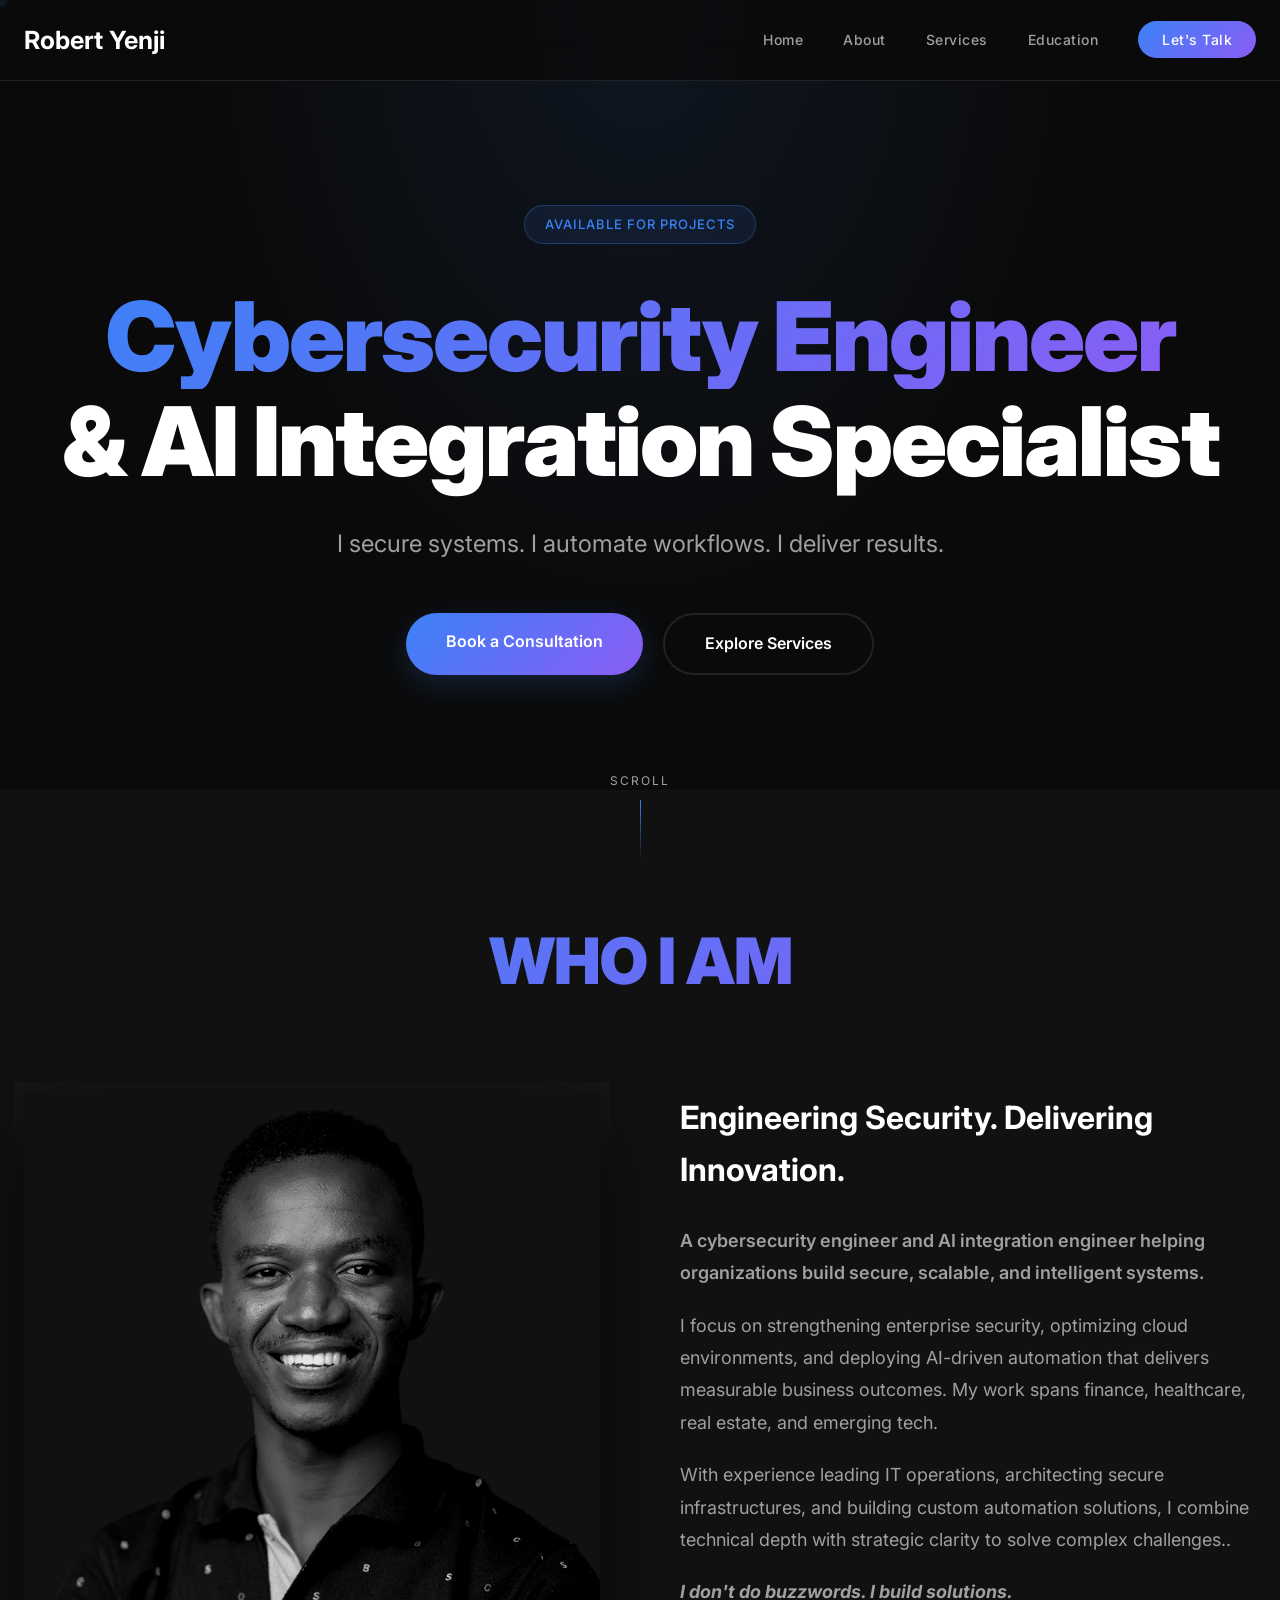
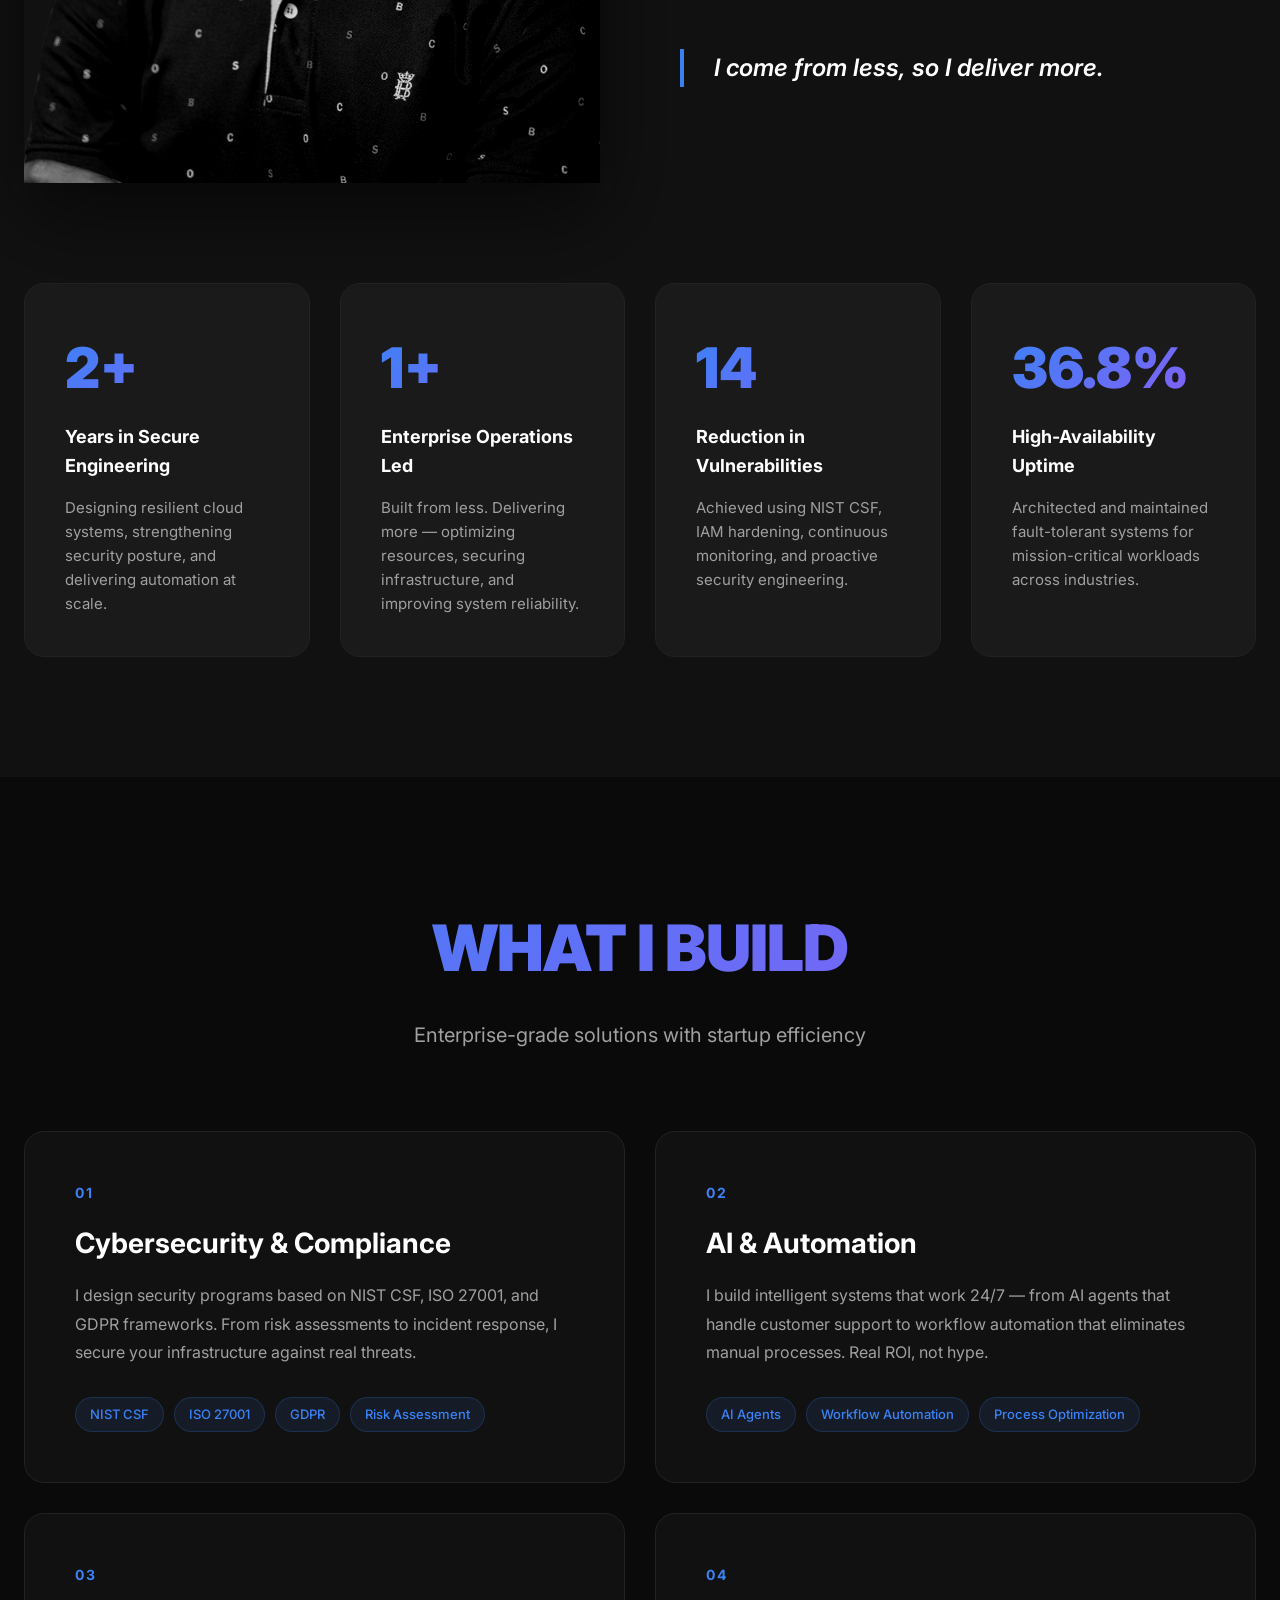
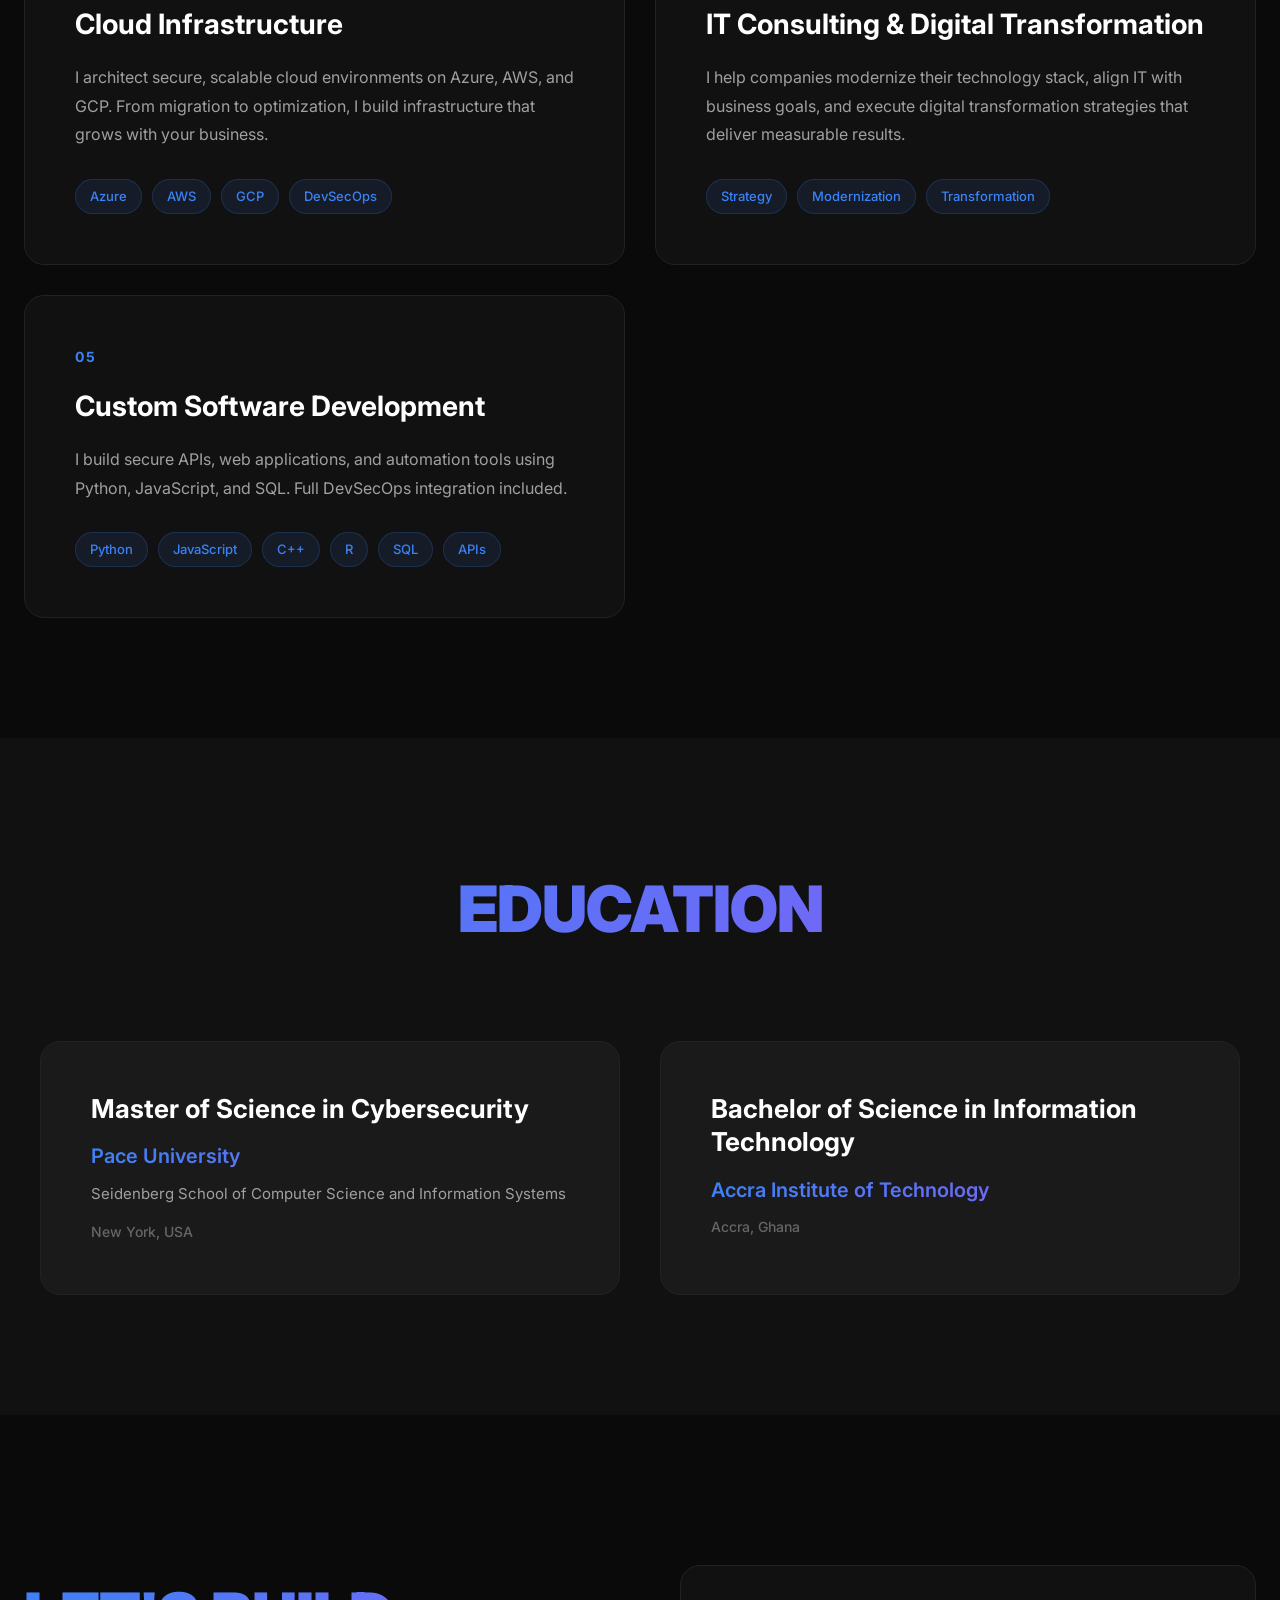
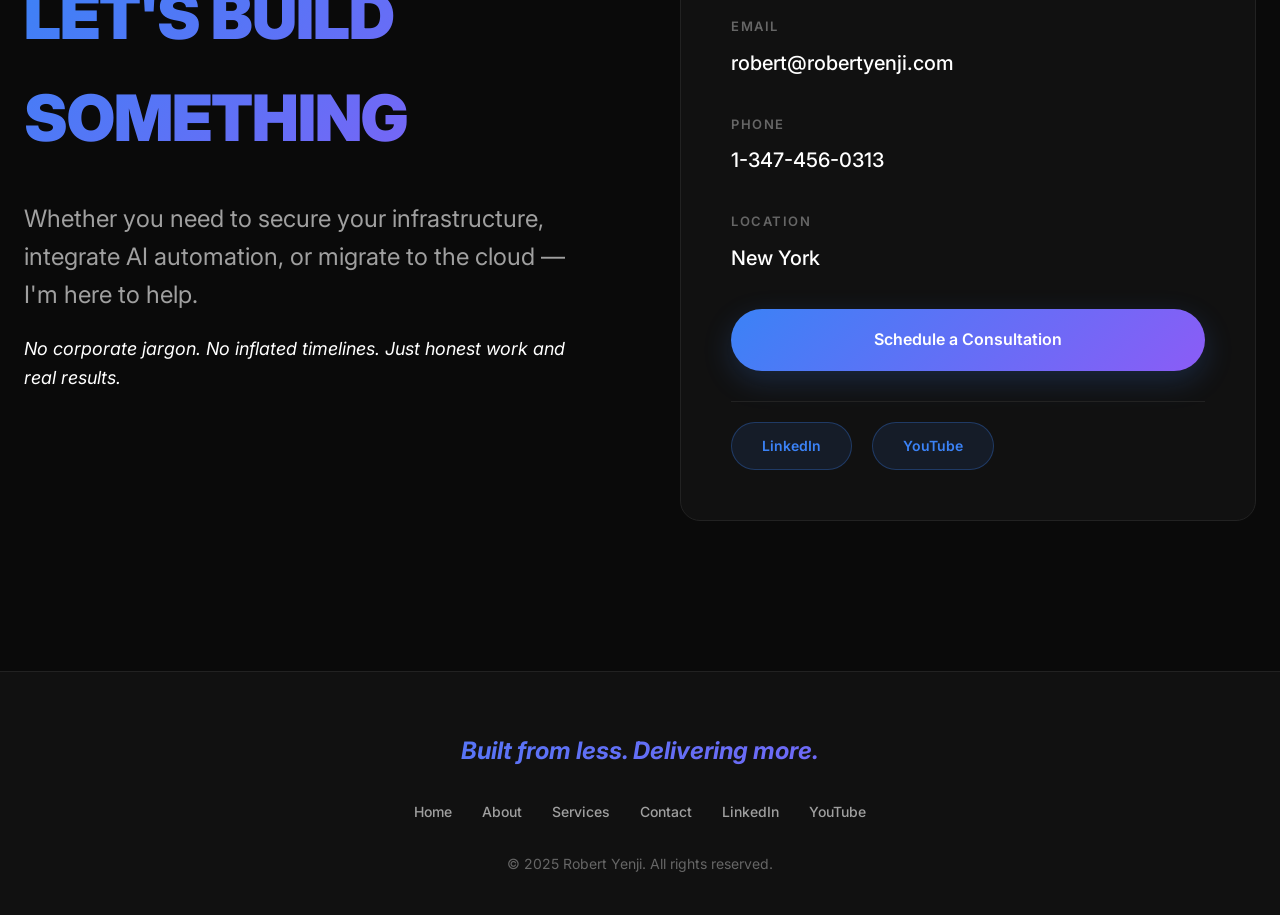
==== commit c21300ea: "Update index.html" ====
--- a/index.html
+++ b/index.html
@@ -219,12 +219,12 @@
                     <div class="education-degree">Master of Science in Cybersecurity</div>
                     <div class="education-school">Pace University</div>
                     <div class="education-details">Seidenberg School of Computer Science and Information Systems</div>
-                    <div class="education-date">Dec 2025, Philadelphia, PA (Available Worldwide)</div>
+                    <div class="education-date">New York, USA</div>
                 </div>
                 <div class="education-card">
                     <div class="education-degree">Bachelor of Science in Information Technology</div>
                     <div class="education-school">Accra Institute of Technology</div>
-                    <div class="education-date">Jun 2021</div>
+                    <div class="education-date">Accra, Ghana</div>
                 </div>
             </div>
         </div>
